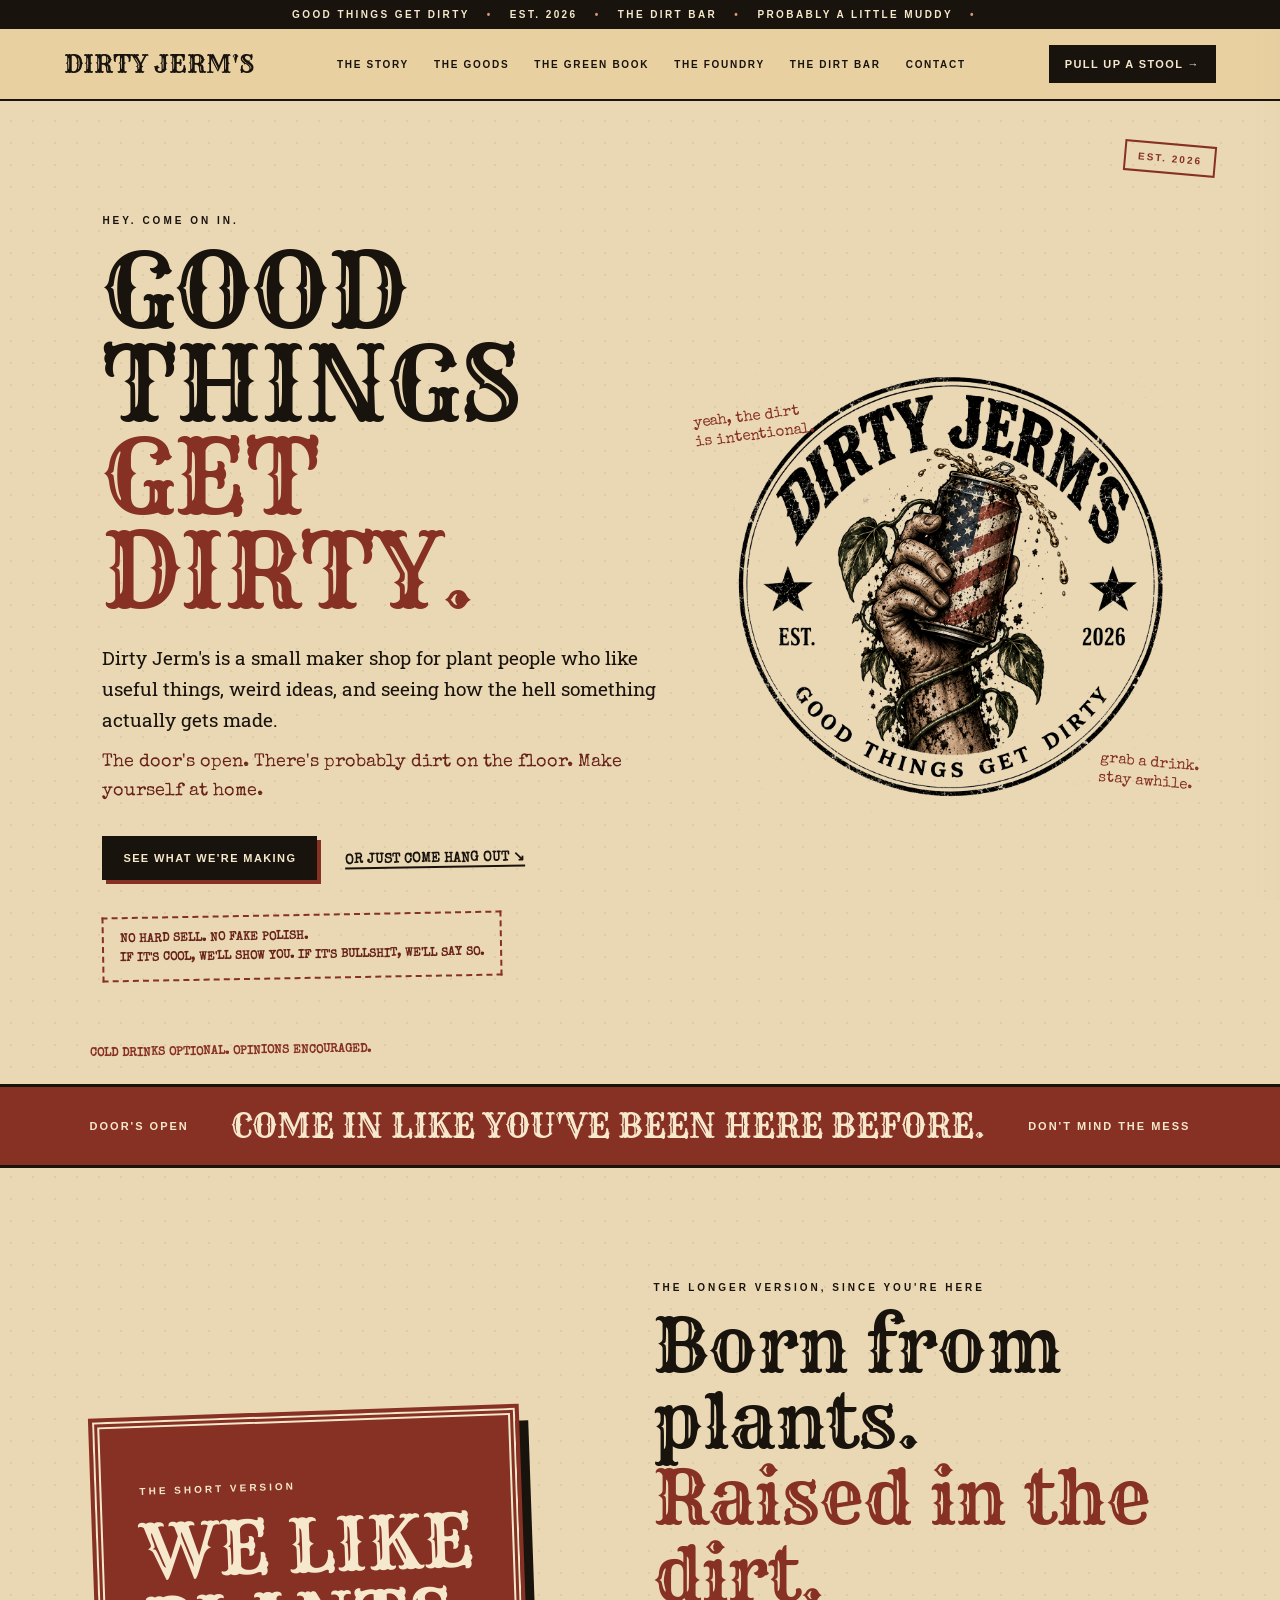
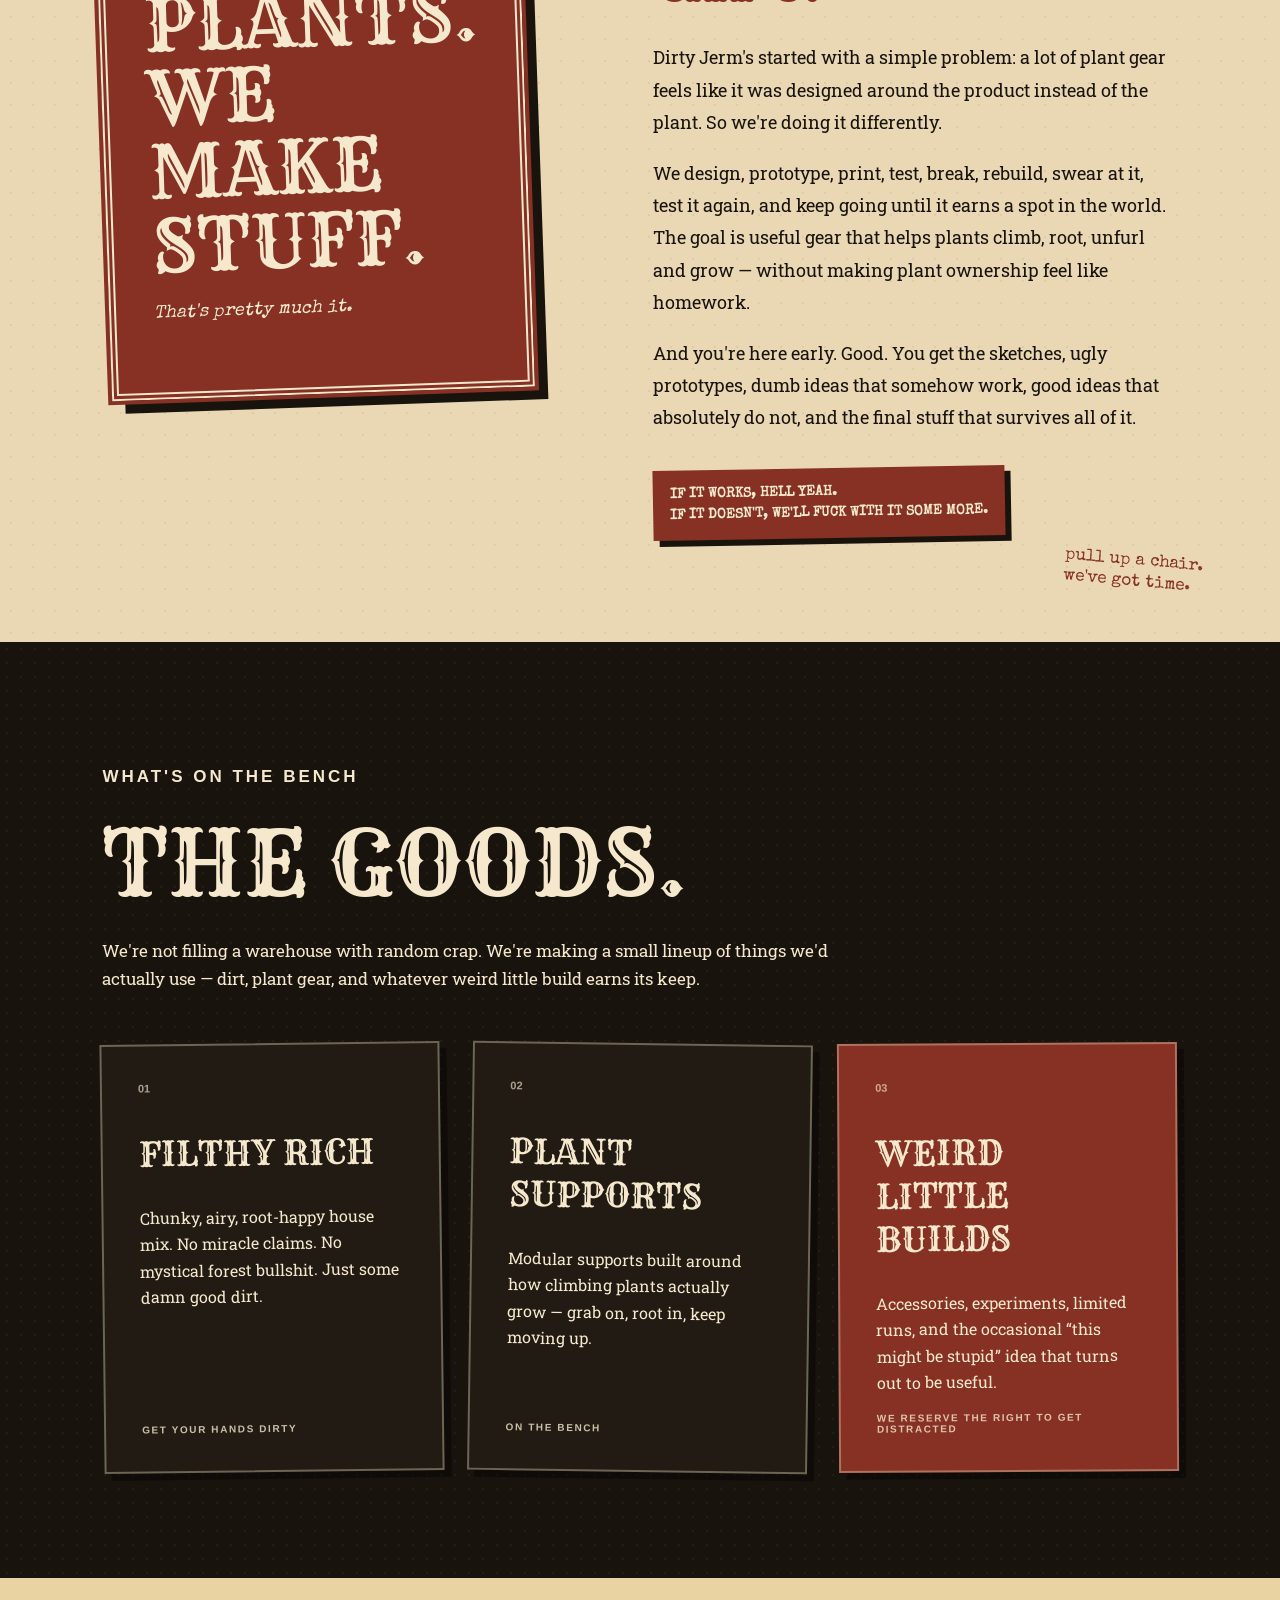
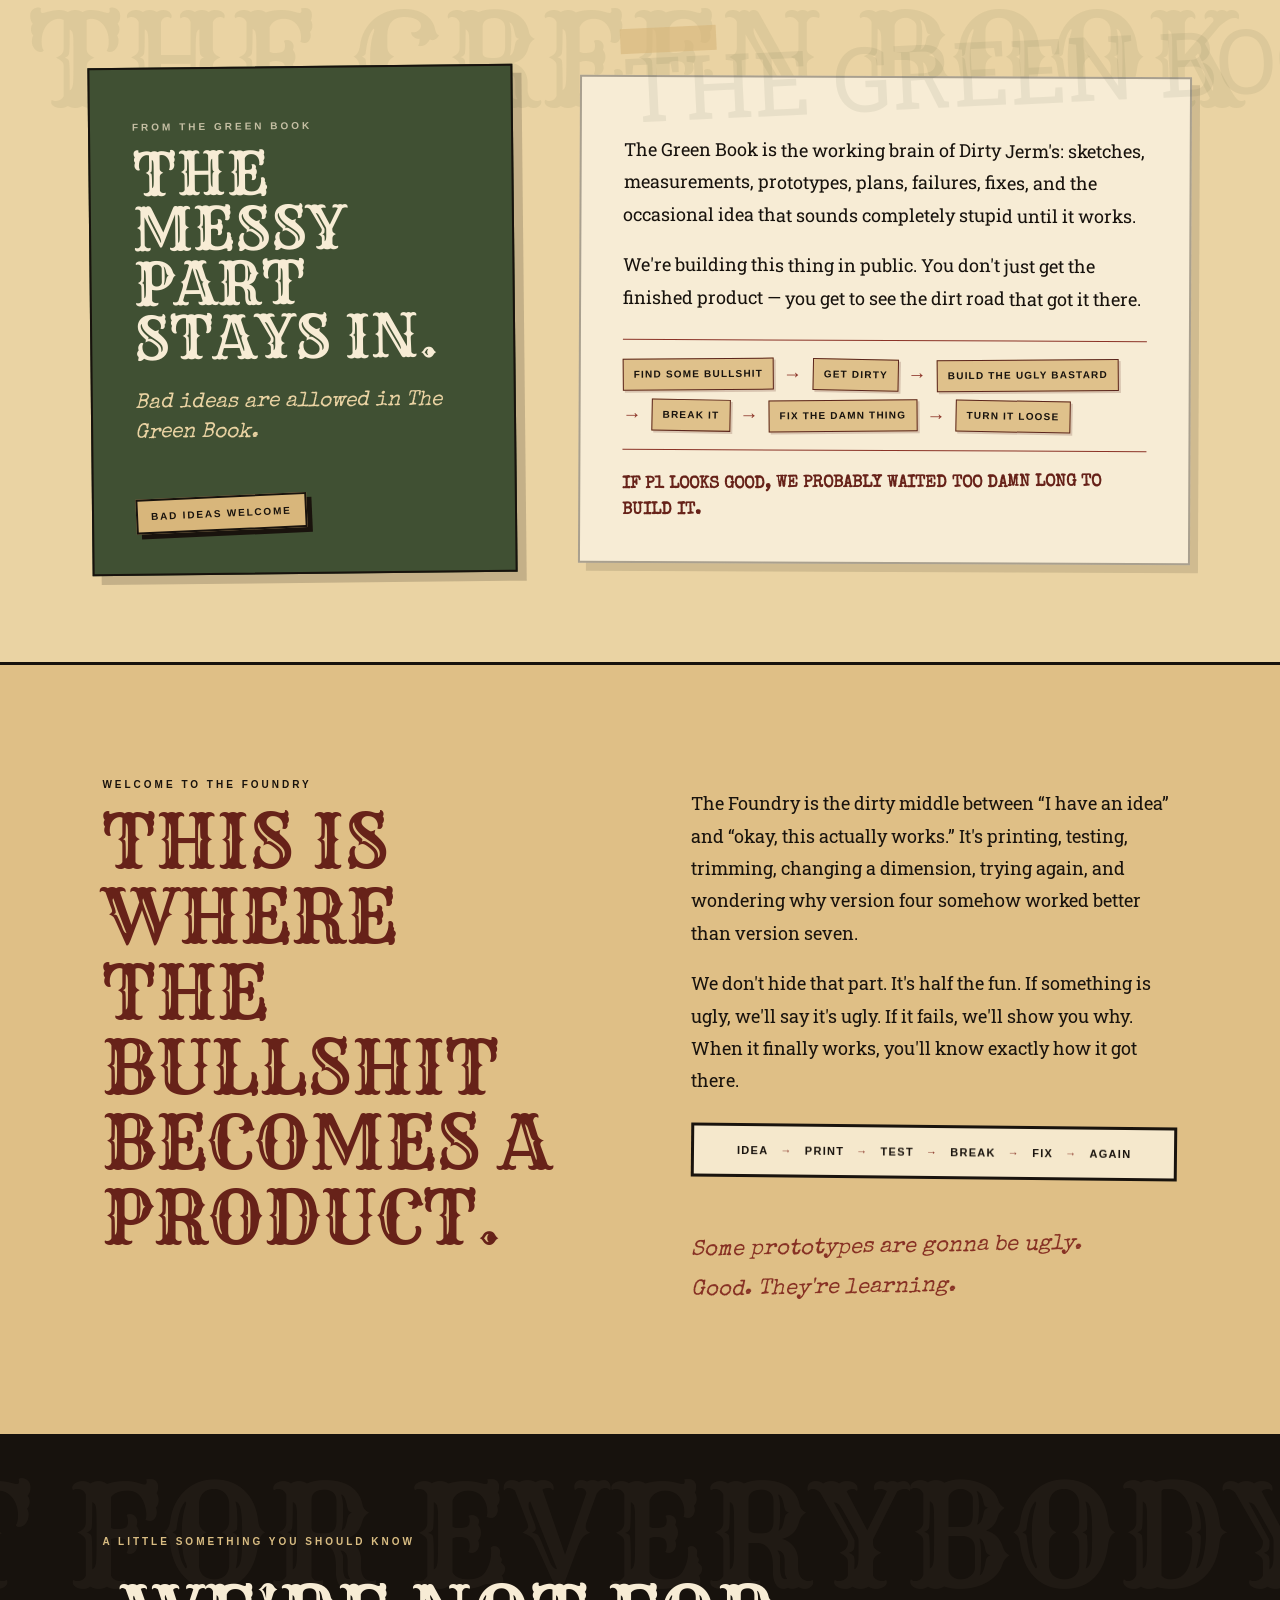
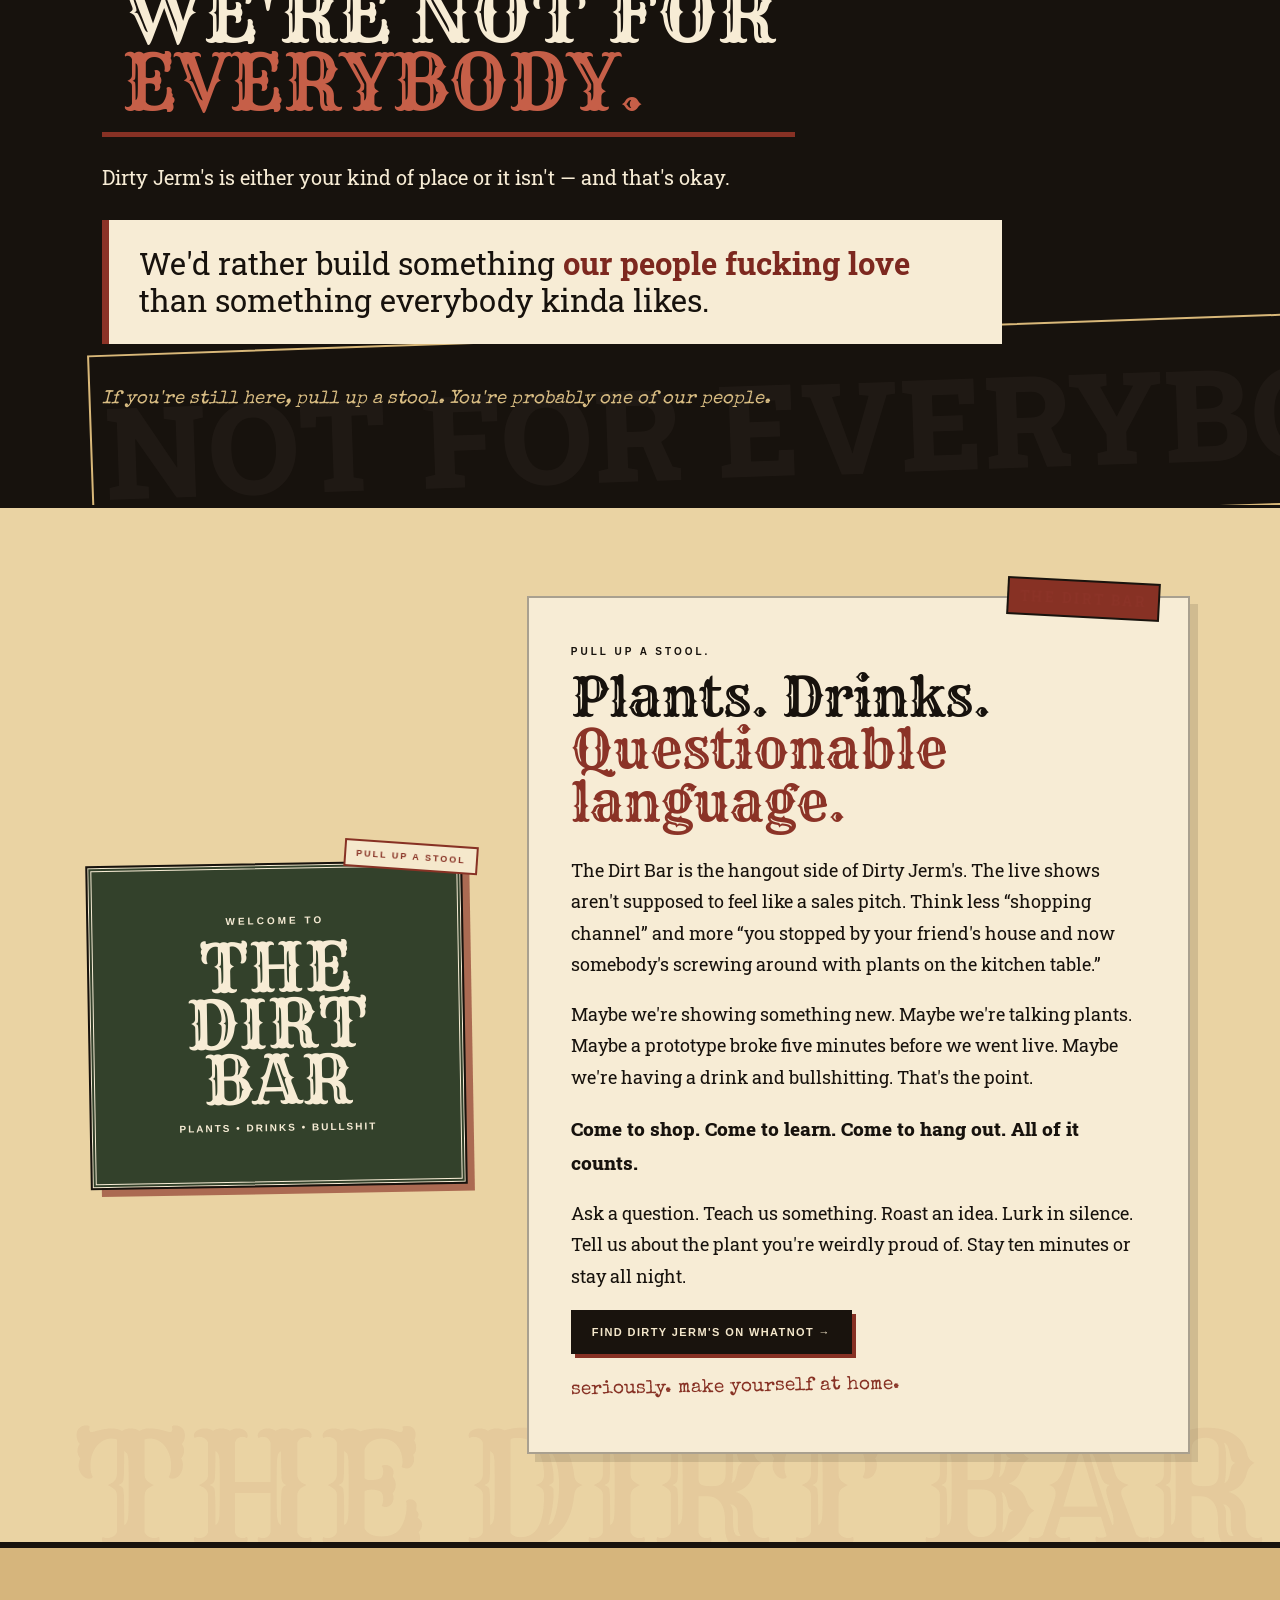
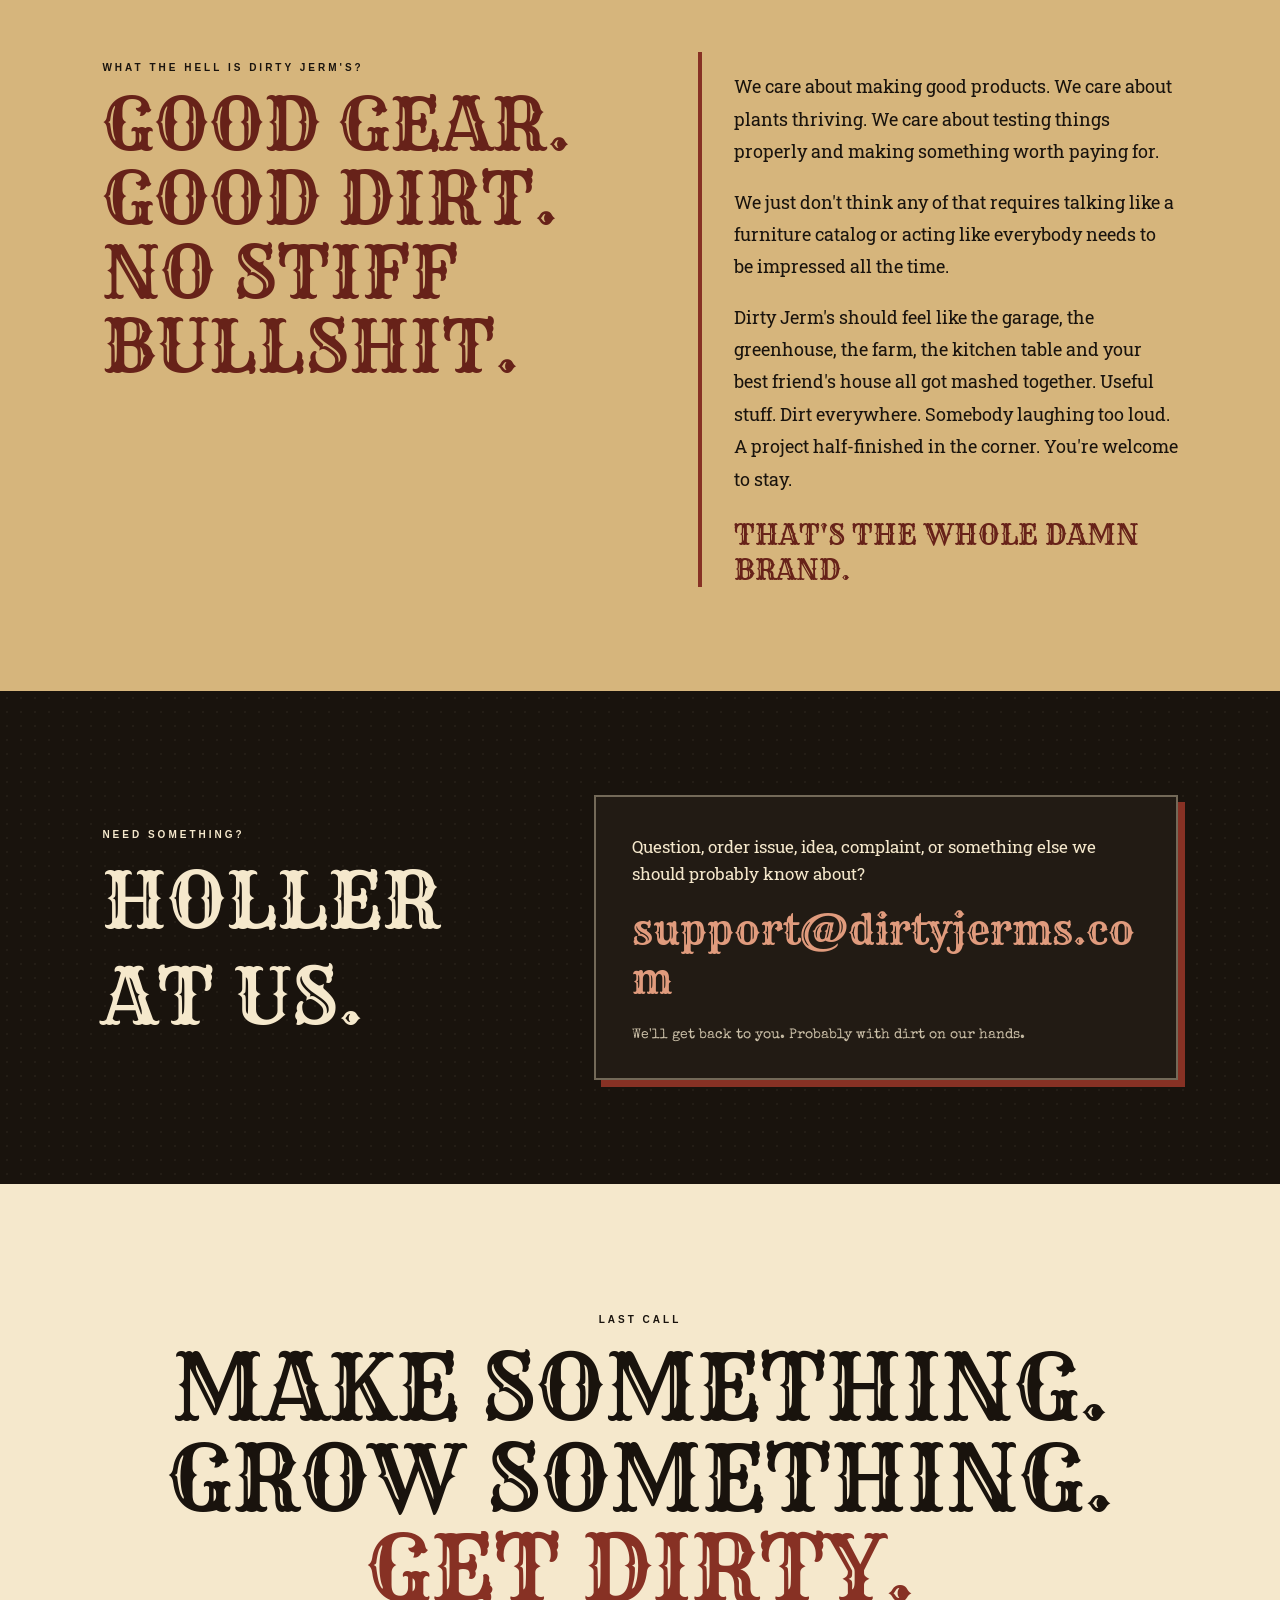
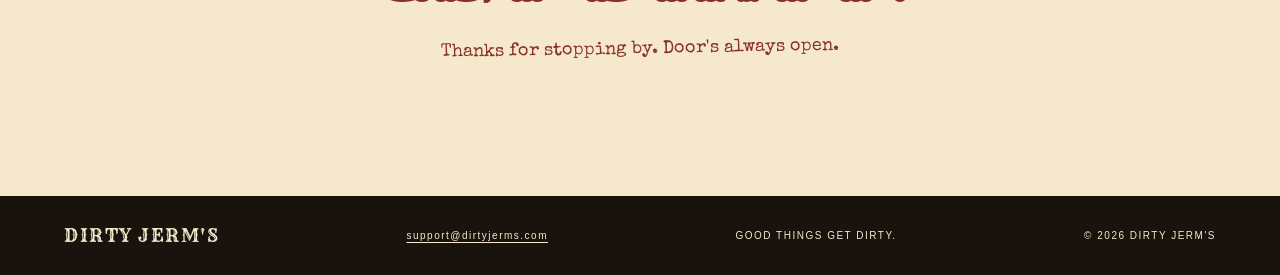
==== index.html @ aee5ca23 "Add files via upload" ====
<!doctype html>
<html lang="en">
<head>
  <meta charset="utf-8" />
  <meta name="viewport" content="width=device-width, initial-scale=1" />
  <title>Dirty Jerm's — Good Things Get Dirty</title>
  <meta name="description" content="Dirty Jerm's is a small maker brand building plant gear, testing prototypes, and hanging out along the way. Established 2026." />
  <link rel="stylesheet" href="styles.css?v=6.3" />

<style id="v63-balanced-sections">
/* V6.3: cohesive, restrained section identities */
#green-book.green-book{background:#ead3a3 !important;color:#17120d !important;border-top:3px solid #17120d !important;border-bottom:3px solid #17120d !important;padding:88px 7vw !important;gap:5vw !important;overflow:hidden !important;}
#green-book .green-book-title{background:#405033 !important;color:#f7ecd5 !important;padding:42px !important;border:2px solid #17120d !important;box-shadow:9px 9px 0 rgba(23,18,13,.18) !important;transform:rotate(-.6deg) !important;max-width:520px !important;align-self:center !important;}
#green-book .green-book-title h2,#green-book .green-book-title h2 em{color:#f7ecd5 !important;font-size:clamp(2.5rem,4.6vw,4.8rem) !important;line-height:.93 !important;}
#green-book .green-book-title .hand-note{color:#ead3a3 !important;}
#green-book .green-book-copy{background:#f7ecd5 !important;color:#17120d !important;padding:38px 42px !important;border:2px solid rgba(23,18,13,.35) !important;box-shadow:8px 8px 0 rgba(23,18,13,.12) !important;max-width:800px !important;align-self:center !important;position:relative !important;}
#green-book .green-book-copy:before{content:'THE GREEN BOOK';position:absolute;right:18px;top:-50px;font-family:var(--display);font-size:clamp(3rem,7vw,7rem);color:rgba(64,80,51,.08);white-space:nowrap;pointer-events:none;}
#green-book .roadmap-mini{background:transparent !important;border:0 !important;border-top:1px solid #8b3327 !important;border-bottom:1px solid #8b3327 !important;padding:18px 0 !important;margin:26px 0 20px !important;gap:9px !important;}
#green-book .roadmap-mini span{background:#dfc18b !important;border:1px solid #5b251d !important;padding:8px 10px !important;box-shadow:2px 2px 0 rgba(91,37,29,.2) !important;}
#green-book .roadmap-mini i{color:#8b3327 !important;}

.people-section{background:#17120d !important;color:#f7ecd5 !important;border-top:0 !important;border-bottom:0 !important;padding:92px 8vw !important;text-align:left !important;position:relative !important;overflow:hidden !important;}
.people-section:after{content:'NOT FOR EVERYBODY';position:absolute;right:-35px;bottom:-20px;font-family:var(--display);font-size:clamp(4rem,10vw,10rem);color:rgba(247,236,213,.035);white-space:nowrap;pointer-events:none;}
.people-section .eyebrow{color:#d9bd83 !important;}
.people-section h2{font-size:clamp(3.1rem,6vw,6.5rem) !important;line-height:.88 !important;max-width:760px !important;margin:12px 0 26px !important;}
.people-section h2 em{color:#c65f48 !important;}
.people-section .people-lead{max-width:760px !important;font-size:1.22rem !important;margin:0 0 28px !important;}
.people-section .people-punch{background:#f7ecd5 !important;color:#17120d !important;border:0 !important;border-left:7px solid #8b3327 !important;box-shadow:none !important;padding:25px 30px !important;max-width:900px !important;font-size:clamp(1.45rem,2.4vw,2.35rem) !important;line-height:1.2 !important;margin:0 0 24px !important;transform:none !important;}
.people-section .people-punch strong{color:#7d281f !important;}
.people-section .hand-note{color:#d9bd83 !important;font-size:1.15rem !important;}

#dirt-bar.dirt-bar{background:#ead3a3 !important;border-top:3px solid #17120d !important;border-bottom:3px solid #17120d !important;padding:88px 7vw !important;gap:5vw !important;align-items:center !important;}
#dirt-bar .dirt-bar-sign{background:#33412b !important;color:#f7ecd5 !important;border:4px double #f7ecd5 !important;outline:2px solid #17120d !important;box-shadow:9px 9px 0 rgba(139,51,39,.65) !important;padding:38px 30px !important;transform:rotate(-1deg) !important;max-width:390px !important;width:100% !important;margin:auto !important;}
#dirt-bar .dirt-bar-sign h2{font-size:clamp(3.2rem,5.2vw,5.7rem) !important;line-height:.84 !important;}
#dirt-bar .dirt-bar-copy{background:#f7ecd5 !important;color:#17120d !important;padding:38px 42px !important;border:2px solid rgba(23,18,13,.35) !important;box-shadow:8px 8px 0 rgba(23,18,13,.12) !important;max-width:820px !important;}
#dirt-bar .dirt-bar-copy h2{font-size:clamp(2.6rem,4.2vw,4.5rem) !important;line-height:.98 !important;}
#dirt-bar .dirt-bar-copy h2 em{color:#8b3327 !important;}
#dirt-bar .dirt-bar-copy:before{content:'THE DIRT BAR';display:block;color:#8b3327;font-family:var(--display);font-size:.85rem;letter-spacing:.18em;margin-bottom:10px;}
@media(max-width:980px){#green-book.green-book,#dirt-bar.dirt-bar{padding:70px 6vw !important;}#green-book .green-book-title,#dirt-bar .dirt-bar-sign{transform:none !important;max-width:none !important;}#green-book .green-book-copy,#dirt-bar .dirt-bar-copy{max-width:none !important;}.people-section{padding:75px 7vw !important;}}
</style>
</head>
<body>
  <div class="top-strip">GOOD THINGS GET DIRTY <span>•</span> EST. 2026 <span>•</span> THE DIRT BAR <span>•</span> PROBABLY A LITTLE MUDDY <span>•</span></div>

  <header class="site-header">
    <a class="brand" href="#top">DIRTY JERM'S</a>
    <nav aria-label="Main navigation">
      <a href="#story">THE STORY</a>
      <a href="#goods">THE GOODS</a>
      <a href="#green-book">THE GREEN BOOK</a>
      <a href="#foundry">THE FOUNDRY</a>
      <a href="#dirt-bar">THE DIRT BAR</a>
      <a href="#contact">CONTACT</a>
    </nav>
    <a class="small-button" href="#dirt-bar">PULL UP A STOOL →</a>
  </header>

  <main id="top">
    <section class="hero section-pad">
      <div class="hero-copy">
        <p class="eyebrow">HEY. COME ON IN.</p>
        <h1>GOOD THINGS<br><em>GET DIRTY.</em></h1>
        <p class="hero-lead">Dirty Jerm's is a small maker shop for plant people who like useful things, weird ideas, and seeing how the hell something actually gets made.</p>
        <p class="hero-note">The door's open. There's probably dirt on the floor. Make yourself at home.</p>
        <div class="hero-actions">
          <a class="button" href="#goods">SEE WHAT WE'RE MAKING</a>
          <a class="scribble-link" href="#dirt-bar">OR JUST COME HANG OUT ↘</a>
        </div>
        <div class="kitchen-note">NO HARD SELL. NO FAKE POLISH.<br>IF IT'S COOL, WE'LL SHOW YOU. IF IT'S BULLSHIT, WE'LL SAY SO.</div>
      </div>

      <div class="hero-logo-area" aria-label="Dirty Jerm's logo">
        <img src="assets/logo-transparent.png" alt="Dirty Jerm's — Good Things Get Dirty" />
        <span class="hero-scrawl scrawl-one">grab a drink.<br>stay awhile.</span>
        <span class="hero-scrawl scrawl-two">yeah, the dirt<br>is intentional.</span>
      </div>

      <span class="est-stamp">EST. 2026</span>
    </section>

    <section class="welcome-band">
      <span>DOOR'S OPEN</span>
      <b>COME IN LIKE YOU'VE BEEN HERE BEFORE.</b>
      <span>DON'T MIND THE MESS</span>
    </section>

    <section id="story" class="story section-pad">
      <div class="story-sign">
        <p class="eyebrow light">THE SHORT VERSION</p>
        <h2>WE LIKE<br>PLANTS.<br>WE MAKE<br>STUFF.</h2>
        <p class="hand-note">That's pretty much it.</p>
      </div>

      <div class="story-copy">
        <p class="eyebrow">THE LONGER VERSION, SINCE YOU'RE HERE</p>
        <h2>Born from plants.<br><em>Raised in the dirt.</em></h2>
        <p>Dirty Jerm's started with a simple problem: a lot of plant gear feels like it was designed around the product instead of the plant. So we're doing it differently.</p>
        <p>We design, prototype, print, test, break, rebuild, swear at it, test it again, and keep going until it earns a spot in the world. The goal is useful gear that helps plants climb, root, unfurl and grow — without making plant ownership feel like homework.</p>
        <p>And you're here early. Good. You get the sketches, ugly prototypes, dumb ideas that somehow work, good ideas that absolutely do not, and the final stuff that survives all of it.</p>
        <div class="red-note">IF IT WORKS, HELL YEAH.<br>IF IT DOESN'T, WE'LL FUCK WITH IT SOME MORE.</div>
        <span class="margin-note">pull up a chair.<br>we've got time.</span>
      </div>
    </section>

    <section id="goods" class="goods section-pad dark-section">
      <div class="section-head">
        <p class="eyebrow light">WHAT'S ON THE BENCH</p>
        <h2>THE GOODS.</h2>
        <p>We're not filling a warehouse with random crap. We're making a small lineup of things we'd actually use — dirt, plant gear, and whatever weird little build earns its keep.</p>
      </div>

      <div class="goods-grid">
        <article>
          <span class="number">01</span>
          <h3>FILTHY RICH</h3>
          <p>Chunky, airy, root-happy house mix. No miracle claims. No mystical forest bullshit. Just some damn good dirt.</p>
          <small>GET YOUR HANDS DIRTY</small>
        </article>
        <article class="tilt-right">
          <span class="number">02</span>
          <h3>PLANT SUPPORTS</h3>
          <p>Modular supports built around how climbing plants actually grow — grab on, root in, keep moving up.</p>
          <small>ON THE BENCH</small>
        </article>
        <article class="red-card">
          <span class="number">03</span>
          <h3>WEIRD LITTLE BUILDS</h3>
          <p>Accessories, experiments, limited runs, and the occasional “this might be stupid” idea that turns out to be useful.</p>
          <small>WE RESERVE THE RIGHT TO GET DISTRACTED</small>
        </article>
      </div>
    </section>

    <section id="green-book" class="green-book section-pad">
      <div class="green-book-title">
        <p class="eyebrow">FROM THE GREEN BOOK</p>
        <h2>THE MESSY PART<br><em>STAYS IN.</em></h2>
        <p class="hand-note">Bad ideas are allowed in The Green Book.</p>
      </div>
      <div class="green-book-copy">
        <p>The Green Book is the working brain of Dirty Jerm's: sketches, measurements, prototypes, plans, failures, fixes, and the occasional idea that sounds completely stupid until it works.</p>
        <p>We're building this thing in public. You don't just get the finished product — you get to see the dirt road that got it there.</p>
        <div class="roadmap-mini" aria-label="The Dirt Roadmap">
          <span>FIND SOME BULLSHIT</span><i>→</i><span>GET DIRTY</span><i>→</i><span>BUILD THE UGLY BASTARD</span><i>→</i><span>BREAK IT</span><i>→</i><span>FIX THE DAMN THING</span><i>→</i><span>TURN IT LOOSE</span>
        </div>
        <strong>IF P1 LOOKS GOOD, WE PROBABLY WAITED TOO DAMN LONG TO BUILD IT.</strong>
      </div>
    </section>

    <section id="foundry" class="foundry section-pad">
      <div class="foundry-title">
        <p class="eyebrow">WELCOME TO THE FOUNDRY</p>
        <h2>THIS IS WHERE<br>THE BULLSHIT<br>BECOMES A PRODUCT.</h2>
      </div>
      <div class="foundry-copy">
        <p>The Foundry is the dirty middle between “I have an idea” and “okay, this actually works.” It's printing, testing, trimming, changing a dimension, trying again, and wondering why version four somehow worked better than version seven.</p>
        <p>We don't hide that part. It's half the fun. If something is ugly, we'll say it's ugly. If it fails, we'll show you why. When it finally works, you'll know exactly how it got there.</p>
        <div class="bench-list" aria-label="Dirty Jerm's development process">
          <span>IDEA</span><i>→</i><span>PRINT</span><i>→</i><span>TEST</span><i>→</i><span>BREAK</span><i>→</i><span>FIX</span><i>→</i><span>AGAIN</span>
        </div>
        <p class="hand-note big">Some prototypes are gonna be ugly.<br>Good. They're learning.</p>
      </div>
    </section>

    <section class="people-section section-pad">
      <p class="eyebrow light">A LITTLE SOMETHING YOU SHOULD KNOW</p>
      <h2>WE'RE NOT FOR<br><em>EVERYBODY.</em></h2>
      <p class="people-lead">Dirty Jerm's is either your kind of place or it isn't — and that's okay.</p>
      <p class="people-punch">We'd rather build something <strong>our people fucking love</strong> than something everybody kinda likes.</p>
      <p class="hand-note">If you're still here, pull up a stool. You're probably one of our people.</p>
    </section>

    <section id="dirt-bar" class="dirt-bar section-pad">
      <div class="dirt-bar-sign">
        <small>WELCOME TO</small>
        <h2>THE DIRT<br>BAR</h2>
        <p>PLANTS • DRINKS • BULLSHIT</p>
      </div>

      <div class="dirt-bar-copy">
        <p class="eyebrow">PULL UP A STOOL.</p>
        <h2>Plants. Drinks.<br><em>Questionable language.</em></h2>
        <p>The Dirt Bar is the hangout side of Dirty Jerm's. The live shows aren't supposed to feel like a sales pitch. Think less “shopping channel” and more “you stopped by your friend's house and now somebody's screwing around with plants on the kitchen table.”</p>
        <p>Maybe we're showing something new. Maybe we're talking plants. Maybe a prototype broke five minutes before we went live. Maybe we're having a drink and bullshitting. That's the point.</p>
        <p class="bold-line">Come to shop. Come to learn. Come to hang out. All of it counts.</p>
        <p>Ask a question. Teach us something. Roast an idea. Lurk in silence. Tell us about the plant you're weirdly proud of. Stay ten minutes or stay all night.</p>
        <a class="button" href="https://www.whatnot.com/user/dirtyjerms" target="_blank" rel="noopener noreferrer">FIND DIRTY JERM'S ON WHATNOT →</a>
        <p class="after-button">seriously. make yourself at home.</p>
      </div>
    </section>

    <section class="why section-pad">
      <div>
        <p class="eyebrow">WHAT THE HELL IS DIRTY JERM'S?</p>
        <h2>GOOD GEAR.<br>GOOD DIRT.<br>NO STIFF BULLSHIT.</h2>
      </div>
      <div class="why-copy">
        <p>We care about making good products. We care about plants thriving. We care about testing things properly and making something worth paying for.</p>
        <p>We just don't think any of that requires talking like a furniture catalog or acting like everybody needs to be impressed all the time.</p>
        <p>Dirty Jerm's should feel like the garage, the greenhouse, the farm, the kitchen table and your best friend's house all got mashed together. Useful stuff. Dirt everywhere. Somebody laughing too loud. A project half-finished in the corner. You're welcome to stay.</p>
        <strong>THAT'S THE WHOLE DAMN BRAND.</strong>
      </div>
    </section>

    <section id="contact" class="contact section-pad dark-section">
      <div>
        <p class="eyebrow light">NEED SOMETHING?</p>
        <h2>HOLLER AT US.</h2>
      </div>
      <div class="contact-card">
        <p>Question, order issue, idea, complaint, or something else we should probably know about?</p>
        <a href="mailto:support@dirtyjerms.com">support@dirtyjerms.com</a>
        <small>We'll get back to you. Probably with dirt on our hands.</small>
      </div>
    </section>

    <section class="last-call">
      <p class="eyebrow">LAST CALL</p>
      <h2>MAKE SOMETHING.<br>GROW SOMETHING.<br><em>GET DIRTY.</em></h2>
      <p>Thanks for stopping by. Door's always open.</p>
    </section>
  </main>

  <footer>
    <strong>DIRTY JERM'S</strong>
    <a href="mailto:support@dirtyjerms.com">support@dirtyjerms.com</a>
    <span>GOOD THINGS GET DIRTY.</span>
    <span>© 2026 DIRTY JERM'S</span>
  </footer>

  <script src="script.js"></script>
</body>
</html>
---- styles.css ----
@import url('https://fonts.googleapis.com/css2?family=Rye&family=Roboto+Slab:wght@400;600;700;800&family=Special+Elite&display=swap');

:root{
  --paper:#e8cfa0;
  --paper-deep:#d9b879;
  --cream:#f2e3c3;
  --ink:#17120c;
  --red:#8d3023;
  --red-dark:#702319;
  --mud:#58361f;
  --western:'Rye', Rockwell, 'Roboto Slab', serif;
  --body:'Roboto Slab', Georgia, serif;
  --hand:'Special Elite','Courier New',monospace;
}

*{box-sizing:border-box}
html{scroll-behavior:smooth}
body{
  margin:0;
  color:var(--ink);
  background-color:var(--paper);
  background-image:
    radial-gradient(#51391d27 .8px, transparent .9px),
    linear-gradient(96deg,transparent 0 48%,#73401c08 49%,transparent 50%);
  background-size:12px 12px,100% 100%;
  font-family:var(--body);
}
body:before{
  content:'';
  position:fixed;
  inset:0;
  pointer-events:none;
  z-index:100;
  opacity:.22;
  background-image:linear-gradient(90deg,transparent 0 98%,#3c26100c 100%);
  mix-blend-mode:multiply;
}
a{color:inherit;text-decoration:none}

.top-strip{
  background:var(--ink);
  color:var(--cream);
  padding:9px 4vw;
  text-align:center;
  font:800 10px Arial,sans-serif;
  letter-spacing:2.4px;
  white-space:nowrap;
  overflow:hidden;
}
.top-strip span{color:#d59677;margin:0 12px}

.site-header{
  min-height:72px;
  display:flex;
  align-items:center;
  gap:28px;
  padding:0 4vw;
  border-bottom:2px solid var(--ink);
  background:#e8cfa0ef;
  backdrop-filter:blur(4px);
  position:sticky;
  top:0;
  z-index:50;
}
.brand{font:400 25px var(--western);white-space:nowrap}
nav{display:flex;gap:25px;margin:auto;font:800 10px Arial,sans-serif;letter-spacing:1.7px}
nav a:hover,.brand:hover{text-decoration:underline;text-underline-offset:5px}
.small-button,.button{
  display:inline-block;
  background:var(--ink);
  color:var(--cream);
  border:2px solid var(--ink);
  padding:14px 19px;
  font:800 11px Arial,sans-serif;
  letter-spacing:1.4px;
  box-shadow:4px 4px 0 var(--red);
  transition:.15s ease;
}
.small-button{padding:11px 14px;box-shadow:none;white-space:nowrap}
.button:hover,.small-button:hover{transform:translate(-1px,-1px);box-shadow:6px 6px 0 var(--red)}

.section-pad{padding:96px 7vw}
.eyebrow{font:800 10px Arial,sans-serif;letter-spacing:3px;text-transform:uppercase}
.eyebrow.light{color:var(--cream)}
.hand-note{font:18px/1.45 var(--hand);font-style:italic}
.hand-note.big{font-size:22px;color:var(--red);transform:rotate(-1deg);display:inline-block}

.hero{
  min-height:720px;
  display:grid;
  grid-template-columns:minmax(0,1.28fr) minmax(340px,.72fr);
  align-items:center;
  gap:5vw;
  position:relative;
  overflow:hidden;
}
.hero:before{
  content:'COLD DRINKS OPTIONAL. OPINIONS ENCOURAGED.';
  position:absolute;
  left:7vw;
  bottom:26px;
  color:var(--red);
  font:700 12px var(--hand);
  transform:rotate(-1deg);
}
.hero-copy{max-width:880px;position:relative;z-index:2}
.hero h1,.story h2,.section-head h2,.foundry h2,.dirt-bar h2,.why h2,.contact h2,.last-call h2,.story-sign h2,.rule-section h2{
  font-family:var(--western);
  font-weight:400;
}
.hero h1{
  font-size:clamp(66px,8vw,132px);
  line-height:.91;
  margin:18px 0 25px;
  text-transform:uppercase;
}
.hero h1 em,.story-copy h2 em,.dirt-bar-copy h2 em,.last-call h2 em{font-style:normal;color:var(--red)}
.hero-lead{font-size:19px;line-height:1.65;max-width:720px;margin:0 0 12px}
.hero-note{font:17px/1.6 var(--hand);max-width:650px;margin:0;color:#3b2a1d}
.hero-actions{display:flex;align-items:center;gap:28px;margin-top:31px;flex-wrap:wrap}
.scribble-link{font:700 14px var(--hand);border-bottom:2px solid var(--ink);transform:rotate(-1deg)}

.hero-logo-area{
  width:min(100%,430px);
  justify-self:center;
  position:relative;
  display:grid;
  place-items:center;
}
.hero-logo-area img{
  width:100%;
  height:auto;
  display:block;
  object-fit:contain;
  filter:saturate(.82) contrast(1.05);
}
.hero-scrawl{position:absolute;font:15px/1.25 var(--hand);color:var(--red);white-space:nowrap}
.scrawl-one{right:-28px;bottom:20px;transform:rotate(5deg)}
.scrawl-two{left:-38px;top:35px;transform:rotate(-7deg)}
.est-stamp{
  position:absolute;
  right:5vw;
  top:42px;
  border:2px solid var(--red);
  color:var(--red);
  padding:8px 12px;
  font:800 10px Arial,sans-serif;
  letter-spacing:2px;
  transform:rotate(5deg);
}

.welcome-band{
  background:var(--red);
  color:var(--cream);
  border-block:3px solid var(--ink);
  display:flex;
  justify-content:space-between;
  align-items:center;
  gap:18px;
  padding:18px 7vw;
  font:800 11px Arial,sans-serif;
  letter-spacing:2px;
}
.welcome-band b{font:400 clamp(21px,2.6vw,34px) var(--western);letter-spacing:0;text-align:center}

.story{display:grid;grid-template-columns:.8fr 1.2fr;gap:8vw;align-items:center;position:relative}
.story-sign{
  background:var(--red);
  color:var(--cream);
  border:7px double var(--cream);
  outline:4px solid var(--red);
  padding:48px 38px;
  transform:rotate(-2deg);
  box-shadow:13px 13px 0 var(--ink);
  text-align:left;
}
.story-sign h2{font-size:clamp(47px,5.7vw,82px);line-height:1.01;margin:18px 0}
.story-copy{position:relative}
.story-copy h2{font-size:clamp(50px,5.8vw,84px);line-height:1.03;margin:15px 0 28px}
.story-copy>p:not(.eyebrow){font-size:17px;line-height:1.75;max-width:760px}
.red-note{
  display:inline-block;
  margin-top:16px;
  padding:14px 17px;
  background:var(--red);
  color:var(--cream);
  font:700 14px/1.5 var(--hand);
  transform:rotate(-1deg);
  box-shadow:6px 6px 0 var(--ink);
}
.margin-note{position:absolute;right:-2vw;bottom:-55px;color:var(--red);font:17px/1.25 var(--hand);transform:rotate(5deg)}

.dark-section{background:var(--ink);color:var(--cream);background-image:radial-gradient(#f5ead20c 1px,transparent 1px);background-size:14px 14px}
.section-head{max-width:900px;margin-bottom:50px}
.section-head h2{font-size:clamp(56px,7vw,104px);margin:10px 0 16px}
.section-head p{font-size:17px;line-height:1.65;max-width:790px}
.goods-grid{display:grid;grid-template-columns:repeat(3,1fr);gap:20px}
.goods-grid article{
  min-height:340px;
  border:2px solid #f2e3c35d;
  padding:31px;
  display:flex;
  flex-direction:column;
  background:#211b14;
  transform:rotate(-.7deg);
  box-shadow:7px 7px 0 #0006;
}
.goods-grid article.tilt-right{transform:rotate(.8deg)}
.goods-grid article.red-card{background:var(--red);transform:rotate(-.3deg)}
.number{font:700 11px Arial;opacity:.65}
.goods-grid h3{font:400 34px var(--western);margin:38px 0 14px}
.goods-grid p{font-size:16px;line-height:1.65}
.goods-grid small{margin-top:auto;font:800 10px Arial;letter-spacing:1.6px;opacity:.8}

.foundry{display:grid;grid-template-columns:1fr 1fr;gap:8vw;align-items:start;background:#dfbf86}
.foundry-title h2{font-size:clamp(50px,5.7vw,84px);line-height:1.03;margin:14px 0;color:var(--red-dark)}
.foundry-copy>p{font-size:17px;line-height:1.75}
.bench-list{
  margin:28px 0;
  padding:18px 20px;
  border:3px solid var(--ink);
  background:var(--cream);
  display:flex;
  gap:12px;
  align-items:center;
  justify-content:center;
  flex-wrap:wrap;
  font:800 11px Arial;
  letter-spacing:1.3px;
  transform:rotate(.6deg);
}
.bench-list i{font-style:normal;color:var(--red)}

.rule-section{
  min-height:215px;
  background:var(--red);
  color:var(--cream);
  display:grid;
  grid-template-columns:1fr auto 1fr;
  align-items:center;
  gap:28px;
  padding:46px 7vw;
  border-block:3px solid var(--ink);
}
.rule-section>span{height:3px;background:var(--cream)}
.rule-section div{text-align:center}
.rule-section small{font:800 9px Arial;letter-spacing:3px}
.rule-section h2{font-size:clamp(36px,4.8vw,68px);margin:8px 0 3px}
.rule-section p{font:15px var(--hand);margin:0}

.dirt-bar{display:grid;grid-template-columns:.78fr 1.22fr;gap:8vw;align-items:center}
.dirt-bar-sign{
  background:var(--red);
  color:var(--cream);
  border:8px double var(--cream);
  outline:4px solid var(--red);
  padding:58px 35px;
  text-align:center;
  transform:rotate(-2deg);
  box-shadow:14px 14px 0 var(--ink);
  position:relative;
}
.dirt-bar-sign:before{content:'YEAH, REALLY';position:absolute;top:-24px;right:-22px;background:var(--cream);color:var(--red);border:2px solid var(--red);padding:7px 10px;font:800 9px Arial;letter-spacing:2px;transform:rotate(7deg)}
.dirt-bar-sign small{font:800 10px Arial;letter-spacing:3px}
.dirt-bar-sign h2{font-size:clamp(65px,7vw,108px);margin:7px 0}
.dirt-bar-sign p{font:800 10px Arial;letter-spacing:2px}
.dirt-bar-copy h2{font-size:clamp(48px,5.3vw,78px);line-height:1.04;margin:14px 0 26px}
.dirt-bar-copy>p:not(.eyebrow,.after-button){font-size:17px;line-height:1.7}
.bold-line{font-weight:800!important;font-size:19px!important}
.after-button{margin-top:22px;color:var(--red);font:19px var(--hand);transform:rotate(-1deg)}

.why{display:grid;grid-template-columns:1fr 1fr;gap:8vw;background:#d7b276;border-top:3px solid var(--ink)}
.why h2{font-size:clamp(48px,5.6vw,82px);line-height:1.03;margin:15px 0;color:var(--red-dark)}
.why-copy{border-left:4px solid var(--red);padding-left:32px}
.why-copy p{font-size:17px;line-height:1.75}
.why-copy strong{display:block;margin-top:22px;font:400 28px var(--western);color:var(--red-dark)}

.contact{display:grid;grid-template-columns:.8fr 1.2fr;gap:8vw;align-items:center}
.contact h2{font-size:clamp(54px,6vw,92px);margin:12px 0}
.contact-card{border:2px solid #f2e3c363;padding:36px;background:#221b14;box-shadow:7px 7px 0 var(--red)}
.contact-card p{font-size:17px;line-height:1.6;margin-top:0}
.contact-card a{display:block;font:400 clamp(25px,3vw,45px) var(--western);color:#e09b7d;overflow-wrap:anywhere;margin:18px 0}
.contact-card small{font:14px var(--hand);opacity:.8}

.last-call{text-align:center;padding:105px 6vw;background:var(--cream)}
.last-call h2{font-size:clamp(52px,7vw,106px);line-height:1.01;margin:18px 0 25px}
.last-call p:last-child{font:18px var(--hand);color:var(--red);transform:rotate(-1deg)}

footer{background:var(--ink);color:var(--cream);padding:28px 5vw;display:flex;justify-content:space-between;align-items:center;gap:20px;flex-wrap:wrap;font:10px Arial;letter-spacing:1.5px}
footer strong{font:400 18px var(--western)}
footer a{text-decoration:underline;text-underline-offset:3px}

@media(max-width:980px){
  nav{display:none}
  .hero{grid-template-columns:1fr;padding-top:65px;min-height:auto}
  .hero-logo-area{width:min(78vw,390px);margin-top:25px}
  .hero:before,.est-stamp,.hero-scrawl,.margin-note{display:none}
  .story,.foundry,.dirt-bar,.why,.contact{grid-template-columns:1fr}
  .goods-grid{grid-template-columns:1fr}
  .story-sign,.dirt-bar-sign{max-width:560px;margin-inline:auto}
  .welcome-band{justify-content:center}.welcome-band>span{display:none}
  .rule-section{grid-template-columns:1fr}.rule-section>span{display:none}
}

@media(max-width:620px){
  .section-pad{padding:72px 7vw}
  .site-header{padding-inline:5vw}.small-button{display:none}
  .brand{font-size:21px}
  .hero h1{font-size:clamp(56px,17vw,84px)}
  .hero-logo-area{width:min(84vw,340px)}
  .hero-actions{align-items:flex-start;flex-direction:column}
  .story-sign{padding:38px 28px}
  .goods-grid article{min-height:300px}
  .welcome-band b{font-size:20px}
  footer{flex-direction:column;align-items:flex-start}
}

/* V7: warmer, less corporate, better logo integration */
.hero{
  grid-template-columns:minmax(0,1.12fr) minmax(420px,.88fr);
  gap:3vw;
}
.hero-logo-area{
  width:min(100%,520px);
  margin-right:1vw;
}
.hero-logo-area img{
  width:100%;
  background:transparent;
  filter:saturate(.78) contrast(1.08);
  mix-blend-mode:darken;
}
.kitchen-note{
  margin-top:34px;
  display:inline-block;
  max-width:520px;
  padding:12px 16px;
  border:2px dashed var(--red);
  color:var(--red-dark);
  background:#f2e3c36e;
  font:700 12px/1.55 var(--hand);
  transform:rotate(-1deg);
}
.hero-lead{max-width:760px}
.hero-note{font-size:18px;color:var(--red-dark)}
.story-copy>p:not(.eyebrow),.foundry-copy>p,.dirt-bar-copy>p:not(.eyebrow,.after-button),.why-copy p{font-size:18px}
.dirt-bar{background-image:linear-gradient(178deg,transparent 0 92%,#8d302312 92% 100%)}
.dirt-bar-sign{box-shadow:15px 15px 0 #17120c}
.contact-card a{font-size:clamp(28px,3.1vw,48px)}
@media(max-width:980px){
  .hero{grid-template-columns:1fr}
  .hero-logo-area{width:min(82vw,470px);margin:32px auto 0}
}


/* V6 FULL SEND — cleaner Dirty Jerm's, more breathing room */
:root{--paper:#ead8b4;--paper-deep:#d8b67b;--cream:#f5e8cc;--ink:#19130d;--red:#873124;--red-dark:#672219;--mud:#5b3b25;--green:#4f5b38}
body{background-color:var(--paper);background-image:radial-gradient(#4b321414 1px,transparent 1px);background-size:22px 22px}
.section-pad{padding:104px 8vw}
.site-header{padding-inline:5vw}
.hero{min-height:760px;gap:6vw}
.hero-copy{max-width:800px}.hero h1{letter-spacing:-1px}.hero-lead{max-width:660px}.hero-logo-area{max-width:470px}
.kitchen-note{max-width:470px;background:transparent}
.story{gap:10vw}.story-copy>p:not(.eyebrow),.foundry-copy>p,.dirt-bar-copy>p:not(.eyebrow,.after-button),.why-copy p,.green-book-copy p{max-width:700px;line-height:1.8}
.goods-grid{gap:28px}.goods-grid article{padding:36px;min-height:320px}

.green-book{display:grid;grid-template-columns:.82fr 1.18fr;gap:9vw;align-items:center;background:#d9bd87;border-block:3px solid var(--ink)}
.green-book-title h2{font:400 clamp(48px,5.8vw,84px)/1.02 var(--western);margin:15px 0 22px;color:var(--red-dark)}
.green-book-title h2 em{font-style:normal;color:var(--green)}
.green-book-copy p{font-size:18px}
.roadmap-mini{margin:32px 0;padding:23px;border:2px dashed var(--mud);background:#f5e8cc7a;display:flex;gap:11px;flex-wrap:wrap;align-items:center;font:800 10px Arial;letter-spacing:1.2px;line-height:1.4}
.roadmap-mini i{font-style:normal;color:var(--red);font-size:17px}
.green-book-copy>strong{display:block;max-width:680px;color:var(--red-dark);font:700 17px/1.55 var(--hand);transform:rotate(-.5deg)}

.people-section{background:var(--ink);color:var(--cream);text-align:center;border-block:4px solid var(--red);position:relative;overflow:hidden}
.people-section:before{content:'GOOD THINGS GET DIRTY.';position:absolute;left:-40px;top:38px;color:#f5e8cc0b;font:400 clamp(70px,12vw,180px) var(--western);white-space:nowrap}
.people-section>*{position:relative;z-index:1}.people-section h2{font:400 clamp(58px,7.6vw,118px)/.94 var(--western);margin:16px auto 32px;max-width:1000px}.people-section h2 em{font-style:normal;color:#c96b4f}
.people-lead{font-size:clamp(20px,2vw,28px);line-height:1.5;max-width:850px;margin:0 auto 18px}
.people-punch{font-size:clamp(24px,2.7vw,40px);line-height:1.35;max-width:980px;margin:0 auto 34px}.people-punch strong{color:#e09b7d}
.people-section .hand-note{color:#d9b879;margin:0 auto;font-size:19px}

.dirt-bar{display:grid;grid-template-columns:.72fr 1.28fr;gap:9vw;align-items:center;background:#e5c997}
.dirt-bar-sign{background:var(--green);color:var(--cream);border:8px double var(--cream);outline:4px solid var(--green);padding:58px 35px;text-align:center;transform:rotate(-1.5deg);box-shadow:14px 14px 0 var(--ink);position:relative}
.dirt-bar-sign:before{content:'PULL UP A STOOL';position:absolute;top:-24px;right:-22px;background:var(--cream);color:var(--red);border:2px solid var(--red);padding:7px 10px;font:800 9px Arial;letter-spacing:2px;transform:rotate(5deg)}
.dirt-bar-sign small{font:800 10px Arial;letter-spacing:3px}.dirt-bar-sign h2{font:400 clamp(58px,6.6vw,100px)/.9 var(--western);margin:13px 0}.dirt-bar-sign p{font:800 10px Arial;letter-spacing:2px}
.dirt-bar-copy h2{font:400 clamp(48px,5.3vw,78px)/1.04 var(--western);margin:14px 0 26px}.dirt-bar-copy h2 em{font-style:normal;color:var(--red)}
.dirt-bar-copy>p:not(.eyebrow,.after-button){font-size:18px;line-height:1.75}.after-button{margin-top:22px;color:var(--red);font:19px var(--hand);transform:rotate(-1deg)}

.why{background:#d6b57c;gap:9vw}.why-copy{max-width:760px}
.last-call{padding-block:120px}

@media(max-width:980px){.green-book,.dirt-bar{grid-template-columns:1fr}.dirt-bar-sign{max-width:560px;margin-inline:auto}.section-pad{padding:82px 7vw}}
@media(max-width:620px){.roadmap-mini{display:block}.roadmap-mini span,.roadmap-mini i{display:block;margin:8px 0}.people-section{padding-inline:8vw}.dirt-bar-sign{padding:45px 24px}}

/* V6.1 — stronger section breaks + more visual rhythm */
.green-book{
  position:relative;
  overflow:hidden;
  background:
    linear-gradient(90deg,var(--green) 0 34%,var(--cream) 34% 100%);
  border-block:5px solid var(--ink);
  isolation:isolate;
}
.green-book:before{
  content:'THE GREEN BOOK';
  position:absolute;
  right:3vw;
  top:18px;
  color:#4f5b3814;
  font:400 clamp(70px,10vw,160px)/1 var(--western);
  white-space:nowrap;
  z-index:-1;
}
.green-book-title{
  color:var(--cream);
  padding:44px 36px 44px 0;
  position:relative;
}
.green-book-title:after{
  content:'BAD IDEAS WELCOME';
  display:inline-block;
  margin-top:26px;
  padding:10px 13px;
  color:var(--ink);
  background:var(--paper-deep);
  border:2px solid var(--ink);
  box-shadow:5px 5px 0 var(--ink);
  font:800 10px Arial,sans-serif;
  letter-spacing:1.8px;
  transform:rotate(-2deg);
}
.green-book-title .eyebrow{color:#f5e8ccbb}
.green-book-title h2{color:var(--cream)!important}
.green-book-title h2 em{color:#e0bf80!important}
.green-book-title .hand-note{color:#f3d49d;font-size:21px;max-width:330px}
.green-book-copy{
  background:#f7ecd6;
  border:2px solid #19130d2c;
  box-shadow:11px 11px 0 #5b3b2520;
  padding:38px 42px;
  transform:rotate(.25deg);
  position:relative;
}
.green-book-copy:before{
  content:'';
  position:absolute;
  width:96px;height:25px;
  background:#d8b67b99;
  top:-12px;left:38px;
  transform:rotate(-3deg);
}
.roadmap-mini{
  border:0;
  background:transparent;
  padding:0;
  margin:34px 0 28px;
  gap:9px;
}
.roadmap-mini span{
  display:inline-block;
  padding:9px 11px;
  background:var(--paper);
  border:2px solid var(--mud);
  box-shadow:3px 3px 0 #5b3b2524;
  transform:rotate(-.7deg);
}
.roadmap-mini span:nth-of-type(even){transform:rotate(.8deg);background:#e2c592}
.roadmap-mini i{font-size:19px}

.people-section{
  background:
    linear-gradient(135deg,#17120d 0 62%,#4f5b38 62% 100%);
  border-block:6px solid var(--red);
  padding-top:118px;
  padding-bottom:118px;
}
.people-section:before{
  content:'NOT FOR EVERYBODY';
  left:auto;
  right:-40px;
  top:14px;
  color:#f5e8cc0a;
  font-size:clamp(72px,11vw,168px);
}
.people-section:after{
  content:'OUR PEOPLE > EVERYBODY';
  position:absolute;
  left:7vw;
  bottom:24px;
  color:#d9b879;
  border:2px solid #d9b879;
  padding:9px 13px;
  font:800 9px Arial,sans-serif;
  letter-spacing:2px;
  transform:rotate(-2deg);
}
.people-section h2{
  display:inline-block;
  padding:12px 20px 16px;
  border-bottom:5px solid var(--red);
}
.people-lead{max-width:760px}
.people-punch{
  background:#f5e8cc;
  color:var(--ink);
  padding:28px 34px;
  border:3px solid var(--cream);
  box-shadow:12px 12px 0 var(--red);
  transform:rotate(-.45deg);
  max-width:920px;
}
.people-punch strong{color:var(--red-dark)}
.people-section .hand-note{margin-top:42px;color:#f0d7a5}

.dirt-bar{
  position:relative;
  overflow:hidden;
  background:
    linear-gradient(90deg,#873124 0 34%,#f1dfbb 34% 100%);
  border-bottom:5px solid var(--ink);
  border-top:5px solid var(--ink);
}
.dirt-bar:after{
  content:'THE DIRT BAR';
  position:absolute;
  right:1.5vw;
  bottom:-24px;
  color:#8731240d;
  font:400 clamp(80px,12vw,190px)/1 var(--western);
  white-space:nowrap;
  pointer-events:none;
}
.dirt-bar-sign{
  background:#27301f;
  border-color:#f5e8cc;
  outline-color:#27301f;
  box-shadow:15px 15px 0 #19130d;
  z-index:2;
}
.dirt-bar-copy{
  position:relative;
  z-index:2;
  background:#f8edd6;
  padding:42px 46px;
  border:2px solid #19130d33;
  box-shadow:10px 10px 0 #87312424;
}
.dirt-bar-copy:before{
  content:'OPEN LATE(ISH)';
  position:absolute;
  top:-18px;right:28px;
  background:var(--red);
  color:var(--cream);
  padding:8px 11px;
  border:2px solid var(--ink);
  font:800 9px Arial,sans-serif;
  letter-spacing:1.8px;
  transform:rotate(3deg);
}

/* hard reset between feature sections so they never read as one long tan block */
.green-book + .foundry{border-top:0}
.foundry + .people-section{margin-top:0}
.people-section + .dirt-bar{margin-top:0}

@media(max-width:980px){
  .green-book{background:var(--cream)}
  .green-book-title{background:var(--green);margin:-82px -7vw 0;padding:70px 7vw 54px}
  .green-book-copy{margin-top:40px}
  .dirt-bar{background:linear-gradient(180deg,var(--red) 0 34%,#f1dfbb 34% 100%)}
  .dirt-bar-sign{margin-bottom:24px}
  .people-section{background:linear-gradient(145deg,#17120d 0 78%,#4f5b38 78% 100%)}
}
@media(max-width:620px){
  .green-book-copy,.dirt-bar-copy{padding:30px 24px}
  .people-punch{padding:22px 20px}
  .people-section:after{display:none}
}
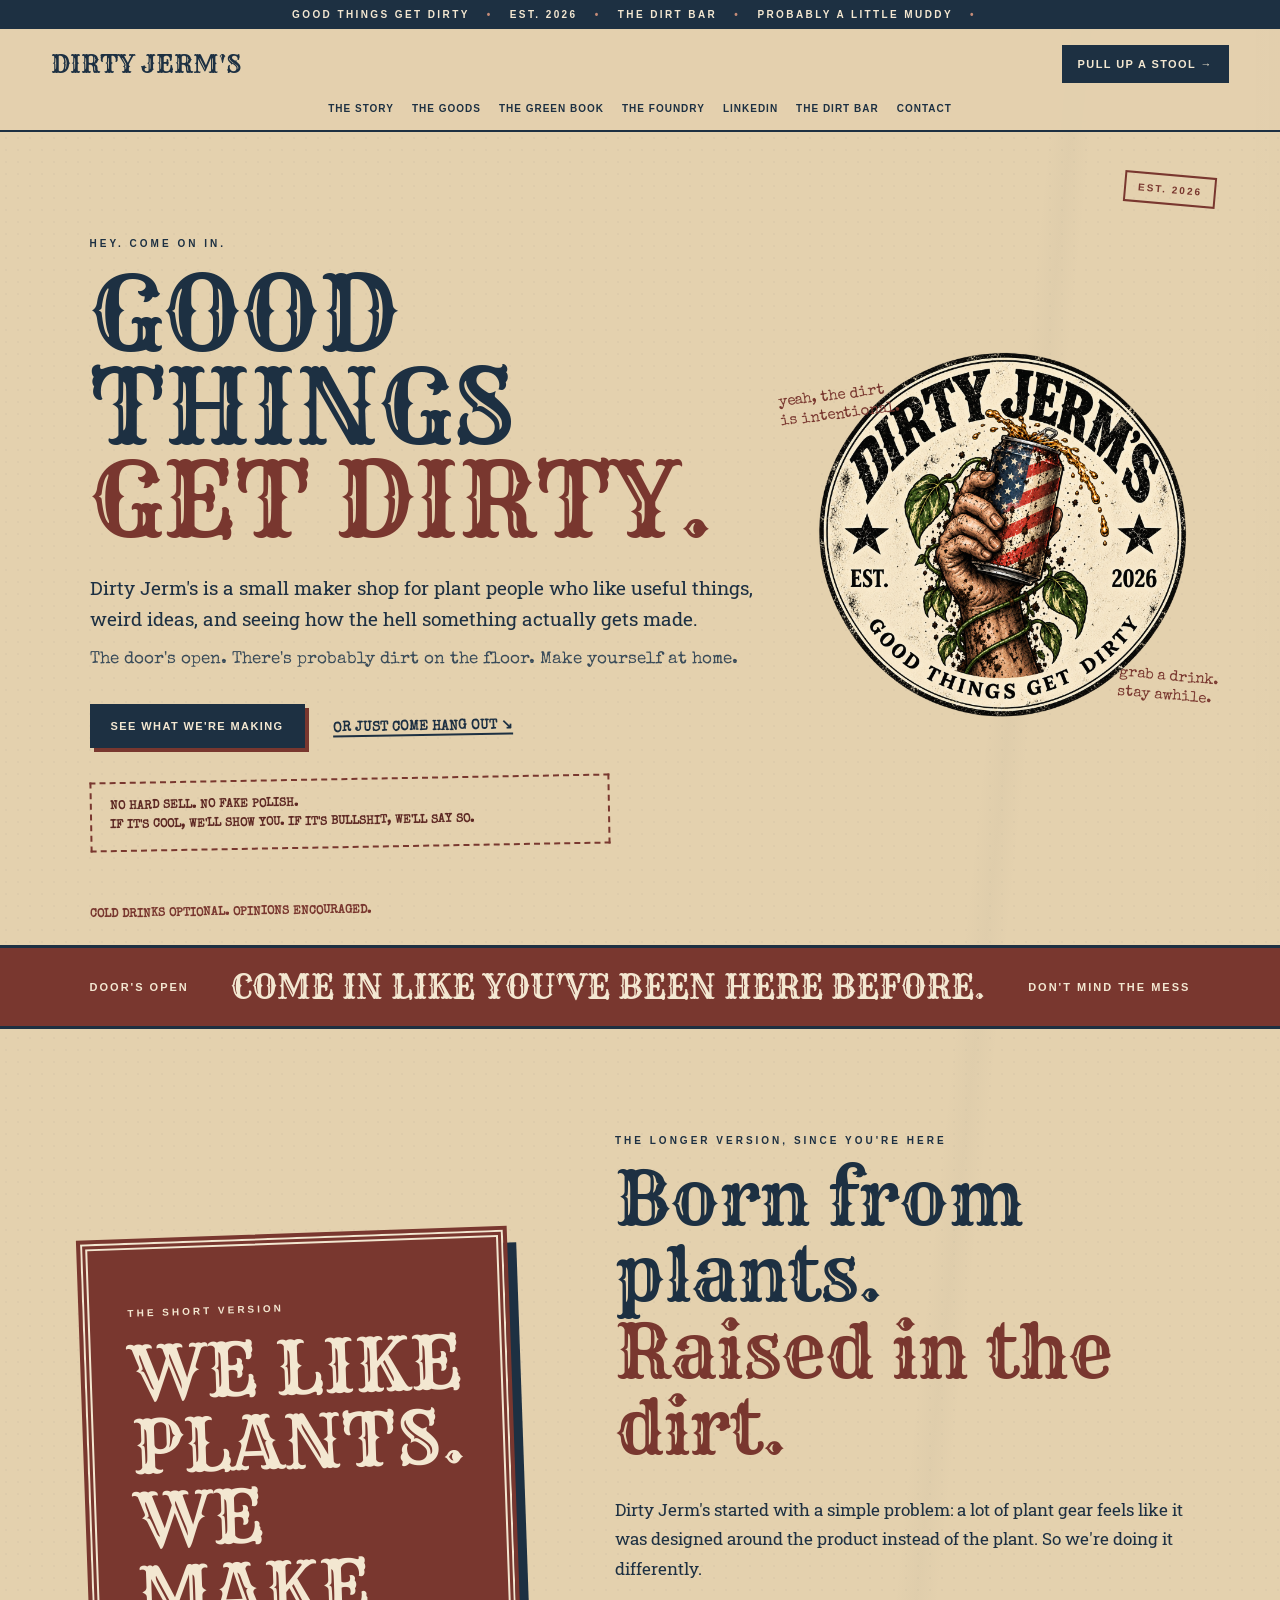
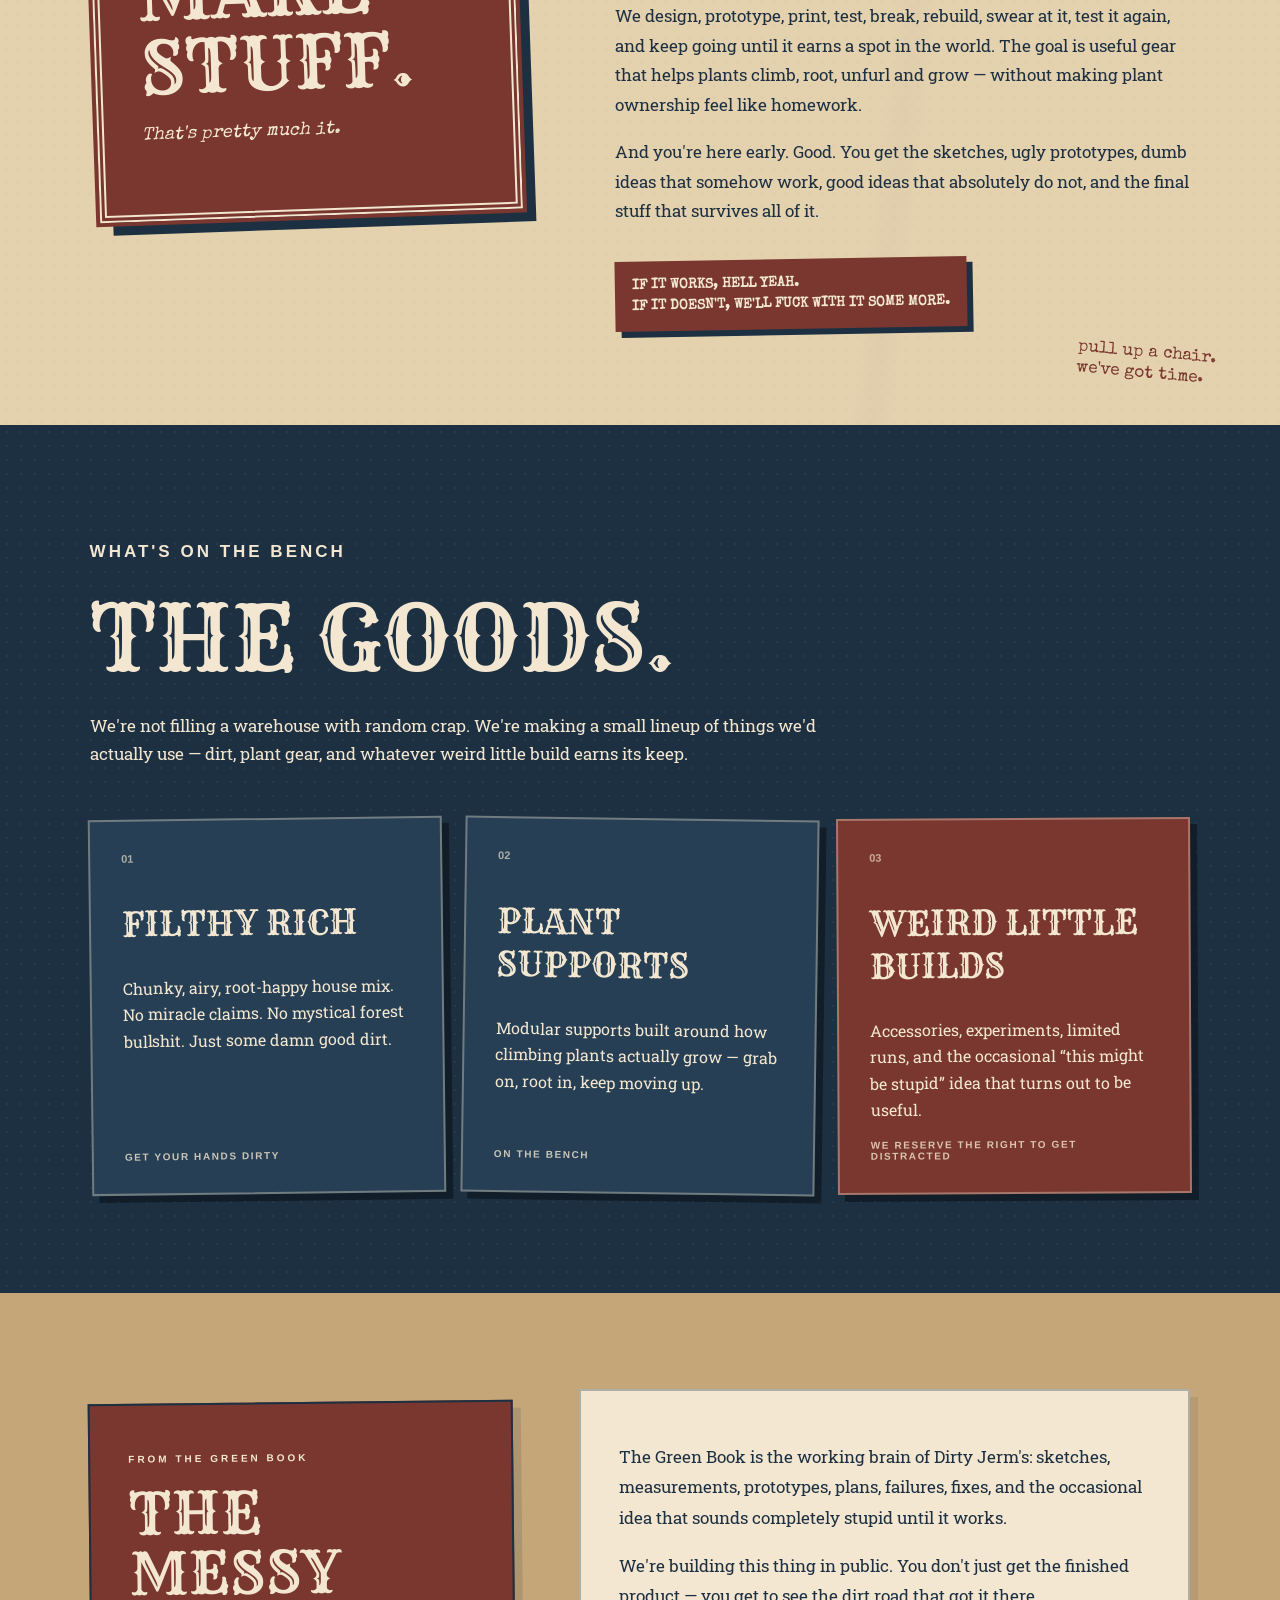
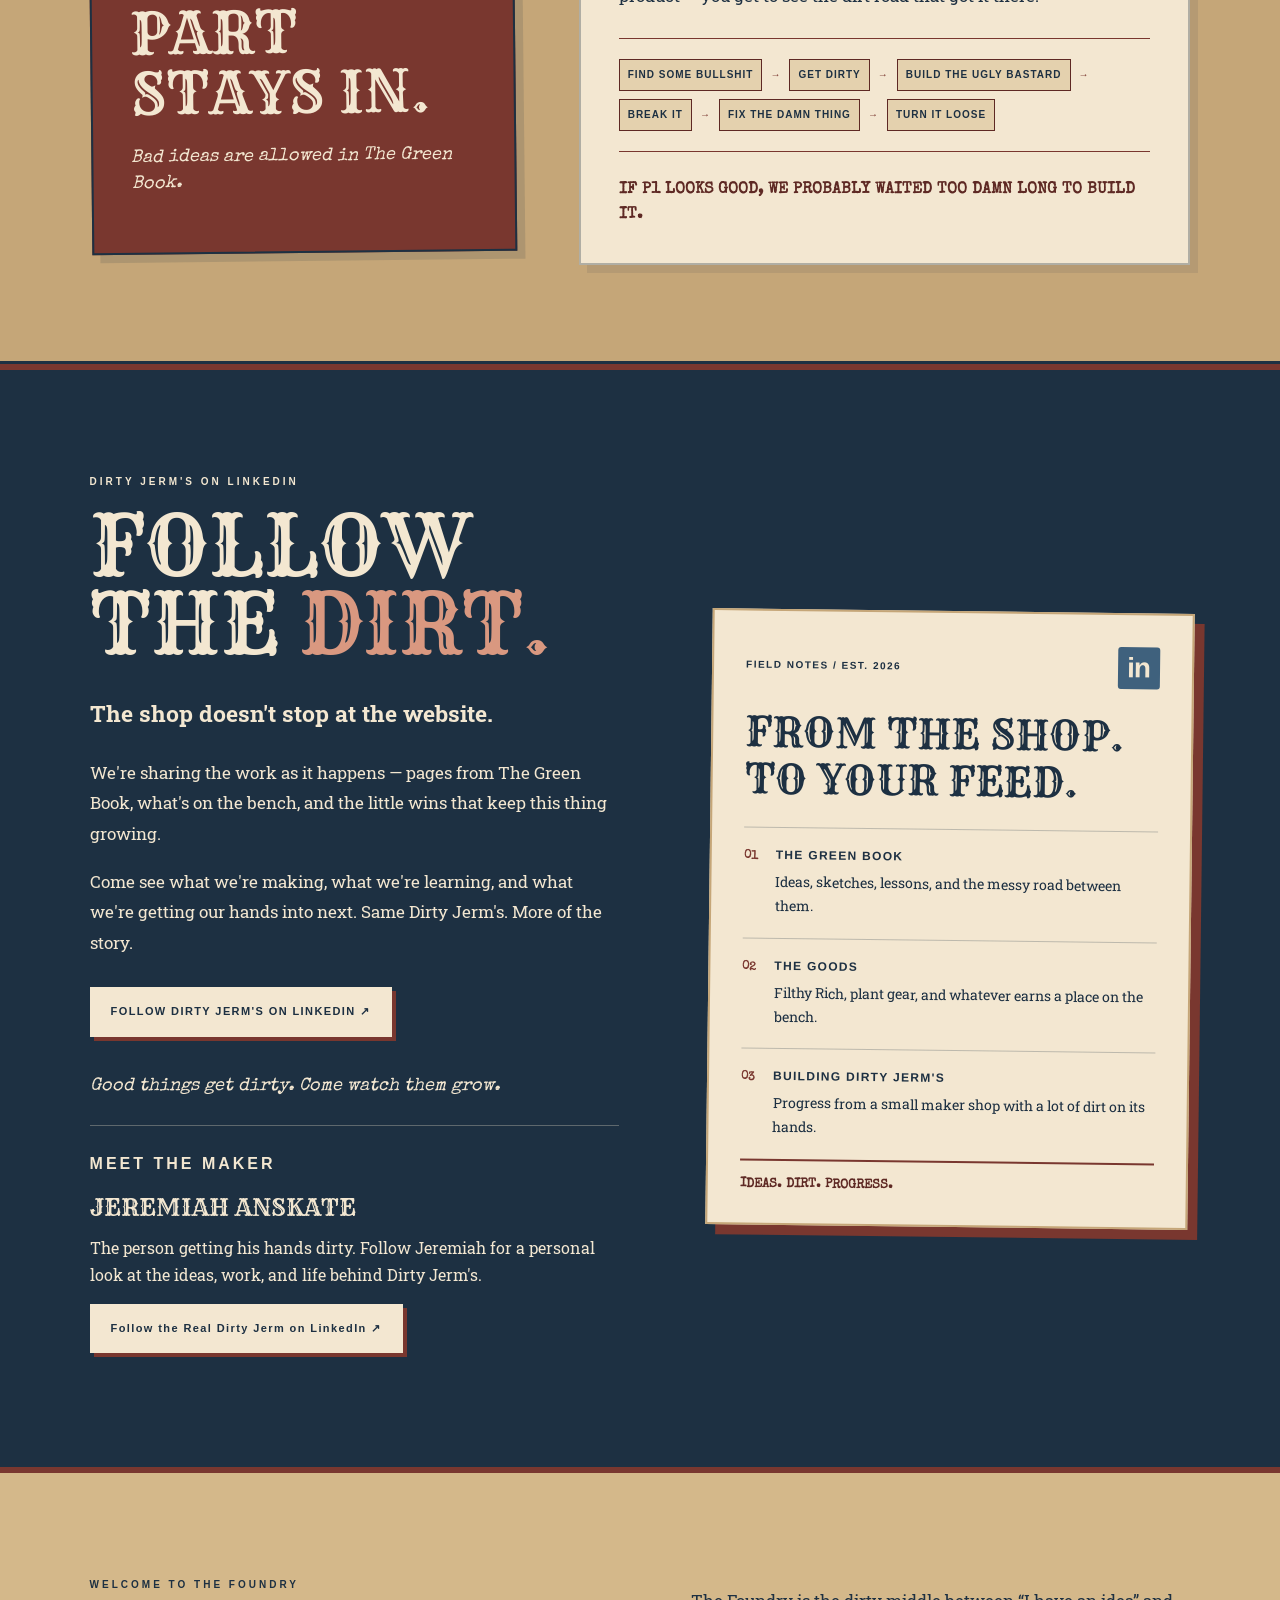
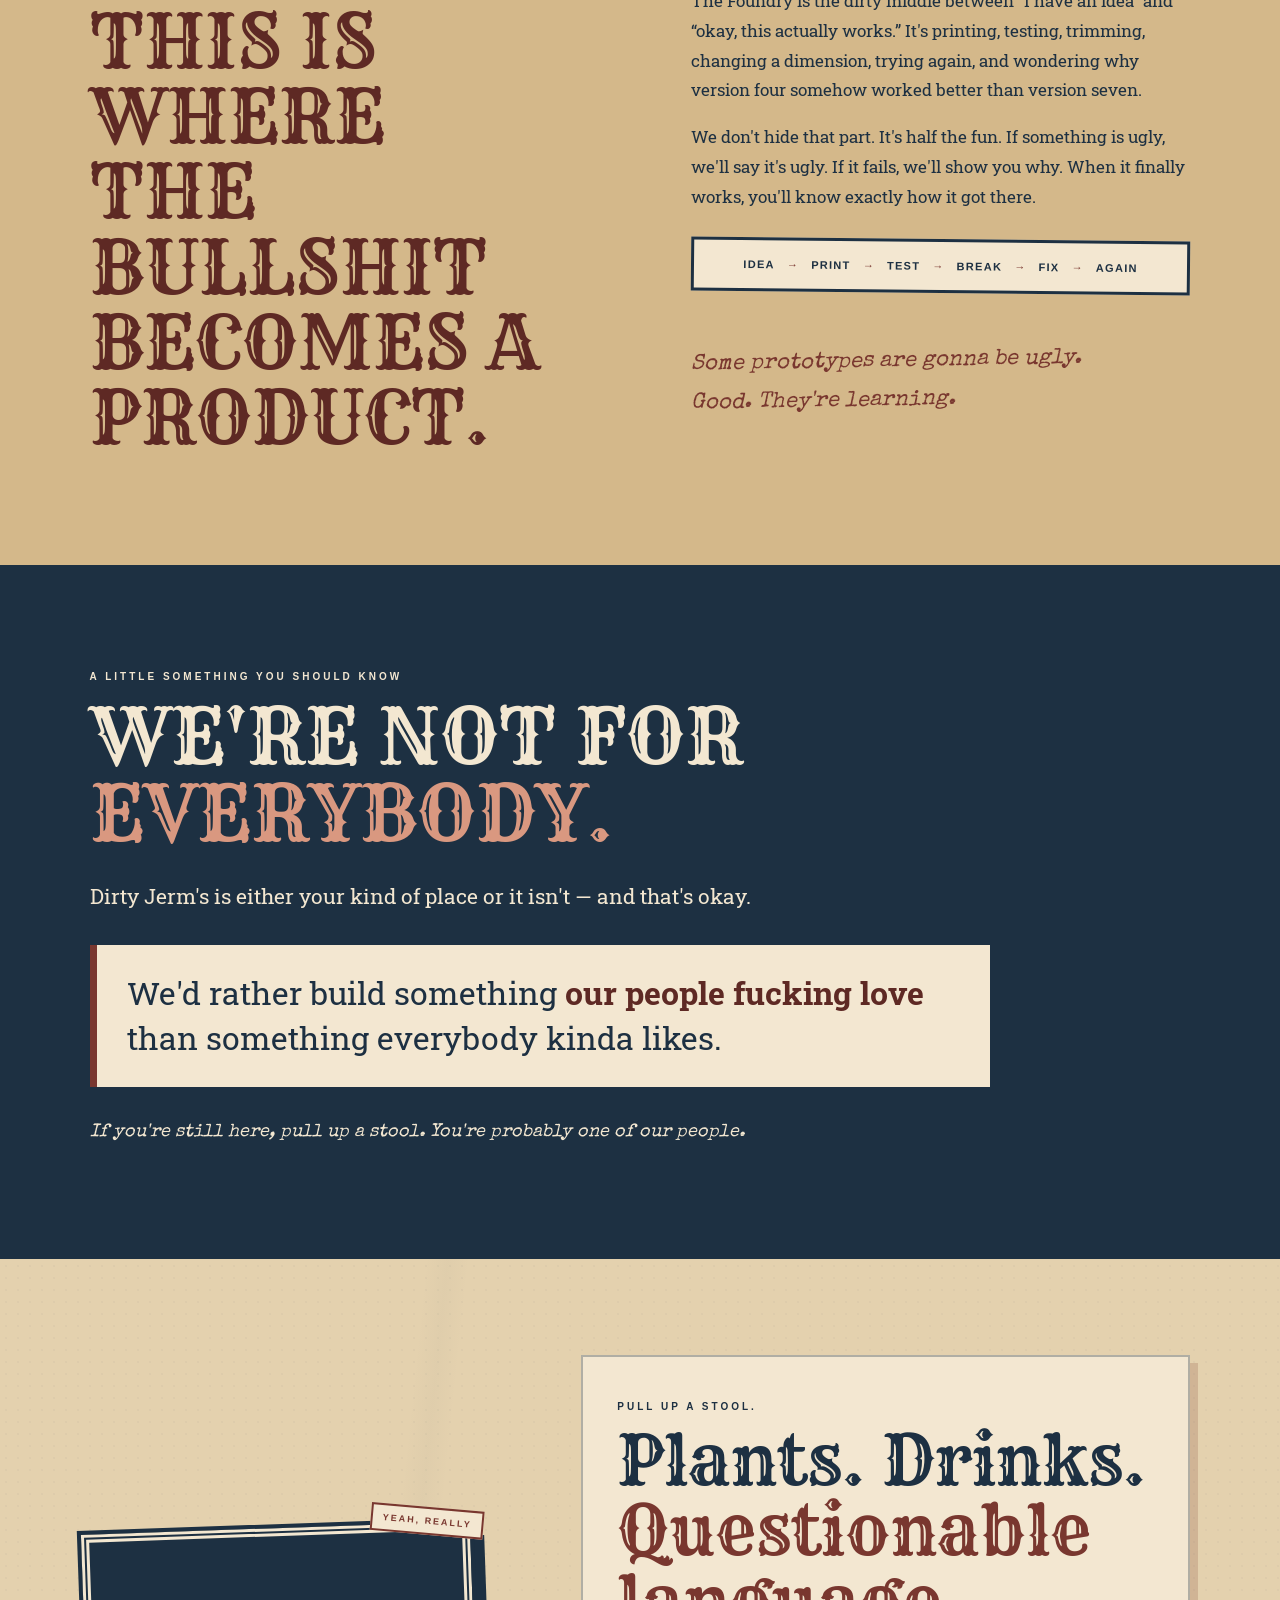
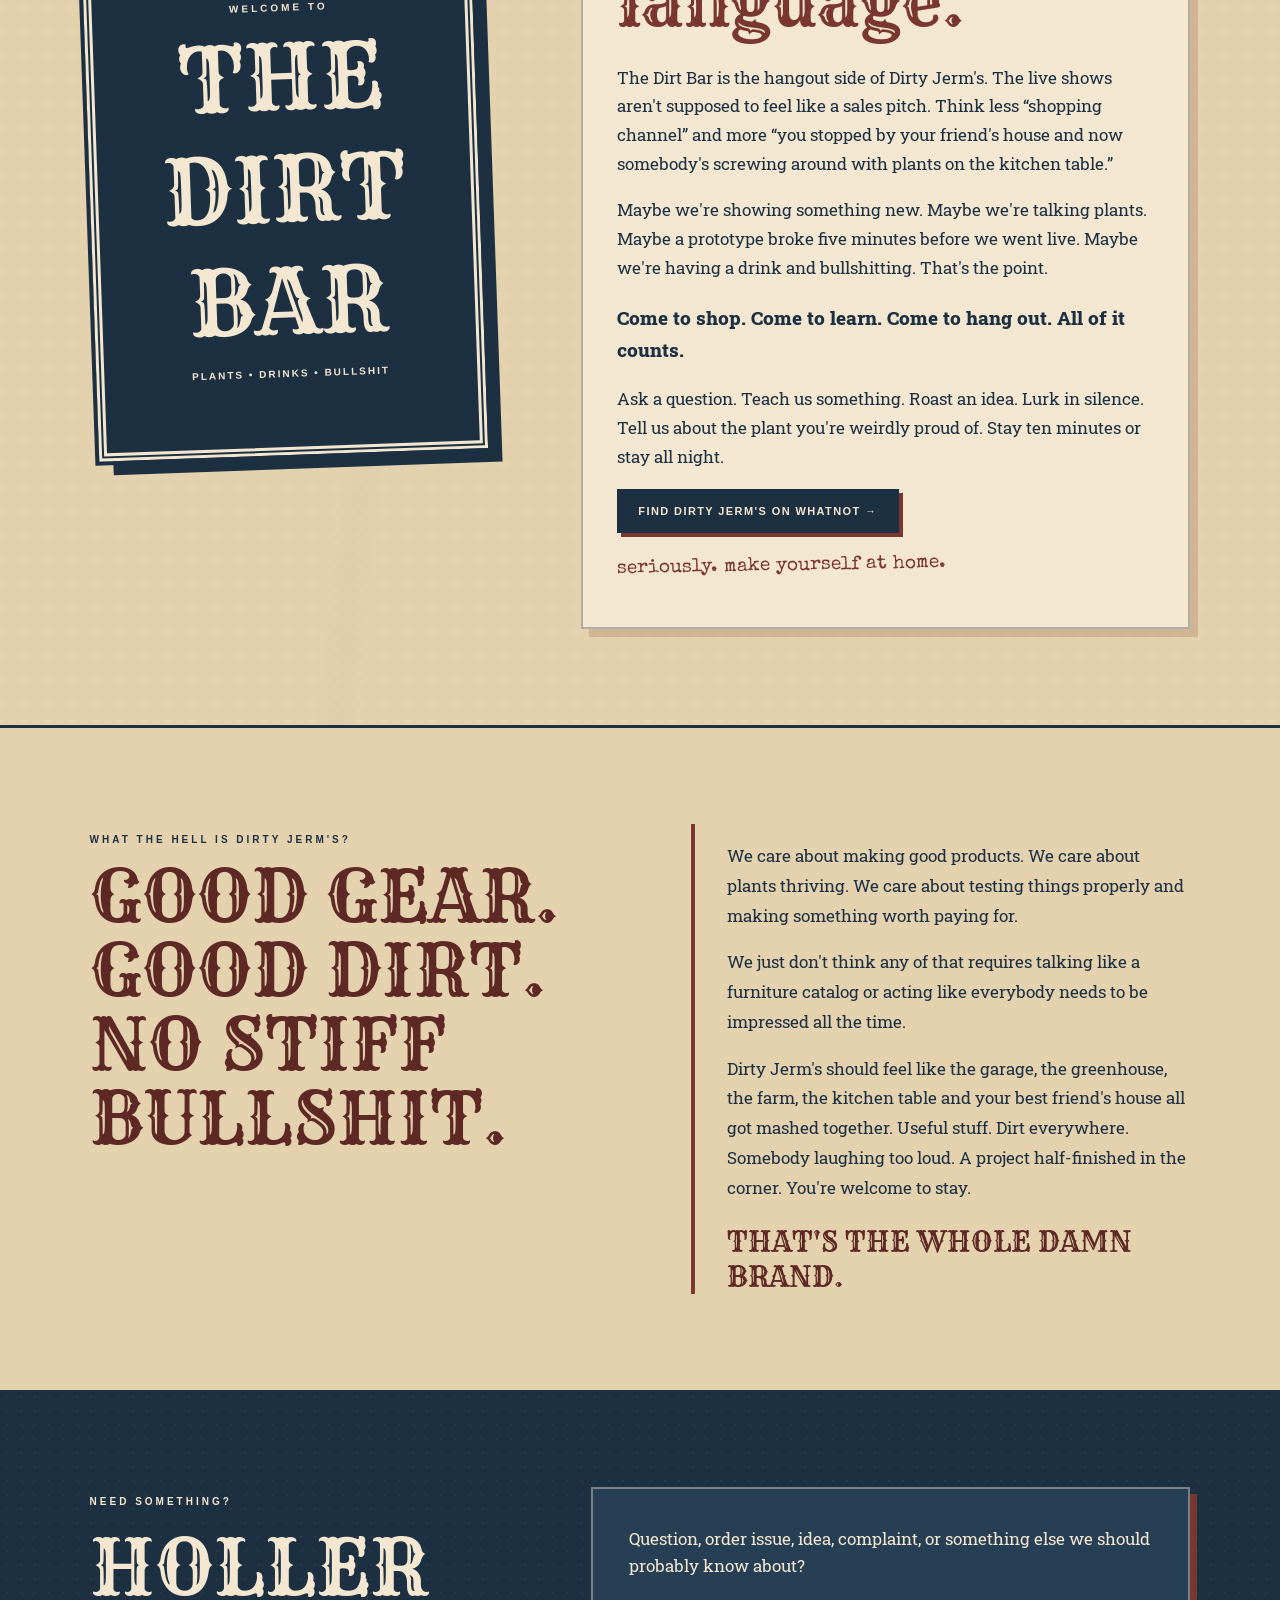
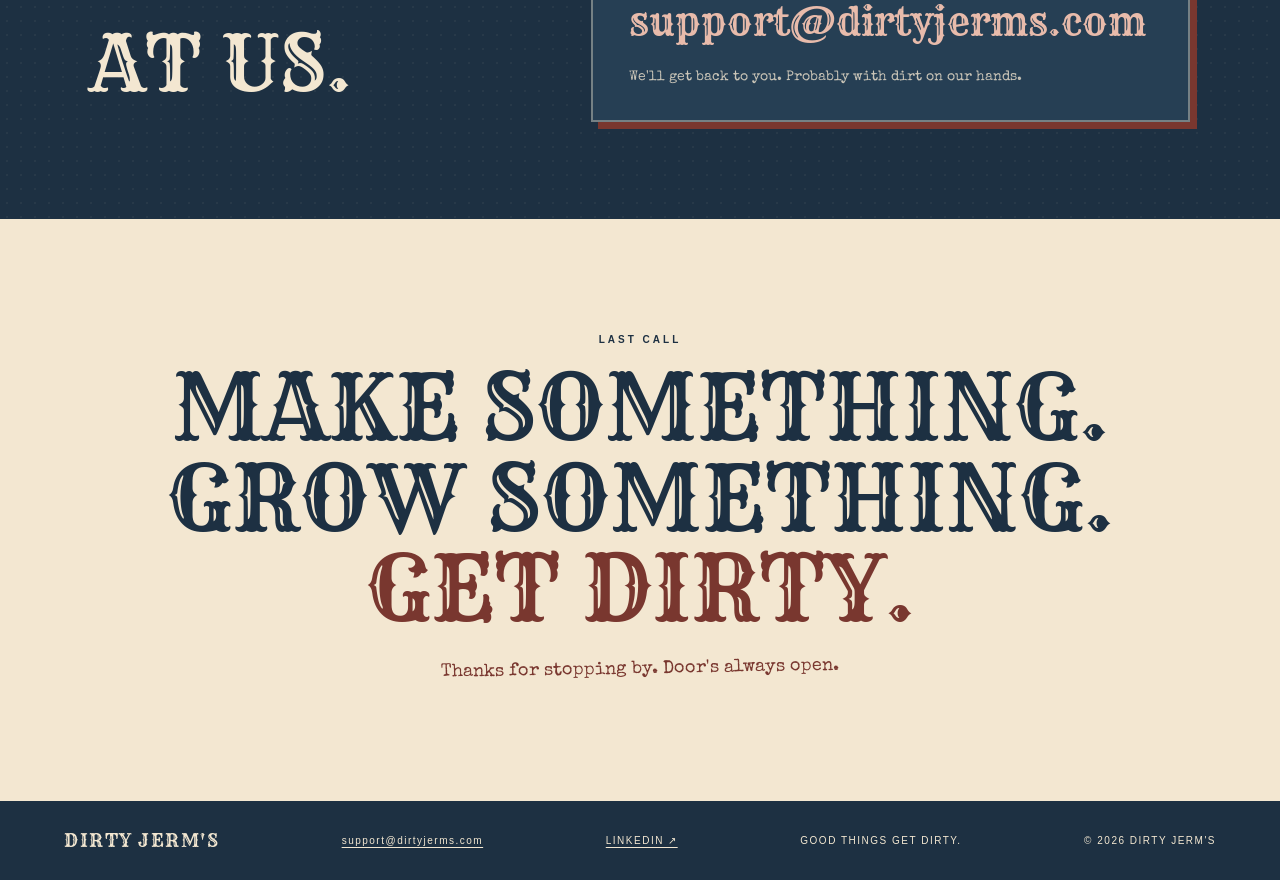
==== commit ab310da1: "Add files via upload" ====
--- a/index.html
+++ b/index.html
@@ -5,39 +5,9 @@
   <meta name="viewport" content="width=device-width, initial-scale=1" />
   <title>Dirty Jerm's — Good Things Get Dirty</title>
   <meta name="description" content="Dirty Jerm's is a small maker brand building plant gear, testing prototypes, and hanging out along the way. Established 2026." />
-  <link rel="stylesheet" href="styles.css?v=6.3" />
-
-<style id="v63-balanced-sections">
-/* V6.3: cohesive, restrained section identities */
-#green-book.green-book{background:#ead3a3 !important;color:#17120d !important;border-top:3px solid #17120d !important;border-bottom:3px solid #17120d !important;padding:88px 7vw !important;gap:5vw !important;overflow:hidden !important;}
-#green-book .green-book-title{background:#405033 !important;color:#f7ecd5 !important;padding:42px !important;border:2px solid #17120d !important;box-shadow:9px 9px 0 rgba(23,18,13,.18) !important;transform:rotate(-.6deg) !important;max-width:520px !important;align-self:center !important;}
-#green-book .green-book-title h2,#green-book .green-book-title h2 em{color:#f7ecd5 !important;font-size:clamp(2.5rem,4.6vw,4.8rem) !important;line-height:.93 !important;}
-#green-book .green-book-title .hand-note{color:#ead3a3 !important;}
-#green-book .green-book-copy{background:#f7ecd5 !important;color:#17120d !important;padding:38px 42px !important;border:2px solid rgba(23,18,13,.35) !important;box-shadow:8px 8px 0 rgba(23,18,13,.12) !important;max-width:800px !important;align-self:center !important;position:relative !important;}
-#green-book .green-book-copy:before{content:'THE GREEN BOOK';position:absolute;right:18px;top:-50px;font-family:var(--display);font-size:clamp(3rem,7vw,7rem);color:rgba(64,80,51,.08);white-space:nowrap;pointer-events:none;}
-#green-book .roadmap-mini{background:transparent !important;border:0 !important;border-top:1px solid #8b3327 !important;border-bottom:1px solid #8b3327 !important;padding:18px 0 !important;margin:26px 0 20px !important;gap:9px !important;}
-#green-book .roadmap-mini span{background:#dfc18b !important;border:1px solid #5b251d !important;padding:8px 10px !important;box-shadow:2px 2px 0 rgba(91,37,29,.2) !important;}
-#green-book .roadmap-mini i{color:#8b3327 !important;}
-
-.people-section{background:#17120d !important;color:#f7ecd5 !important;border-top:0 !important;border-bottom:0 !important;padding:92px 8vw !important;text-align:left !important;position:relative !important;overflow:hidden !important;}
-.people-section:after{content:'NOT FOR EVERYBODY';position:absolute;right:-35px;bottom:-20px;font-family:var(--display);font-size:clamp(4rem,10vw,10rem);color:rgba(247,236,213,.035);white-space:nowrap;pointer-events:none;}
-.people-section .eyebrow{color:#d9bd83 !important;}
-.people-section h2{font-size:clamp(3.1rem,6vw,6.5rem) !important;line-height:.88 !important;max-width:760px !important;margin:12px 0 26px !important;}
-.people-section h2 em{color:#c65f48 !important;}
-.people-section .people-lead{max-width:760px !important;font-size:1.22rem !important;margin:0 0 28px !important;}
-.people-section .people-punch{background:#f7ecd5 !important;color:#17120d !important;border:0 !important;border-left:7px solid #8b3327 !important;box-shadow:none !important;padding:25px 30px !important;max-width:900px !important;font-size:clamp(1.45rem,2.4vw,2.35rem) !important;line-height:1.2 !important;margin:0 0 24px !important;transform:none !important;}
-.people-section .people-punch strong{color:#7d281f !important;}
-.people-section .hand-note{color:#d9bd83 !important;font-size:1.15rem !important;}
-
-#dirt-bar.dirt-bar{background:#ead3a3 !important;border-top:3px solid #17120d !important;border-bottom:3px solid #17120d !important;padding:88px 7vw !important;gap:5vw !important;align-items:center !important;}
-#dirt-bar .dirt-bar-sign{background:#33412b !important;color:#f7ecd5 !important;border:4px double #f7ecd5 !important;outline:2px solid #17120d !important;box-shadow:9px 9px 0 rgba(139,51,39,.65) !important;padding:38px 30px !important;transform:rotate(-1deg) !important;max-width:390px !important;width:100% !important;margin:auto !important;}
-#dirt-bar .dirt-bar-sign h2{font-size:clamp(3.2rem,5.2vw,5.7rem) !important;line-height:.84 !important;}
-#dirt-bar .dirt-bar-copy{background:#f7ecd5 !important;color:#17120d !important;padding:38px 42px !important;border:2px solid rgba(23,18,13,.35) !important;box-shadow:8px 8px 0 rgba(23,18,13,.12) !important;max-width:820px !important;}
-#dirt-bar .dirt-bar-copy h2{font-size:clamp(2.6rem,4.2vw,4.5rem) !important;line-height:.98 !important;}
-#dirt-bar .dirt-bar-copy h2 em{color:#8b3327 !important;}
-#dirt-bar .dirt-bar-copy:before{content:'THE DIRT BAR';display:block;color:#8b3327;font-family:var(--display);font-size:.85rem;letter-spacing:.18em;margin-bottom:10px;}
-@media(max-width:980px){#green-book.green-book,#dirt-bar.dirt-bar{padding:70px 6vw !important;}#green-book .green-book-title,#dirt-bar .dirt-bar-sign{transform:none !important;max-width:none !important;}#green-book .green-book-copy,#dirt-bar .dirt-bar-copy{max-width:none !important;}.people-section{padding:75px 7vw !important;}}
-</style>
+  <link rel="stylesheet" href="styles.css?v=6.9" />
+
+
 </head>
 <body>
   <div class="top-strip">GOOD THINGS GET DIRTY <span>•</span> EST. 2026 <span>•</span> THE DIRT BAR <span>•</span> PROBABLY A LITTLE MUDDY <span>•</span></div>
@@ -49,6 +19,7 @@
       <a href="#goods">THE GOODS</a>
       <a href="#green-book">THE GREEN BOOK</a>
       <a href="#foundry">THE FOUNDRY</a>
+      <a href="#linkedin">LINKEDIN</a>
       <a href="#dirt-bar">THE DIRT BAR</a>
       <a href="#contact">CONTACT</a>
     </nav>
@@ -70,7 +41,7 @@
       </div>
 
       <div class="hero-logo-area" aria-label="Dirty Jerm's logo">
-        <img src="assets/logo-transparent.png" alt="Dirty Jerm's — Good Things Get Dirty" />
+        <img src="assets/logo-transparent.png?v=6.9" alt="Dirty Jerm's — Good Things Get Dirty" />
         <span class="hero-scrawl scrawl-one">grab a drink.<br>stay awhile.</span>
         <span class="hero-scrawl scrawl-two">yeah, the dirt<br>is intentional.</span>
       </div>
@@ -147,6 +118,32 @@
       </div>
     </section>
 
+    <section id="linkedin" class="linkedin-section section-pad" aria-labelledby="linkedin-heading">
+      <div class="linkedin-copy">
+        <p class="eyebrow light">DIRTY JERM'S ON LINKEDIN</p>
+        <h2 id="linkedin-heading">FOLLOW<br>THE <em>DIRT.</em></h2>
+        <p class="linkedin-lead">The shop doesn't stop at the website.</p>
+        <p>We're sharing the work as it happens — pages from The Green Book, what's on the bench, and the little wins that keep this thing growing.</p>
+        <p>Come see what we're making, what we're learning, and what we're getting our hands into next. Same Dirty Jerm's. More of the story.</p>
+        <a class="button linkedin-button" href="https://www.linkedin.com/company/dirty-jerm-s/" target="_blank" rel="noopener noreferrer">FOLLOW DIRTY JERM'S ON LINKEDIN ↗</a>
+        <p class="hand-note">Good things get dirty. Come watch them grow.</p>
+        <div class="founder-follow">
+          <p class="eyebrow light">MEET THE MAKER</p>
+          <h3>JEREMIAH ANSKATE</h3>
+          <p>The person getting his hands dirty. Follow Jeremiah for a personal look at the ideas, work, and life behind Dirty Jerm's.</p>
+          <a class="button linkedin-button" href="https://www.linkedin.com/in/anskatej/" target="_blank" rel="noopener noreferrer">Follow the Real Dirty Jerm on LinkedIn ↗</a>
+        </div>
+      </div>
+      <div class="linkedin-board" aria-label="What we share on LinkedIn">
+        <div class="board-top"><span>FIELD NOTES / EST. 2026</span><span class="linkedin-mark" aria-hidden="true">in</span></div>
+        <h3>FROM THE SHOP.<br>TO YOUR FEED.</h3>
+        <article><span>01</span><div><h4>THE GREEN BOOK</h4><p>Ideas, sketches, lessons, and the messy road between them.</p></div></article>
+        <article><span>02</span><div><h4>THE GOODS</h4><p>Filthy Rich, plant gear, and whatever earns a place on the bench.</p></div></article>
+        <article><span>03</span><div><h4>BUILDING DIRTY JERM'S</h4><p>Progress from a small maker shop with a lot of dirt on its hands.</p></div></article>
+        <div class="board-bottom">IDEAS. DIRT. PROGRESS.</div>
+      </div>
+    </section>
+
     <section id="foundry" class="foundry section-pad">
       <div class="foundry-title">
         <p class="eyebrow">WELCOME TO THE FOUNDRY</p>
@@ -224,6 +221,7 @@
   <footer>
     <strong>DIRTY JERM'S</strong>
     <a href="mailto:support@dirtyjerms.com">support@dirtyjerms.com</a>
+    <a href="https://www.linkedin.com/company/dirty-jerm-s/" target="_blank" rel="noopener noreferrer">LINKEDIN ↗</a>
     <span>GOOD THINGS GET DIRTY.</span>
     <span>© 2026 DIRTY JERM'S</span>
   </footer>
--- a/styles.css
+++ b/styles.css
@@ -1,13 +1,13 @@
 @import url('https://fonts.googleapis.com/css2?family=Rye&family=Roboto+Slab:wght@400;600;700;800&family=Special+Elite&display=swap');
 
 :root{
-  --paper:#e8cfa0;
-  --paper-deep:#d9b879;
-  --cream:#f2e3c3;
-  --ink:#17120c;
-  --red:#8d3023;
-  --red-dark:#702319;
-  --mud:#58361f;
+  --paper:#e4d1ae;
+  --paper-deep:#c5a678;
+  --cream:#f3e7d1;
+  --ink:#1d3042;
+  --red:#79372f;
+  --red-dark:#5e2924;
+  --mud:#69513c;
   --western:'Rye', Rockwell, 'Roboto Slab', serif;
   --body:'Roboto Slab', Georgia, serif;
   --hand:'Special Elite','Courier New',monospace;
@@ -20,8 +20,8 @@
   color:var(--ink);
   background-color:var(--paper);
   background-image:
-    radial-gradient(#51391d27 .8px, transparent .9px),
-    linear-gradient(96deg,transparent 0 48%,#73401c08 49%,transparent 50%);
+    radial-gradient(#1d304208 .8px, transparent .9px),
+    linear-gradient(96deg,transparent 0 48%,#1d304206 49%,transparent 50%);
   background-size:12px 12px,100% 100%;
   font-family:var(--body);
 }
@@ -32,7 +32,7 @@
   pointer-events:none;
   z-index:100;
   opacity:.22;
-  background-image:linear-gradient(90deg,transparent 0 98%,#3c26100c 100%);
+  background-image:linear-gradient(90deg,transparent 0 98%,#1d304208 100%);
   mix-blend-mode:multiply;
 }
 a{color:inherit;text-decoration:none}
@@ -47,7 +47,7 @@
   white-space:nowrap;
   overflow:hidden;
 }
-.top-strip span{color:#d59677;margin:0 12px}
+.top-strip span{color:#c48b78;margin:0 12px}
 
 .site-header{
   min-height:72px;
@@ -56,7 +56,7 @@
   gap:28px;
   padding:0 4vw;
   border-bottom:2px solid var(--ink);
-  background:#e8cfa0ef;
+  background:#e4d1aeef;
   backdrop-filter:blur(4px);
   position:sticky;
   top:0;
@@ -116,7 +116,7 @@
 }
 .hero h1 em,.story-copy h2 em,.dirt-bar-copy h2 em,.last-call h2 em{font-style:normal;color:var(--red)}
 .hero-lead{font-size:19px;line-height:1.65;max-width:720px;margin:0 0 12px}
-.hero-note{font:17px/1.6 var(--hand);max-width:650px;margin:0;color:#3b2a1d}
+.hero-note{font:17px/1.6 var(--hand);max-width:650px;margin:0;color:#394b59}
 .hero-actions{display:flex;align-items:center;gap:28px;margin-top:31px;flex-wrap:wrap}
 .scribble-link{font:700 14px var(--hand);border-bottom:2px solid var(--ink);transform:rotate(-1deg)}
 
@@ -132,7 +132,7 @@
   height:auto;
   display:block;
   object-fit:contain;
-  filter:saturate(.82) contrast(1.05);
+  filter:none;
 }
 .hero-scrawl{position:absolute;font:15px/1.25 var(--hand);color:var(--red);white-space:nowrap}
 .scrawl-one{right:-28px;bottom:20px;transform:rotate(5deg)}
@@ -197,11 +197,11 @@
 .goods-grid{display:grid;grid-template-columns:repeat(3,1fr);gap:20px}
 .goods-grid article{
   min-height:340px;
-  border:2px solid #f2e3c35d;
+  border:2px solid #f3e7d15d;
   padding:31px;
   display:flex;
   flex-direction:column;
-  background:#211b14;
+  background:#263f54;
   transform:rotate(-.7deg);
   box-shadow:7px 7px 0 #0006;
 }
@@ -212,7 +212,7 @@
 .goods-grid p{font-size:16px;line-height:1.65}
 .goods-grid small{margin-top:auto;font:800 10px Arial;letter-spacing:1.6px;opacity:.8}
 
-.foundry{display:grid;grid-template-columns:1fr 1fr;gap:8vw;align-items:start;background:#dfbf86}
+.foundry{display:grid;grid-template-columns:1fr 1fr;gap:8vw;align-items:start;background:#d4b88a}
 .foundry-title h2{font-size:clamp(50px,5.7vw,84px);line-height:1.03;margin:14px 0;color:var(--red-dark)}
 .foundry-copy>p{font-size:17px;line-height:1.75}
 .bench-list{
@@ -269,7 +269,7 @@
 .bold-line{font-weight:800!important;font-size:19px!important}
 .after-button{margin-top:22px;color:var(--red);font:19px var(--hand);transform:rotate(-1deg)}
 
-.why{display:grid;grid-template-columns:1fr 1fr;gap:8vw;background:#d7b276;border-top:3px solid var(--ink)}
+.why{display:grid;grid-template-columns:1fr 1fr;gap:8vw;background:#e4d1ae;border-top:3px solid var(--ink)}
 .why h2{font-size:clamp(48px,5.6vw,82px);line-height:1.03;margin:15px 0;color:var(--red-dark)}
 .why-copy{border-left:4px solid var(--red);padding-left:32px}
 .why-copy p{font-size:17px;line-height:1.75}
@@ -277,9 +277,9 @@
 
 .contact{display:grid;grid-template-columns:.8fr 1.2fr;gap:8vw;align-items:center}
 .contact h2{font-size:clamp(54px,6vw,92px);margin:12px 0}
-.contact-card{border:2px solid #f2e3c363;padding:36px;background:#221b14;box-shadow:7px 7px 0 var(--red)}
+.contact-card{border:2px solid #f3e7d163;padding:36px;background:#263f54;box-shadow:7px 7px 0 var(--red)}
 .contact-card p{font-size:17px;line-height:1.6;margin-top:0}
-.contact-card a{display:block;font:400 clamp(25px,3vw,45px) var(--western);color:#e09b7d;overflow-wrap:anywhere;margin:18px 0}
+.contact-card a{display:block;font:400 clamp(25px,3vw,45px) var(--western);color:#e8bbab;overflow-wrap:anywhere;margin:18px 0}
 .contact-card small{font:14px var(--hand);opacity:.8}
 
 .last-call{text-align:center;padding:105px 6vw;background:var(--cream)}
@@ -315,264 +315,44 @@
   footer{flex-direction:column;align-items:flex-start}
 }
 
-/* V7: warmer, less corporate, better logo integration */
-.hero{
-  grid-template-columns:minmax(0,1.12fr) minmax(420px,.88fr);
-  gap:3vw;
-}
-.hero-logo-area{
-  width:min(100%,520px);
-  margin-right:1vw;
-}
-.hero-logo-area img{
-  width:100%;
-  background:transparent;
-  filter:saturate(.78) contrast(1.08);
-  mix-blend-mode:darken;
-}
-.kitchen-note{
-  margin-top:34px;
-  display:inline-block;
-  max-width:520px;
-  padding:12px 16px;
-  border:2px dashed var(--red);
-  color:var(--red-dark);
-  background:#f2e3c36e;
-  font:700 12px/1.55 var(--hand);
-  transform:rotate(-1deg);
-}
-.hero-lead{max-width:760px}
-.hero-note{font-size:18px;color:var(--red-dark)}
-.story-copy>p:not(.eyebrow),.foundry-copy>p,.dirt-bar-copy>p:not(.eyebrow,.after-button),.why-copy p{font-size:18px}
-.dirt-bar{background-image:linear-gradient(178deg,transparent 0 92%,#8d302312 92% 100%)}
-.dirt-bar-sign{box-shadow:15px 15px 0 #17120c}
-.contact-card a{font-size:clamp(28px,3.1vw,48px)}
-@media(max-width:980px){
-  .hero{grid-template-columns:1fr}
-  .hero-logo-area{width:min(82vw,470px);margin:32px auto 0}
-}
-
-
-/* V6 FULL SEND — cleaner Dirty Jerm's, more breathing room */
-:root{--paper:#ead8b4;--paper-deep:#d8b67b;--cream:#f5e8cc;--ink:#19130d;--red:#873124;--red-dark:#672219;--mud:#5b3b25;--green:#4f5b38}
-body{background-color:var(--paper);background-image:radial-gradient(#4b321414 1px,transparent 1px);background-size:22px 22px}
-.section-pad{padding:104px 8vw}
-.site-header{padding-inline:5vw}
-.hero{min-height:760px;gap:6vw}
-.hero-copy{max-width:800px}.hero h1{letter-spacing:-1px}.hero-lead{max-width:660px}.hero-logo-area{max-width:470px}
-.kitchen-note{max-width:470px;background:transparent}
-.story{gap:10vw}.story-copy>p:not(.eyebrow),.foundry-copy>p,.dirt-bar-copy>p:not(.eyebrow,.after-button),.why-copy p,.green-book-copy p{max-width:700px;line-height:1.8}
-.goods-grid{gap:28px}.goods-grid article{padding:36px;min-height:320px}
-
-.green-book{display:grid;grid-template-columns:.82fr 1.18fr;gap:9vw;align-items:center;background:#d9bd87;border-block:3px solid var(--ink)}
-.green-book-title h2{font:400 clamp(48px,5.8vw,84px)/1.02 var(--western);margin:15px 0 22px;color:var(--red-dark)}
-.green-book-title h2 em{font-style:normal;color:var(--green)}
-.green-book-copy p{font-size:18px}
-.roadmap-mini{margin:32px 0;padding:23px;border:2px dashed var(--mud);background:#f5e8cc7a;display:flex;gap:11px;flex-wrap:wrap;align-items:center;font:800 10px Arial;letter-spacing:1.2px;line-height:1.4}
-.roadmap-mini i{font-style:normal;color:var(--red);font-size:17px}
-.green-book-copy>strong{display:block;max-width:680px;color:var(--red-dark);font:700 17px/1.55 var(--hand);transform:rotate(-.5deg)}
-
-.people-section{background:var(--ink);color:var(--cream);text-align:center;border-block:4px solid var(--red);position:relative;overflow:hidden}
-.people-section:before{content:'GOOD THINGS GET DIRTY.';position:absolute;left:-40px;top:38px;color:#f5e8cc0b;font:400 clamp(70px,12vw,180px) var(--western);white-space:nowrap}
-.people-section>*{position:relative;z-index:1}.people-section h2{font:400 clamp(58px,7.6vw,118px)/.94 var(--western);margin:16px auto 32px;max-width:1000px}.people-section h2 em{font-style:normal;color:#c96b4f}
-.people-lead{font-size:clamp(20px,2vw,28px);line-height:1.5;max-width:850px;margin:0 auto 18px}
-.people-punch{font-size:clamp(24px,2.7vw,40px);line-height:1.35;max-width:980px;margin:0 auto 34px}.people-punch strong{color:#e09b7d}
-.people-section .hand-note{color:#d9b879;margin:0 auto;font-size:19px}
-
-.dirt-bar{display:grid;grid-template-columns:.72fr 1.28fr;gap:9vw;align-items:center;background:#e5c997}
-.dirt-bar-sign{background:var(--green);color:var(--cream);border:8px double var(--cream);outline:4px solid var(--green);padding:58px 35px;text-align:center;transform:rotate(-1.5deg);box-shadow:14px 14px 0 var(--ink);position:relative}
-.dirt-bar-sign:before{content:'PULL UP A STOOL';position:absolute;top:-24px;right:-22px;background:var(--cream);color:var(--red);border:2px solid var(--red);padding:7px 10px;font:800 9px Arial;letter-spacing:2px;transform:rotate(5deg)}
-.dirt-bar-sign small{font:800 10px Arial;letter-spacing:3px}.dirt-bar-sign h2{font:400 clamp(58px,6.6vw,100px)/.9 var(--western);margin:13px 0}.dirt-bar-sign p{font:800 10px Arial;letter-spacing:2px}
-.dirt-bar-copy h2{font:400 clamp(48px,5.3vw,78px)/1.04 var(--western);margin:14px 0 26px}.dirt-bar-copy h2 em{font-style:normal;color:var(--red)}
-.dirt-bar-copy>p:not(.eyebrow,.after-button){font-size:18px;line-height:1.75}.after-button{margin-top:22px;color:var(--red);font:19px var(--hand);transform:rotate(-1deg)}
-
-.why{background:#d6b57c;gap:9vw}.why-copy{max-width:760px}
-.last-call{padding-block:120px}
-
-@media(max-width:980px){.green-book,.dirt-bar{grid-template-columns:1fr}.dirt-bar-sign{max-width:560px;margin-inline:auto}.section-pad{padding:82px 7vw}}
-@media(max-width:620px){.roadmap-mini{display:block}.roadmap-mini span,.roadmap-mini i{display:block;margin:8px 0}.people-section{padding-inline:8vw}.dirt-bar-sign{padding:45px 24px}}
-
-/* V6.1 — stronger section breaks + more visual rhythm */
-.green-book{
-  position:relative;
-  overflow:hidden;
-  background:
-    linear-gradient(90deg,var(--green) 0 34%,var(--cream) 34% 100%);
-  border-block:5px solid var(--ink);
-  isolation:isolate;
-}
-.green-book:before{
-  content:'THE GREEN BOOK';
-  position:absolute;
-  right:3vw;
-  top:18px;
-  color:#4f5b3814;
-  font:400 clamp(70px,10vw,160px)/1 var(--western);
-  white-space:nowrap;
-  z-index:-1;
-}
-.green-book-title{
-  color:var(--cream);
-  padding:44px 36px 44px 0;
-  position:relative;
-}
-.green-book-title:after{
-  content:'BAD IDEAS WELCOME';
-  display:inline-block;
-  margin-top:26px;
-  padding:10px 13px;
-  color:var(--ink);
-  background:var(--paper-deep);
-  border:2px solid var(--ink);
-  box-shadow:5px 5px 0 var(--ink);
-  font:800 10px Arial,sans-serif;
-  letter-spacing:1.8px;
-  transform:rotate(-2deg);
-}
-.green-book-title .eyebrow{color:#f5e8ccbb}
-.green-book-title h2{color:var(--cream)!important}
-.green-book-title h2 em{color:#e0bf80!important}
-.green-book-title .hand-note{color:#f3d49d;font-size:21px;max-width:330px}
-.green-book-copy{
-  background:#f7ecd6;
-  border:2px solid #19130d2c;
-  box-shadow:11px 11px 0 #5b3b2520;
-  padding:38px 42px;
-  transform:rotate(.25deg);
-  position:relative;
-}
-.green-book-copy:before{
-  content:'';
-  position:absolute;
-  width:96px;height:25px;
-  background:#d8b67b99;
-  top:-12px;left:38px;
-  transform:rotate(-3deg);
-}
-.roadmap-mini{
-  border:0;
-  background:transparent;
-  padding:0;
-  margin:34px 0 28px;
-  gap:9px;
-}
-.roadmap-mini span{
-  display:inline-block;
-  padding:9px 11px;
-  background:var(--paper);
-  border:2px solid var(--mud);
-  box-shadow:3px 3px 0 #5b3b2524;
-  transform:rotate(-.7deg);
-}
-.roadmap-mini span:nth-of-type(even){transform:rotate(.8deg);background:#e2c592}
-.roadmap-mini i{font-size:19px}
-
-.people-section{
-  background:
-    linear-gradient(135deg,#17120d 0 62%,#4f5b38 62% 100%);
-  border-block:6px solid var(--red);
-  padding-top:118px;
-  padding-bottom:118px;
-}
-.people-section:before{
-  content:'NOT FOR EVERYBODY';
-  left:auto;
-  right:-40px;
-  top:14px;
-  color:#f5e8cc0a;
-  font-size:clamp(72px,11vw,168px);
-}
-.people-section:after{
-  content:'OUR PEOPLE > EVERYBODY';
-  position:absolute;
-  left:7vw;
-  bottom:24px;
-  color:#d9b879;
-  border:2px solid #d9b879;
-  padding:9px 13px;
-  font:800 9px Arial,sans-serif;
-  letter-spacing:2px;
-  transform:rotate(-2deg);
-}
-.people-section h2{
-  display:inline-block;
-  padding:12px 20px 16px;
-  border-bottom:5px solid var(--red);
-}
-.people-lead{max-width:760px}
-.people-punch{
-  background:#f5e8cc;
-  color:var(--ink);
-  padding:28px 34px;
-  border:3px solid var(--cream);
-  box-shadow:12px 12px 0 var(--red);
-  transform:rotate(-.45deg);
-  max-width:920px;
-}
-.people-punch strong{color:var(--red-dark)}
-.people-section .hand-note{margin-top:42px;color:#f0d7a5}
-
-.dirt-bar{
-  position:relative;
-  overflow:hidden;
-  background:
-    linear-gradient(90deg,#873124 0 34%,#f1dfbb 34% 100%);
-  border-bottom:5px solid var(--ink);
-  border-top:5px solid var(--ink);
-}
-.dirt-bar:after{
-  content:'THE DIRT BAR';
-  position:absolute;
-  right:1.5vw;
-  bottom:-24px;
-  color:#8731240d;
-  font:400 clamp(80px,12vw,190px)/1 var(--western);
-  white-space:nowrap;
-  pointer-events:none;
-}
-.dirt-bar-sign{
-  background:#27301f;
-  border-color:#f5e8cc;
-  outline-color:#27301f;
-  box-shadow:15px 15px 0 #19130d;
-  z-index:2;
-}
-.dirt-bar-copy{
-  position:relative;
-  z-index:2;
-  background:#f8edd6;
-  padding:42px 46px;
-  border:2px solid #19130d33;
-  box-shadow:10px 10px 0 #87312424;
-}
-.dirt-bar-copy:before{
-  content:'OPEN LATE(ISH)';
-  position:absolute;
-  top:-18px;right:28px;
-  background:var(--red);
-  color:var(--cream);
-  padding:8px 11px;
-  border:2px solid var(--ink);
-  font:800 9px Arial,sans-serif;
-  letter-spacing:1.8px;
-  transform:rotate(3deg);
-}
-
-/* hard reset between feature sections so they never read as one long tan block */
-.green-book + .foundry{border-top:0}
-.foundry + .people-section{margin-top:0}
-.people-section + .dirt-bar{margin-top:0}
-
-@media(max-width:980px){
-  .green-book{background:var(--cream)}
-  .green-book-title{background:var(--green);margin:-82px -7vw 0;padding:70px 7vw 54px}
-  .green-book-copy{margin-top:40px}
-  .dirt-bar{background:linear-gradient(180deg,var(--red) 0 34%,#f1dfbb 34% 100%)}
-  .dirt-bar-sign{margin-bottom:24px}
-  .people-section{background:linear-gradient(145deg,#17120d 0 78%,#4f5b38 78% 100%)}
-}
-@media(max-width:620px){
-  .green-book-copy,.dirt-bar-copy{padding:30px 24px}
-  .people-punch{padding:22px 20px}
-  .people-section:after{display:none}
-}
+
+/* American Dirt Ranch: muted red, white, blue and beige. */
+:root{--navy:#1d3042;--dusty-blue:#3f617d;--display:var(--western)}
+section[id]{scroll-margin-top:100px}
+:focus-visible{outline:3px solid var(--red);outline-offset:5px}
+.site-header{gap:20px}nav{gap:18px;letter-spacing:1px}
+.hero-logo-area{width:min(100%,470px)}
+.kitchen-note{margin-top:30px;max-width:520px;padding:14px 18px;border:2px dashed var(--red);color:var(--red-dark);font:700 12px/1.6 var(--hand);transform:rotate(-1deg)}
+.green-book{display:grid;grid-template-columns:.82fr 1.18fr;gap:5vw;align-items:center;background:var(--paper-deep);border-block:3px solid var(--ink)}
+.green-book-title{background:var(--red);color:var(--cream);padding:38px;border:2px solid var(--ink);box-shadow:8px 8px 0 #1d304225;transform:rotate(-.6deg)}
+.green-book-title h2{font:400 clamp(40px,4.5vw,70px)/1.04 var(--western);margin:20px 0}.green-book-title h2 em{font-style:normal}
+.green-book-title .eyebrow{color:var(--cream)}
+.green-book-copy{background:var(--cream);padding:34px 38px;border:2px solid #1d304250;box-shadow:8px 8px 0 #1d304218}
+.green-book-copy p{font-size:17px;line-height:1.8}.green-book-copy>strong{display:block;color:var(--red-dark);font:700 16px/1.6 var(--hand)}
+.roadmap-mini{display:flex;flex-wrap:wrap;align-items:center;gap:8px;margin:26px 0;padding-block:20px;border-block:1px solid var(--red);font:800 10px/1.4 Arial;letter-spacing:1px}
+.roadmap-mini span{padding:8px;background:var(--paper);border:1px solid var(--red-dark)}.roadmap-mini i{font-style:normal;color:var(--red)}
+.people-section{background:var(--navy);color:var(--cream);position:relative;overflow:hidden}
+.people-section h2{font:400 clamp(46px,6vw,86px)/1 var(--western);margin:16px 0 28px}.people-section h2 em{color:#d99880;font-style:normal}
+.people-lead{font-size:21px;line-height:1.6;max-width:760px}
+.people-punch{background:var(--cream);color:var(--ink);border-left:7px solid var(--red);padding:26px 30px;max-width:900px;font-size:clamp(24px,2.5vw,36px);line-height:1.4}.people-punch strong{color:var(--red-dark)}
+.people-section .hand-note{max-width:760px}
+.dirt-bar-sign{background:var(--navy);outline-color:var(--navy)}
+.dirt-bar-copy{padding:34px;background:var(--cream);border:2px solid #1d304250;box-shadow:8px 8px 0 #79372f30}
+.linkedin-section{display:grid;grid-template-columns:1.1fr 1fr;gap:7vw;background:var(--navy);color:var(--cream);border-block:6px solid var(--red);position:relative}
+.linkedin-copy h2{font:400 clamp(56px,6.5vw,100px)/.94 var(--western);margin:20px 0 30px}.linkedin-copy h2 em{color:#d99880;font-style:normal}
+.linkedin-copy>p:not(.eyebrow,.hand-note){font-size:17px;line-height:1.8;max-width:650px}.linkedin-copy .linkedin-lead{font-size:23px!important;font-weight:700}
+.linkedin-button{background:var(--cream);color:var(--navy);border-color:var(--cream);margin:12px 0 18px;line-height:1.6}
+.linkedin-board{align-self:center;background:var(--cream);color:var(--navy);border:2px solid var(--paper-deep);box-shadow:10px 10px 0 var(--red);padding:32px;transform:rotate(.7deg)}
+.board-top{display:flex;align-items:center;justify-content:space-between;gap:12px;font:800 10px Arial;letter-spacing:1.5px}
+.linkedin-mark{display:grid;place-items:center;background:var(--dusty-blue);color:var(--cream);font:bold 28px Arial;letter-spacing:-1px;width:42px;height:42px;border-radius:3px}
+.linkedin-board h3{font:400 clamp(28px,3.2vw,45px)/1.15 var(--western);margin:24px 0}
+.linkedin-board article{display:flex;gap:18px;border-top:1px solid #1d304240;padding:20px 0}.linkedin-board article>span{font:700 12px var(--hand);color:var(--red);padding-top:3px}
+.linkedin-board h4{font:800 12px Arial;letter-spacing:1.3px;margin:0 0 8px}.linkedin-board article p{font-size:14px;line-height:1.7;margin:0}
+.board-bottom{border-top:2px solid var(--red);padding-top:17px;font:700 13px var(--hand);color:var(--red-dark)}
+.founder-follow{border-top:1px solid #f3e7d14d;margin-top:26px;padding-top:24px}
+.founder-follow h3{font:400 24px var(--western);margin:0 0 12px}.founder-follow p{font-size:16px;line-height:1.7;max-width:600px;margin:0 0 15px}
+.founder-follow .linkedin-button{margin:0 0 18px;line-height:1.6}
+@media(max-width:1380px){.site-header{flex-wrap:wrap;padding-block:16px}nav{order:3;width:100%;justify-content:center;flex-wrap:wrap}.small-button{margin-left:auto}}
+@media(max-width:980px){.green-book,.linkedin-section{grid-template-columns:1fr}.green-book-title,.linkedin-board{transform:none}.green-book-copy,.dirt-bar-copy{padding:30px}.linkedin-board{margin-top:20px}.site-header nav{display:flex;gap:12px 18px}section[id]{scroll-margin-top:150px}}
+@media(max-width:620px){.section-pad{padding:64px 6vw}.green-book-title,.green-book-copy,.dirt-bar-copy,.linkedin-board{padding:26px 22px}.green-book-title h2{font-size:38px}.linkedin-copy h2{font-size:clamp(52px,15vw,78px)}.linkedin-board h3{font-size:30px}.site-header nav{font-size:9px}.people-punch{padding:22px;font-size:24px}.roadmap-mini{gap:8px}.button{max-width:100%;line-height:1.6}.dirt-bar-sign{max-width:100%}.contact-card{padding:26px}.contact-card a{font-size:26px}section[id]{scroll-margin-top:160px}}
+@media(prefers-reduced-motion:reduce){html{scroll-behavior:auto}*{transition:none!important;transform:none!important}}
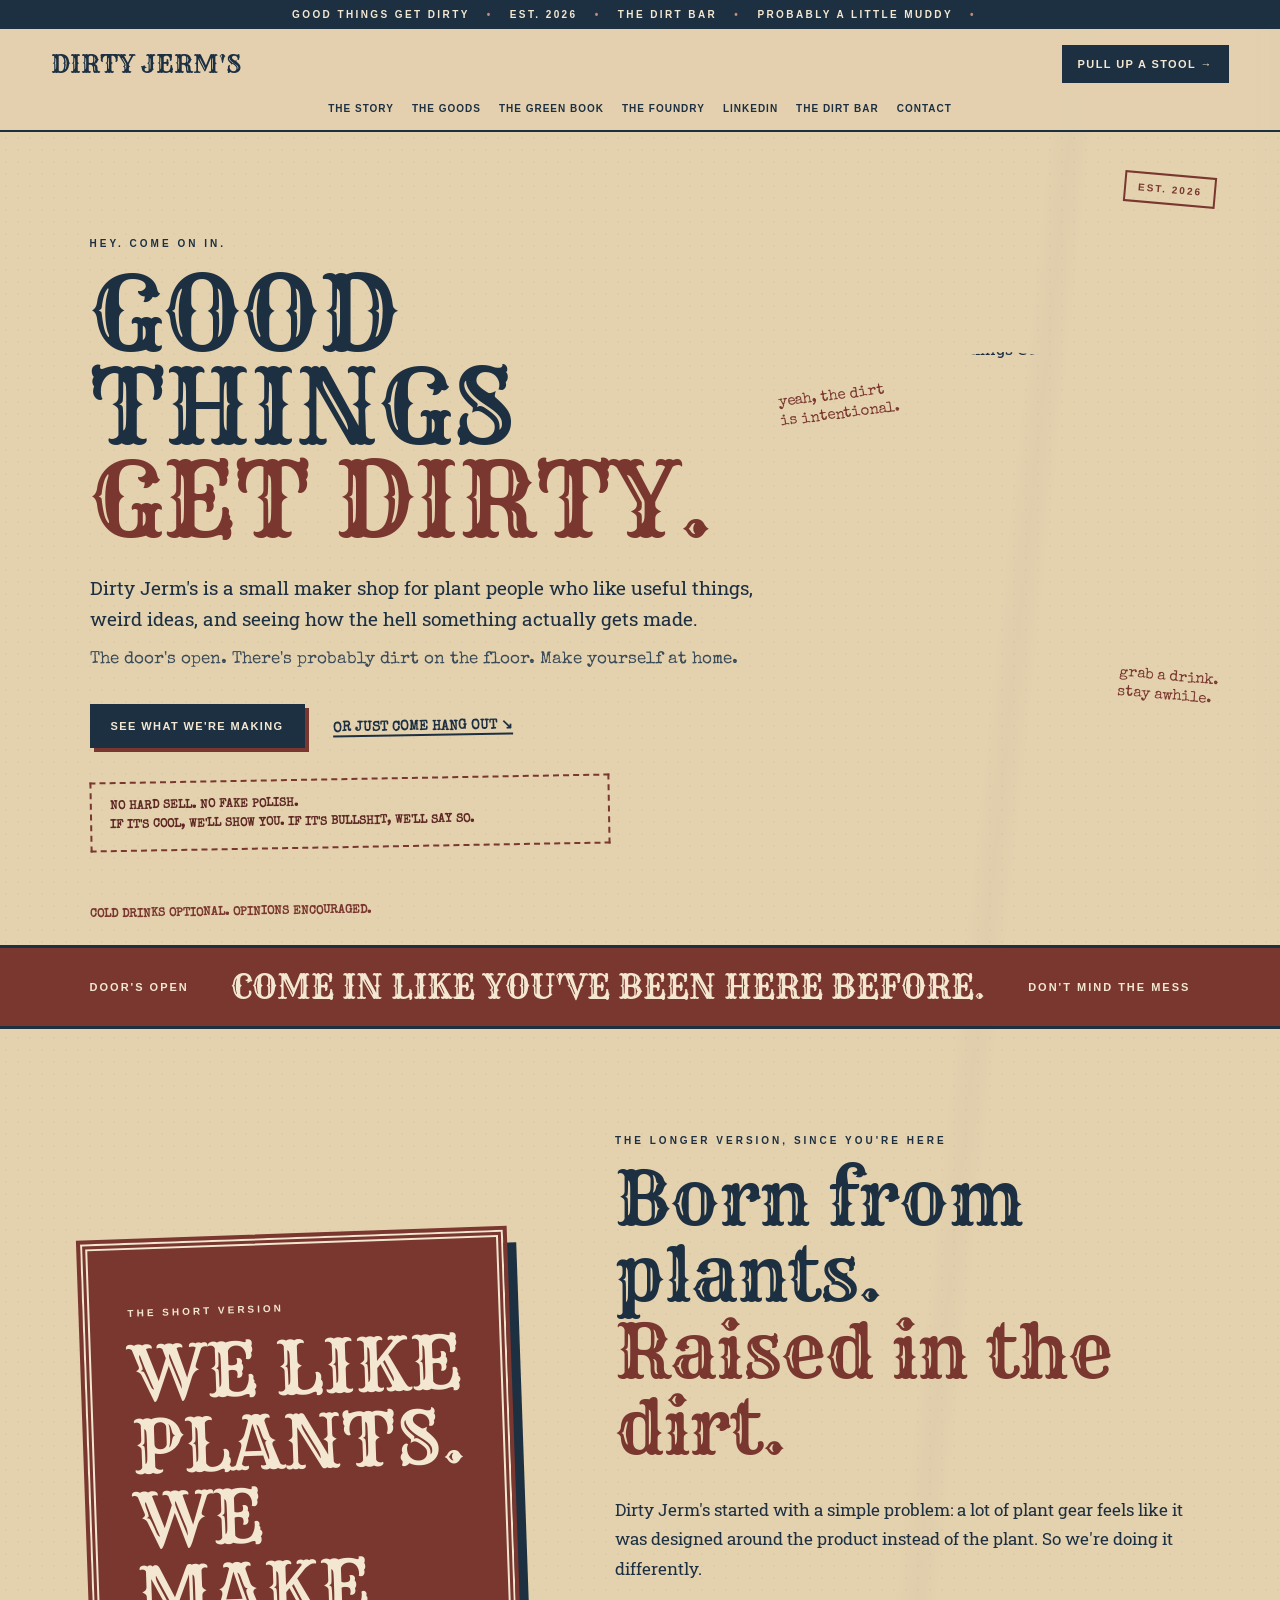
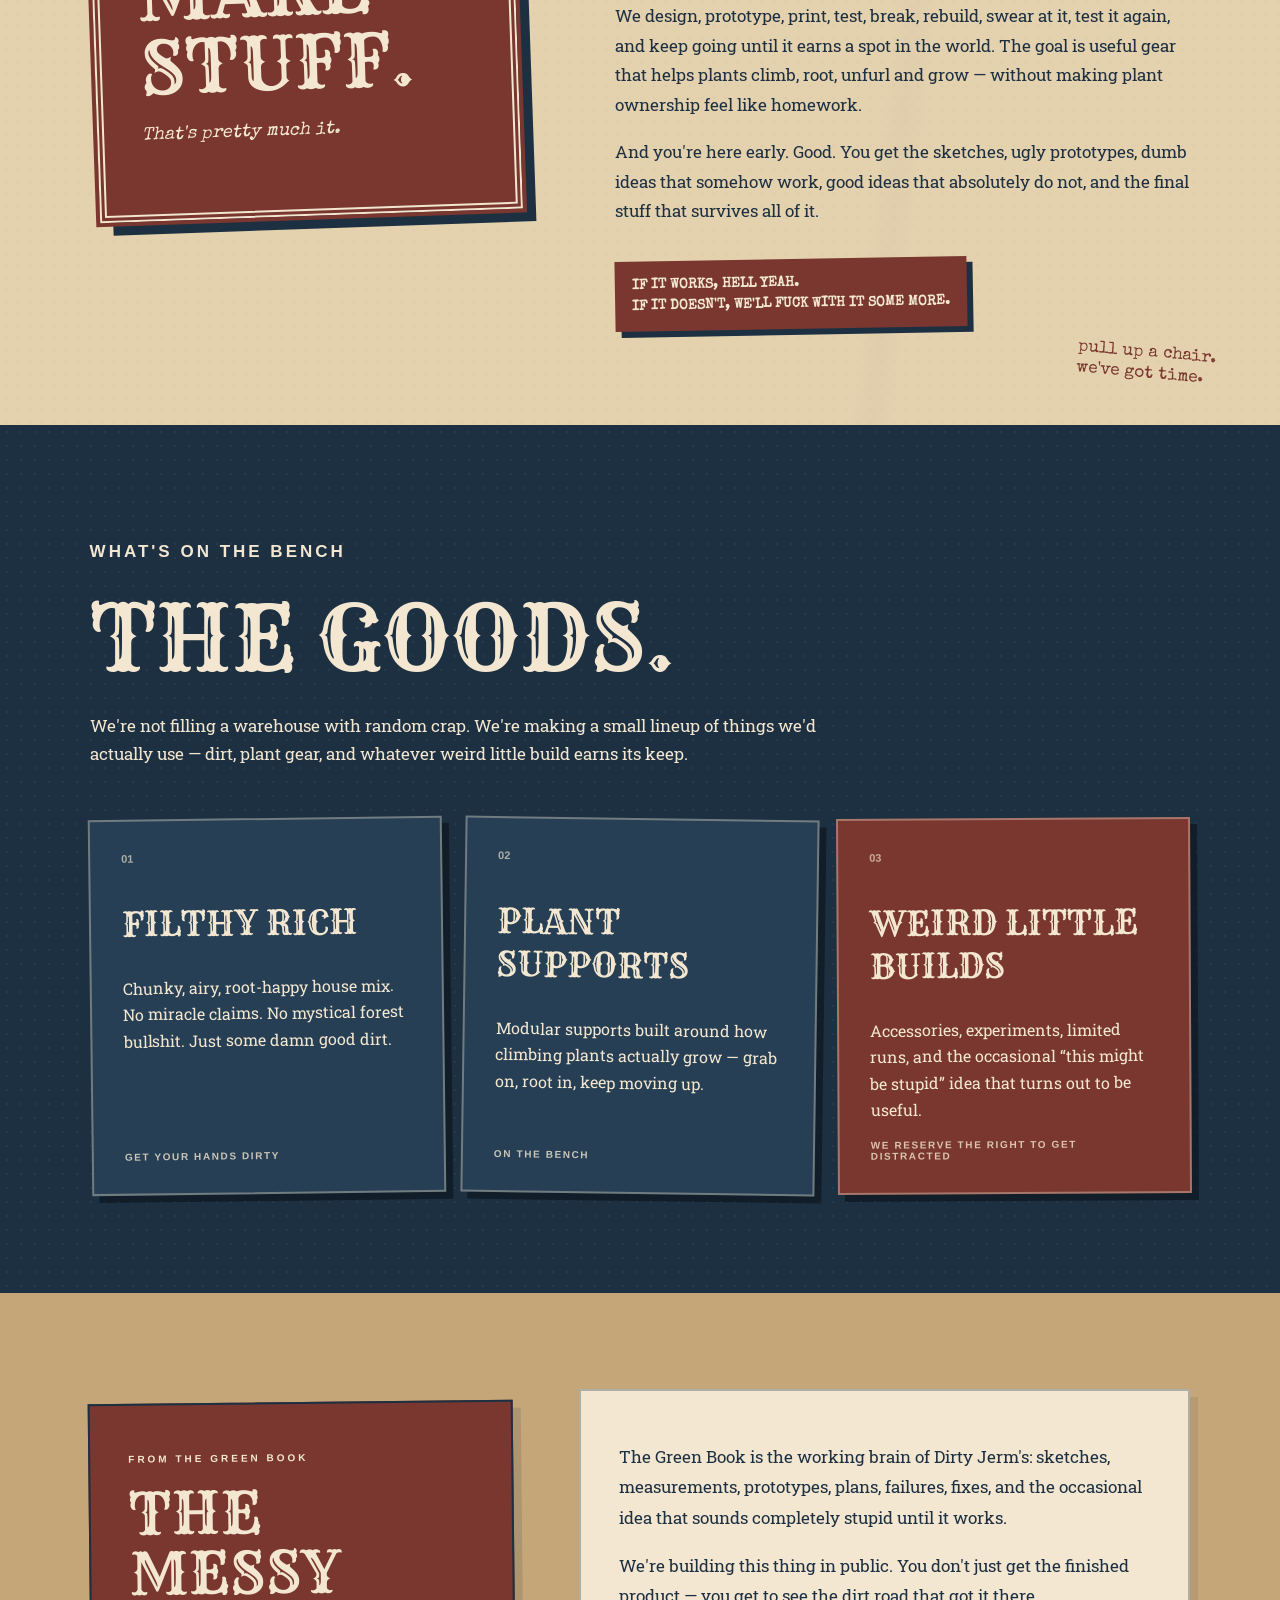
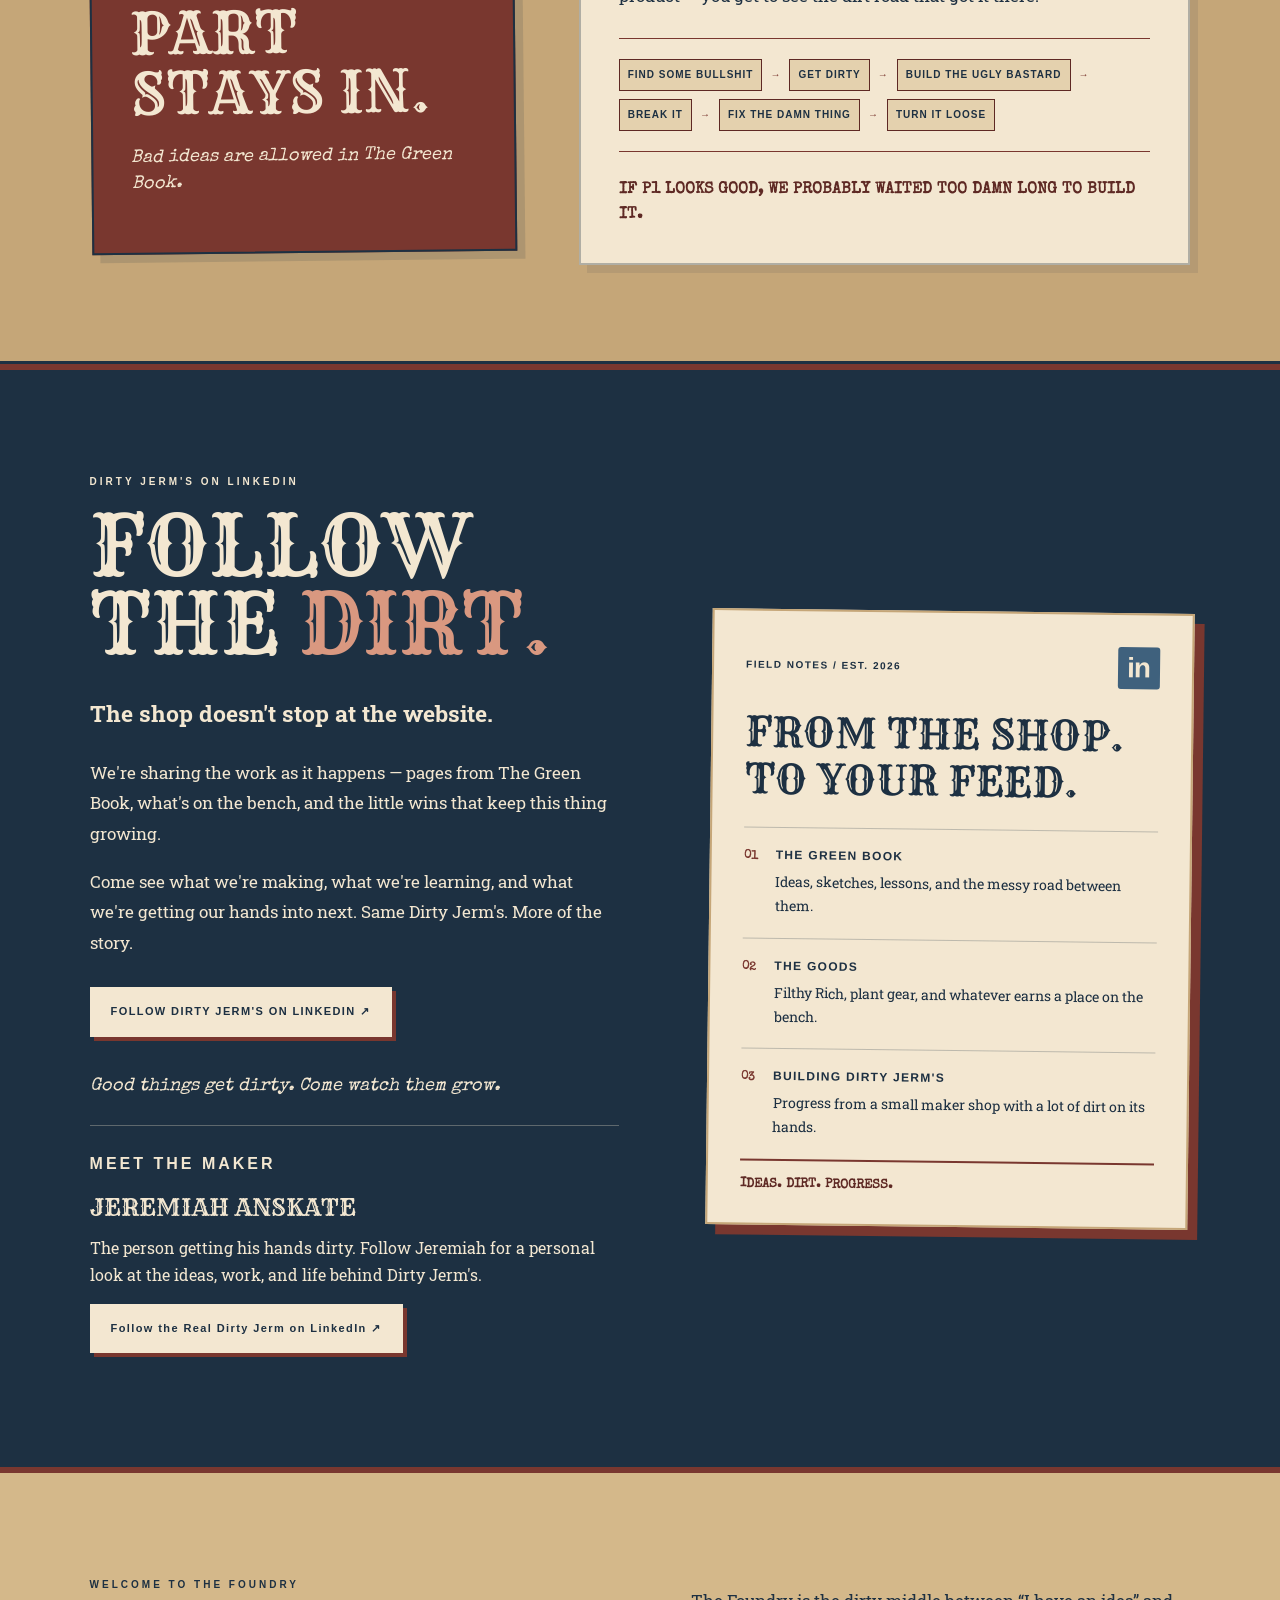
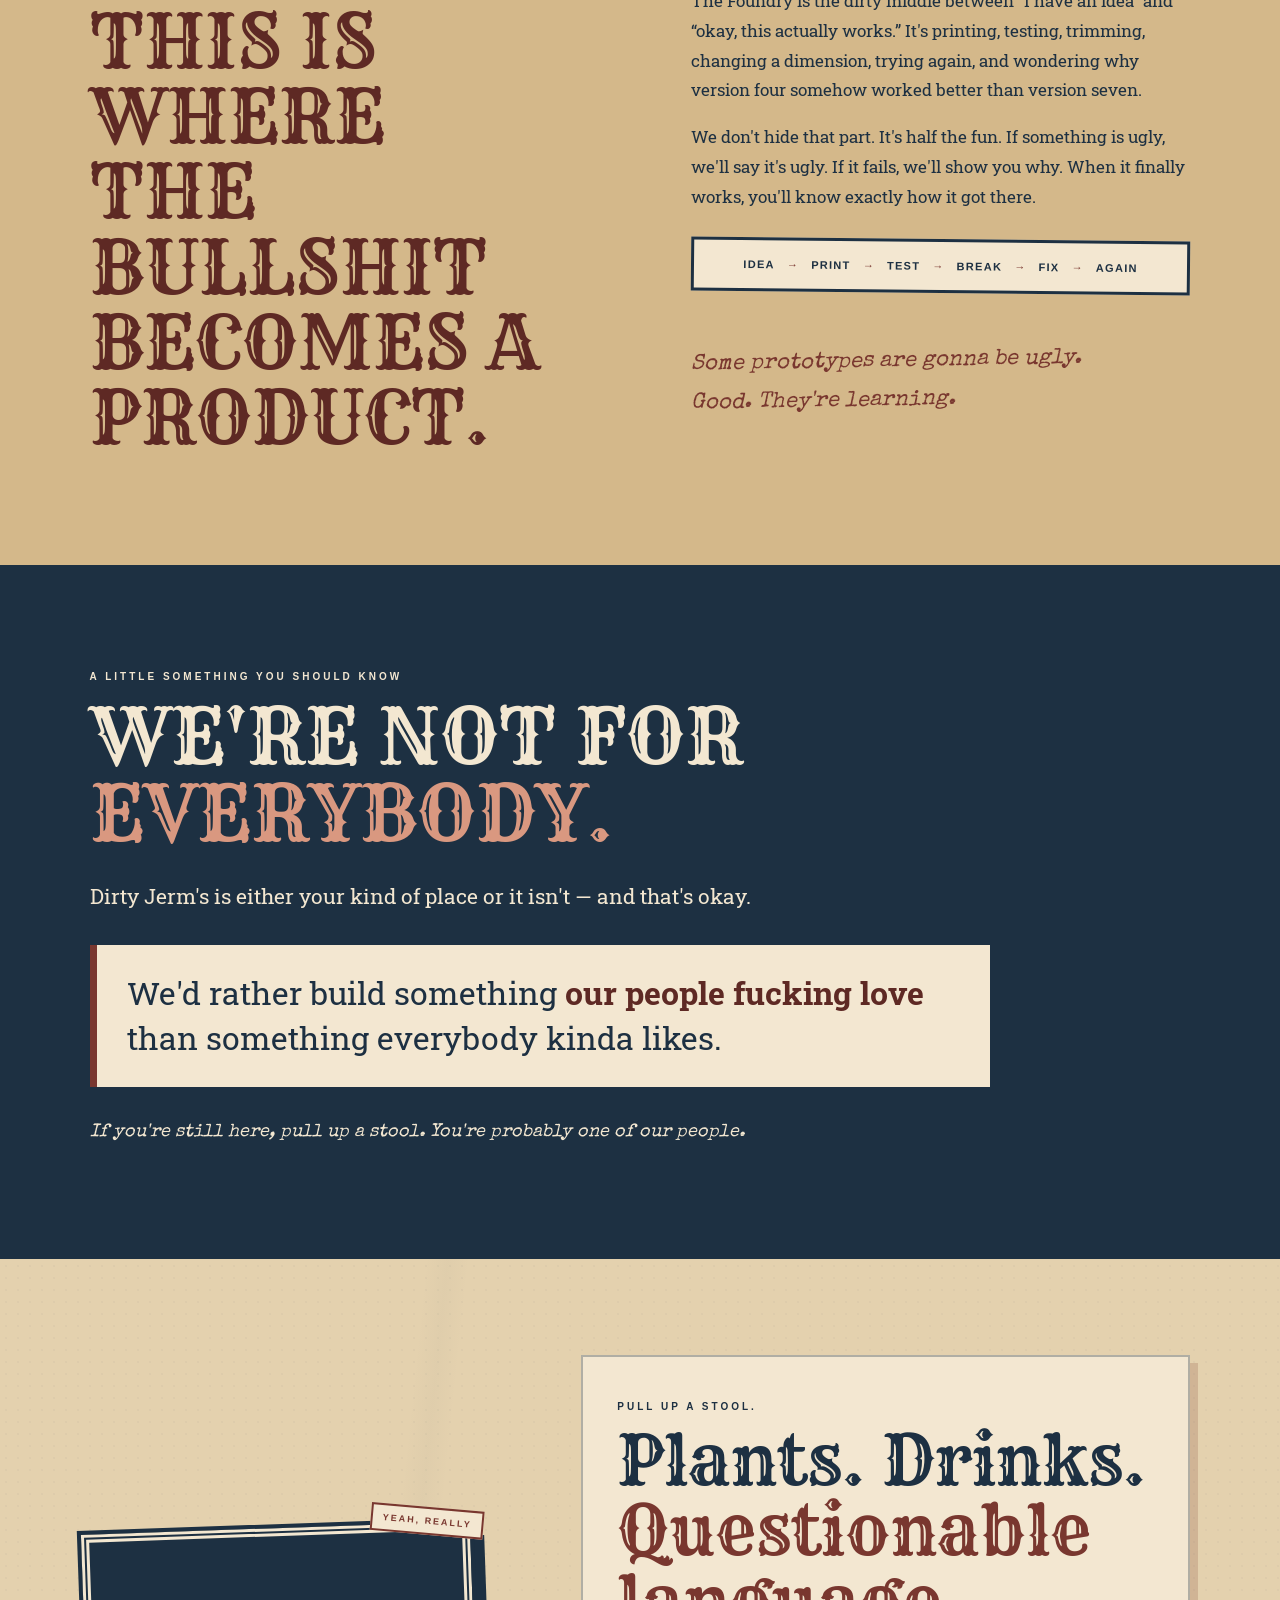
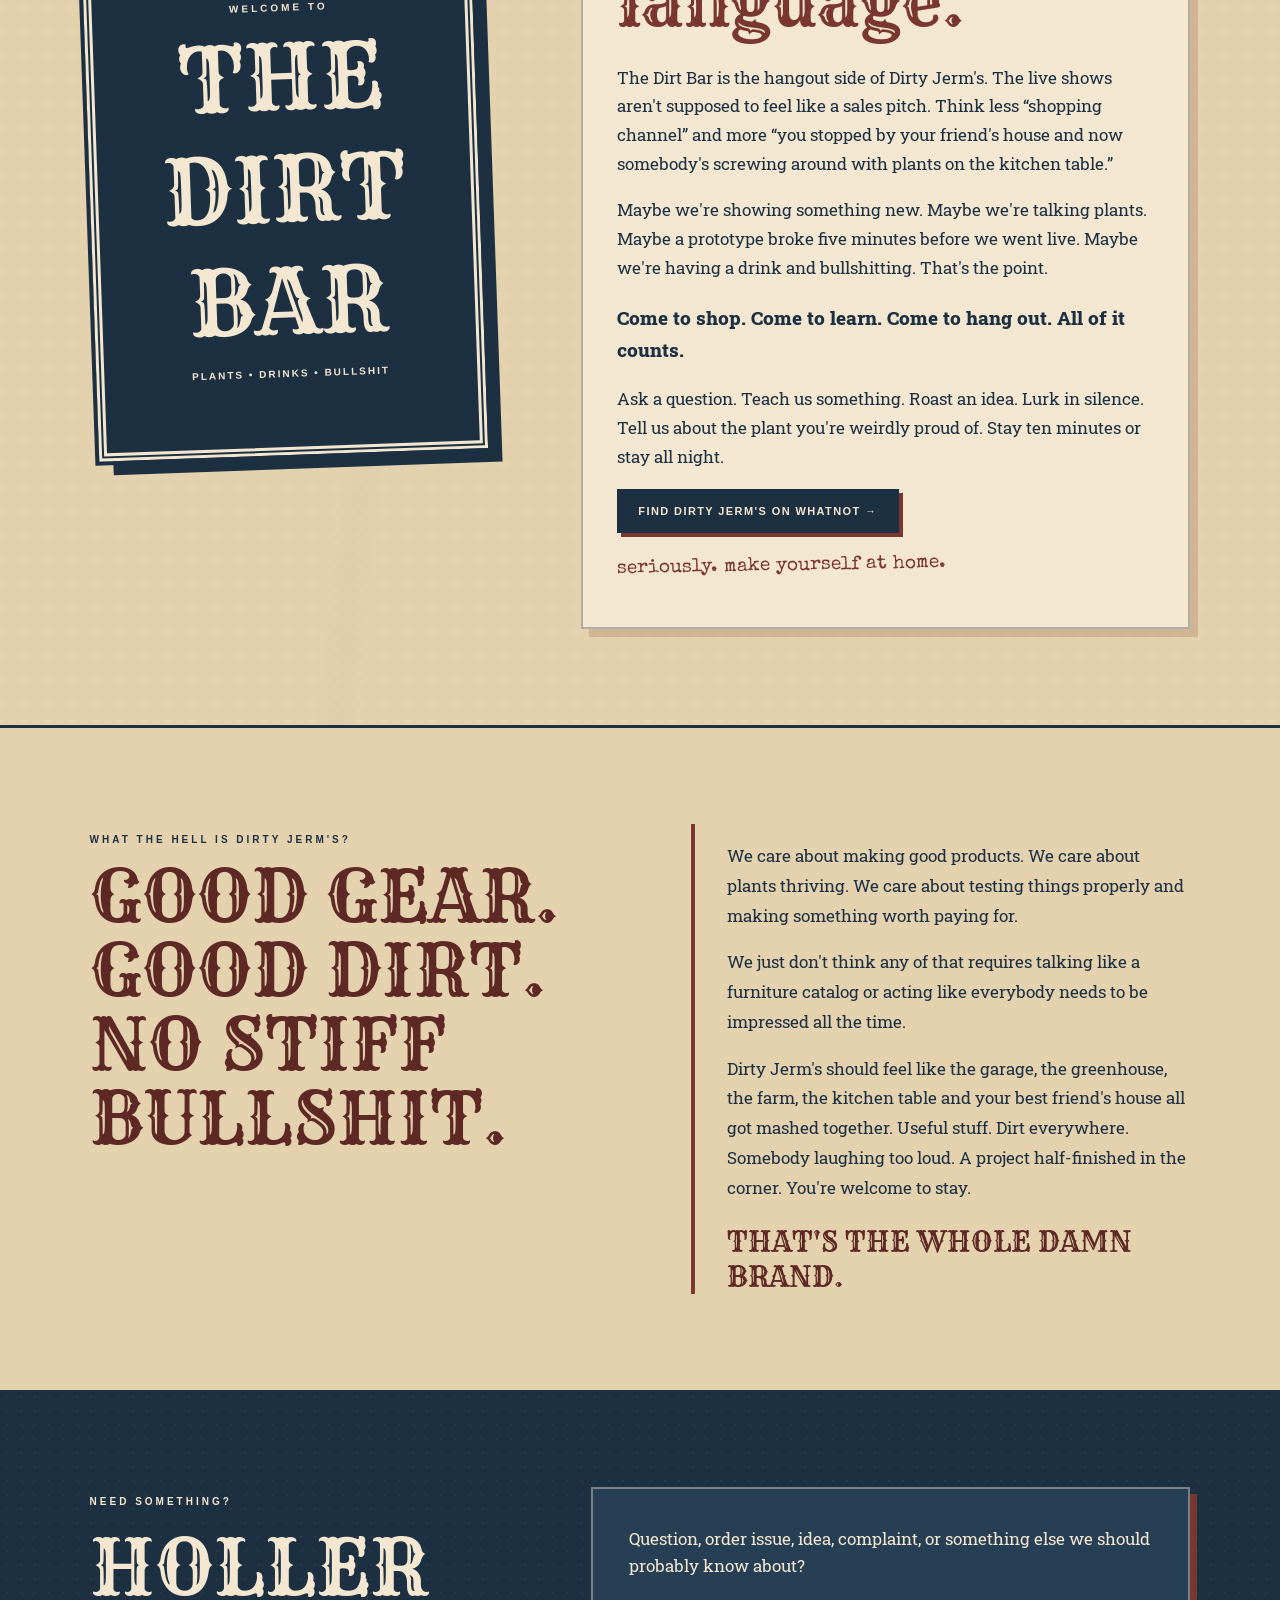
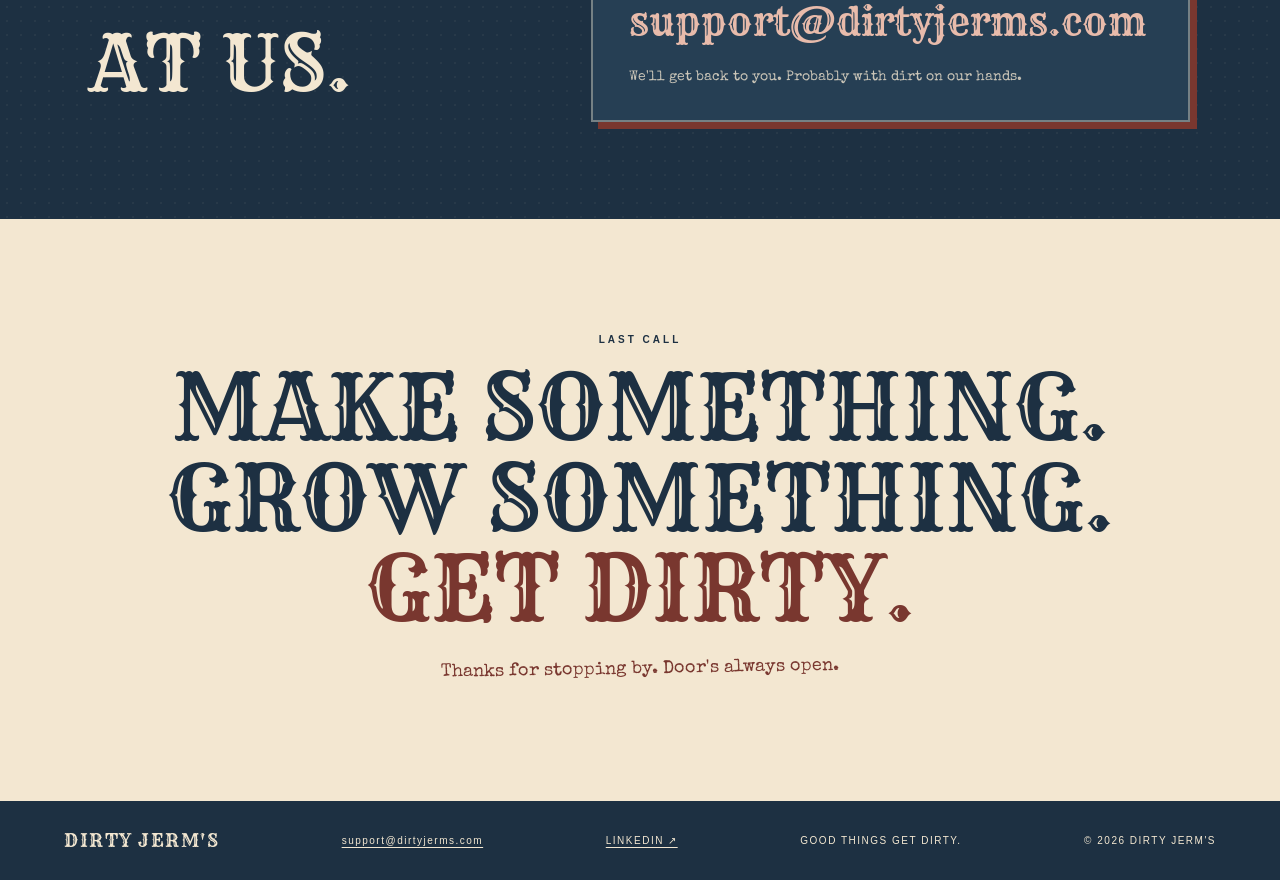
==== commit ec47b510: "Add files via upload" ====
--- a/index.html
+++ b/index.html
@@ -5,7 +5,7 @@
   <meta name="viewport" content="width=device-width, initial-scale=1" />
   <title>Dirty Jerm's — Good Things Get Dirty</title>
   <meta name="description" content="Dirty Jerm's is a small maker brand building plant gear, testing prototypes, and hanging out along the way. Established 2026." />
-  <link rel="stylesheet" href="styles.css?v=6.9" />
+  <link rel="stylesheet" href="styles.css?v=7.0" />
 
 
 </head>
@@ -41,7 +41,7 @@
       </div>
 
       <div class="hero-logo-area" aria-label="Dirty Jerm's logo">
-        <img src="assets/logo-transparent.png?v=6.9" alt="Dirty Jerm's — Good Things Get Dirty" />
+        <div class="circle-logo"><img src="assets/logo-circle.png?v=7.0" alt="Dirty Jerm's — Good Things Get Dirty. Established 2026." /></div>
         <span class="hero-scrawl scrawl-one">grab a drink.<br>stay awhile.</span>
         <span class="hero-scrawl scrawl-two">yeah, the dirt<br>is intentional.</span>
       </div>
--- a/styles.css
+++ b/styles.css
@@ -356,3 +356,7 @@
 @media(max-width:980px){.green-book,.linkedin-section{grid-template-columns:1fr}.green-book-title,.linkedin-board{transform:none}.green-book-copy,.dirt-bar-copy{padding:30px}.linkedin-board{margin-top:20px}.site-header nav{display:flex;gap:12px 18px}section[id]{scroll-margin-top:150px}}
 @media(max-width:620px){.section-pad{padding:64px 6vw}.green-book-title,.green-book-copy,.dirt-bar-copy,.linkedin-board{padding:26px 22px}.green-book-title h2{font-size:38px}.linkedin-copy h2{font-size:clamp(52px,15vw,78px)}.linkedin-board h3{font-size:30px}.site-header nav{font-size:9px}.people-punch{padding:22px;font-size:24px}.roadmap-mini{gap:8px}.button{max-width:100%;line-height:1.6}.dirt-bar-sign{max-width:100%}.contact-card{padding:26px}.contact-card a{font-size:26px}section[id]{scroll-margin-top:160px}}
 @media(prefers-reduced-motion:reduce){html{scroll-behavior:auto}*{transition:none!important;transform:none!important}}
+
+/* Circle badge: retain the supplied beige center and hide the reference-sheet surround. */
+.circle-logo{position:relative;width:100%;aspect-ratio:1;border-radius:50%;overflow:hidden;clip-path:circle(50%);}
+.hero-logo-area .circle-logo img{position:absolute;width:114.634146%;max-width:none;height:auto;left:-7.926829%;top:-3.658537%;}
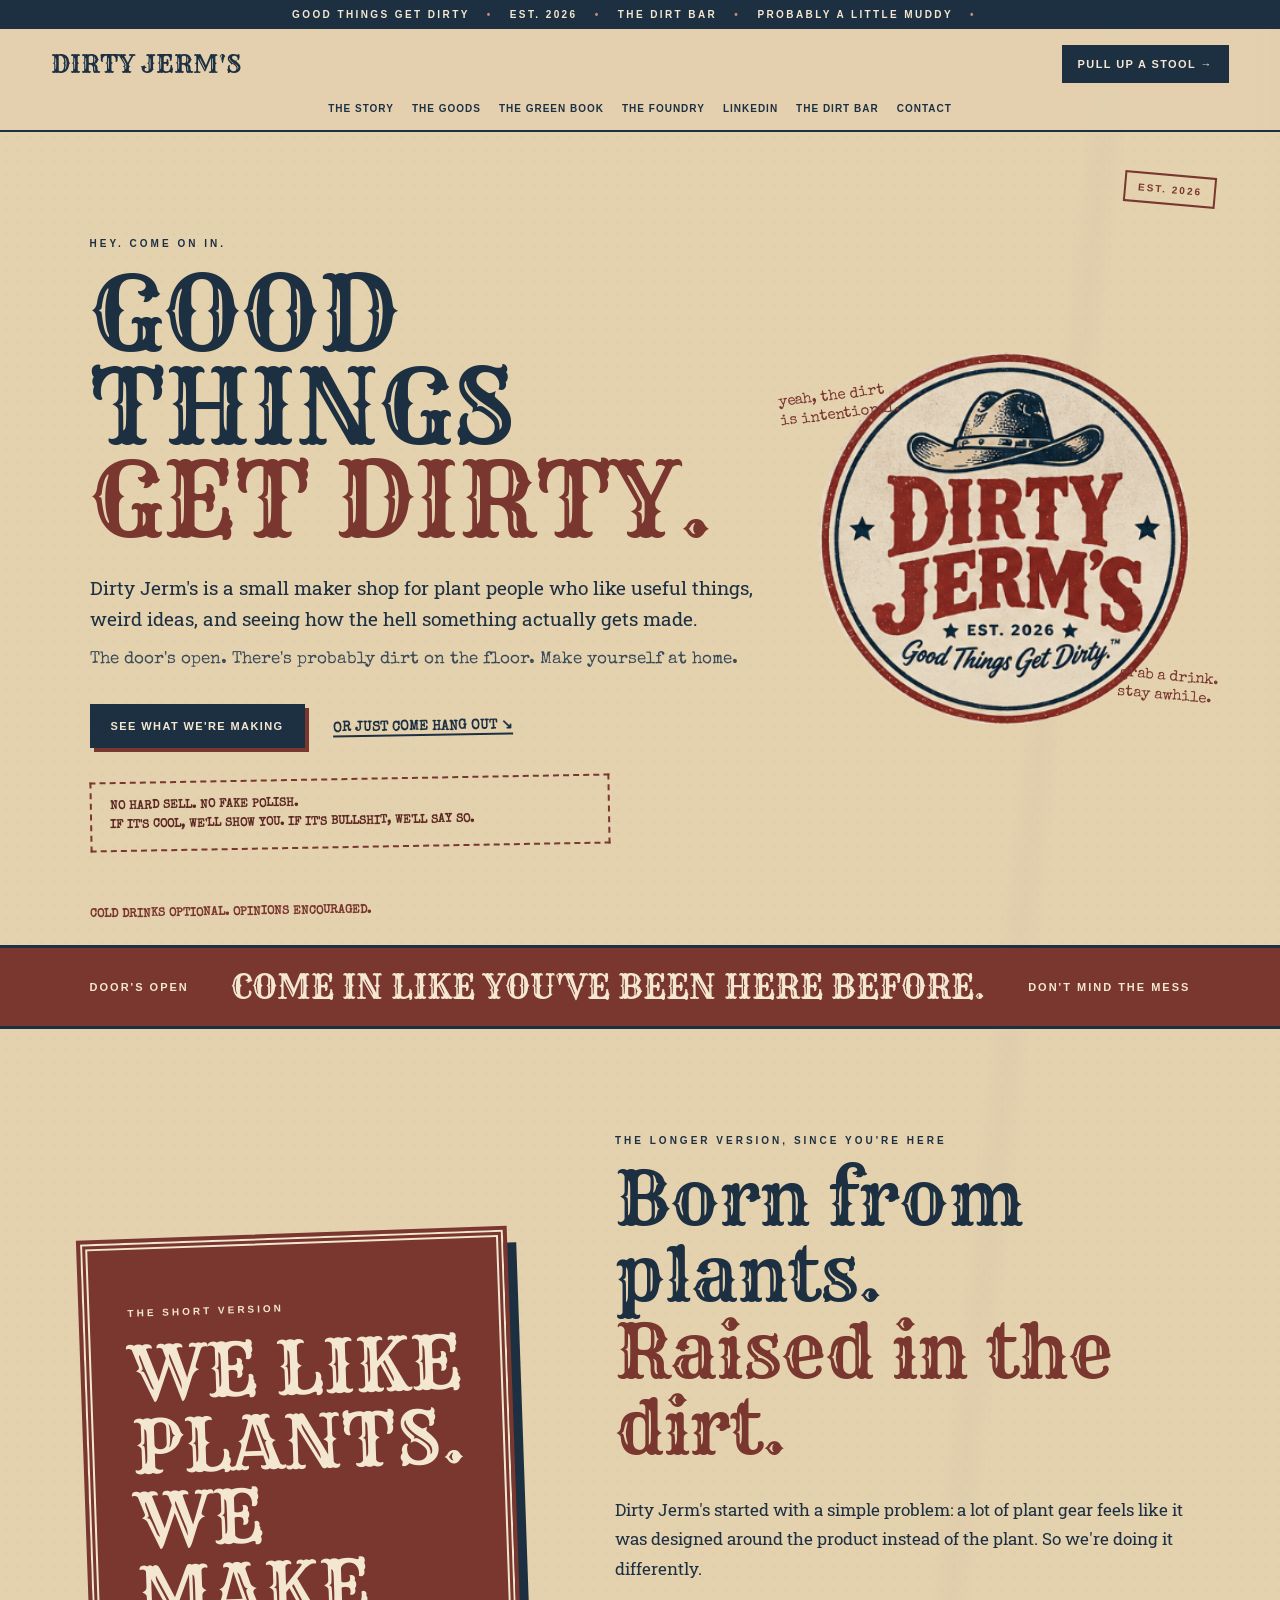
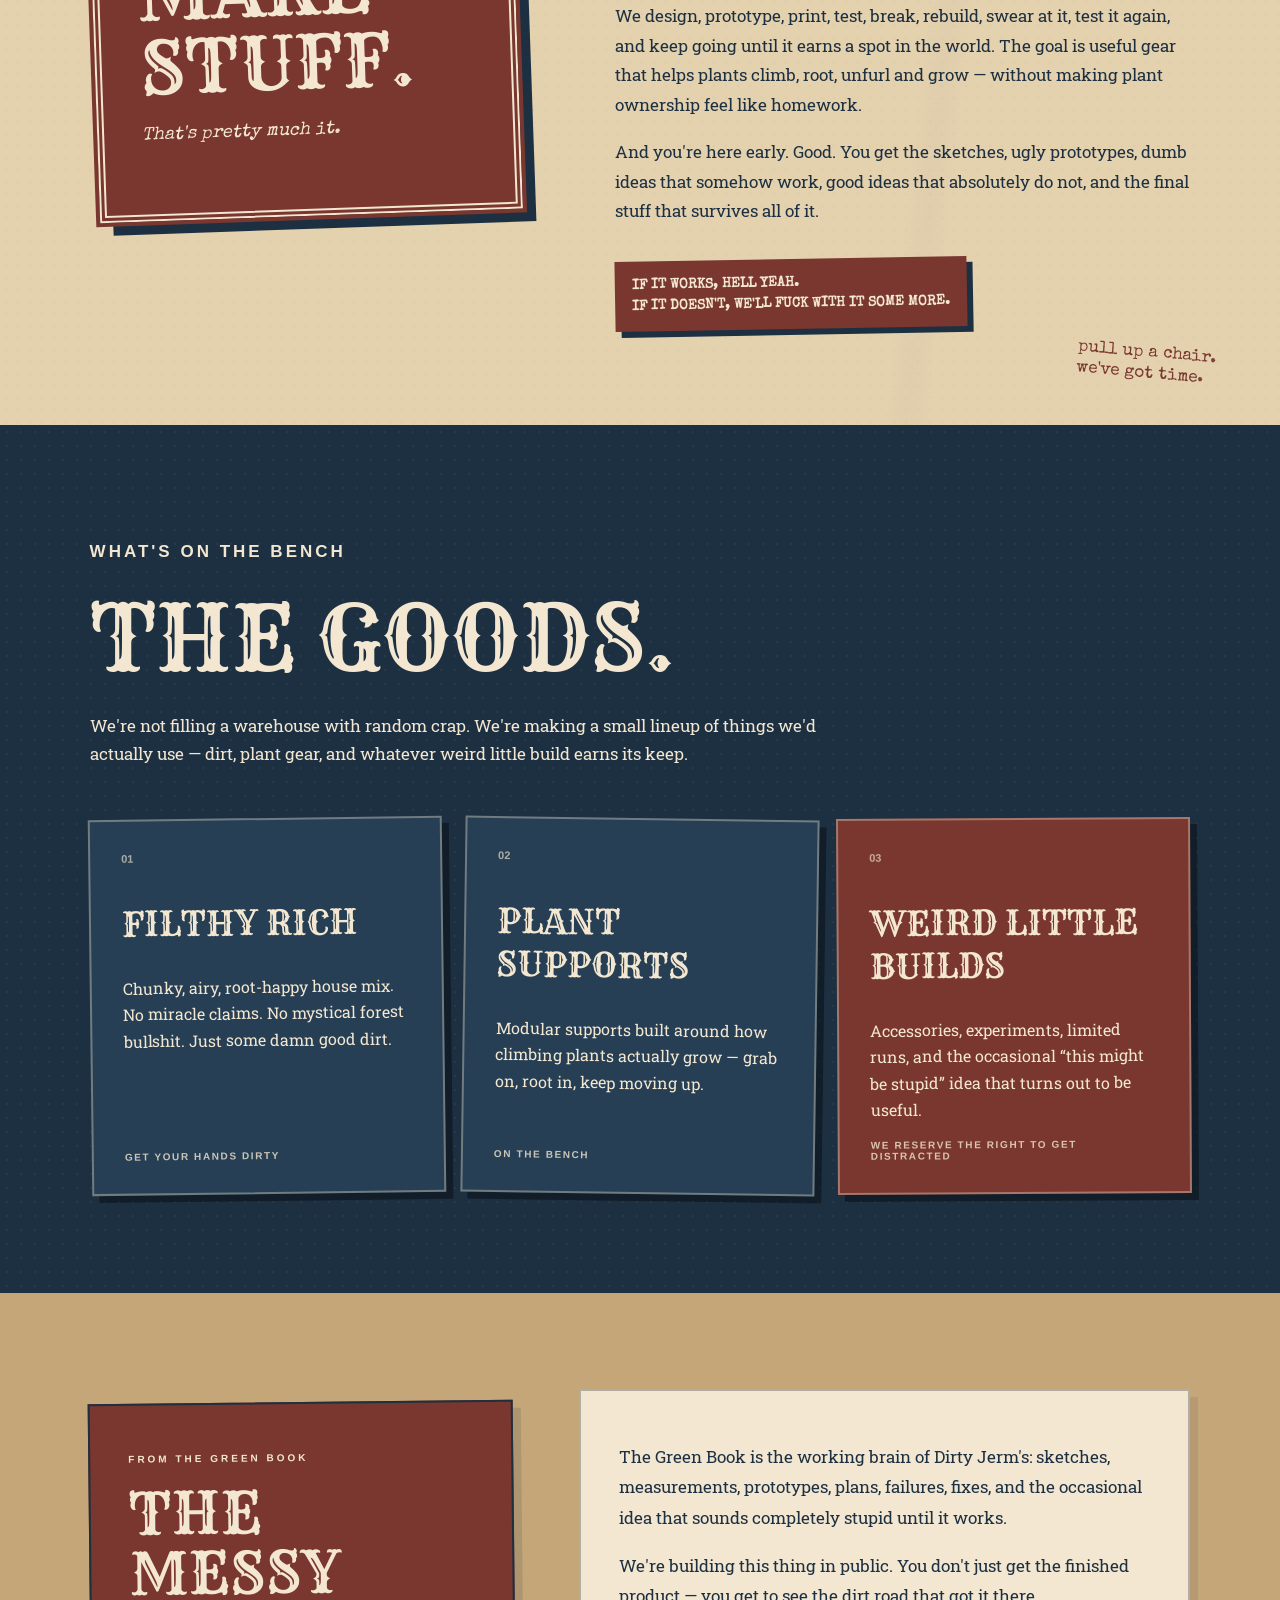
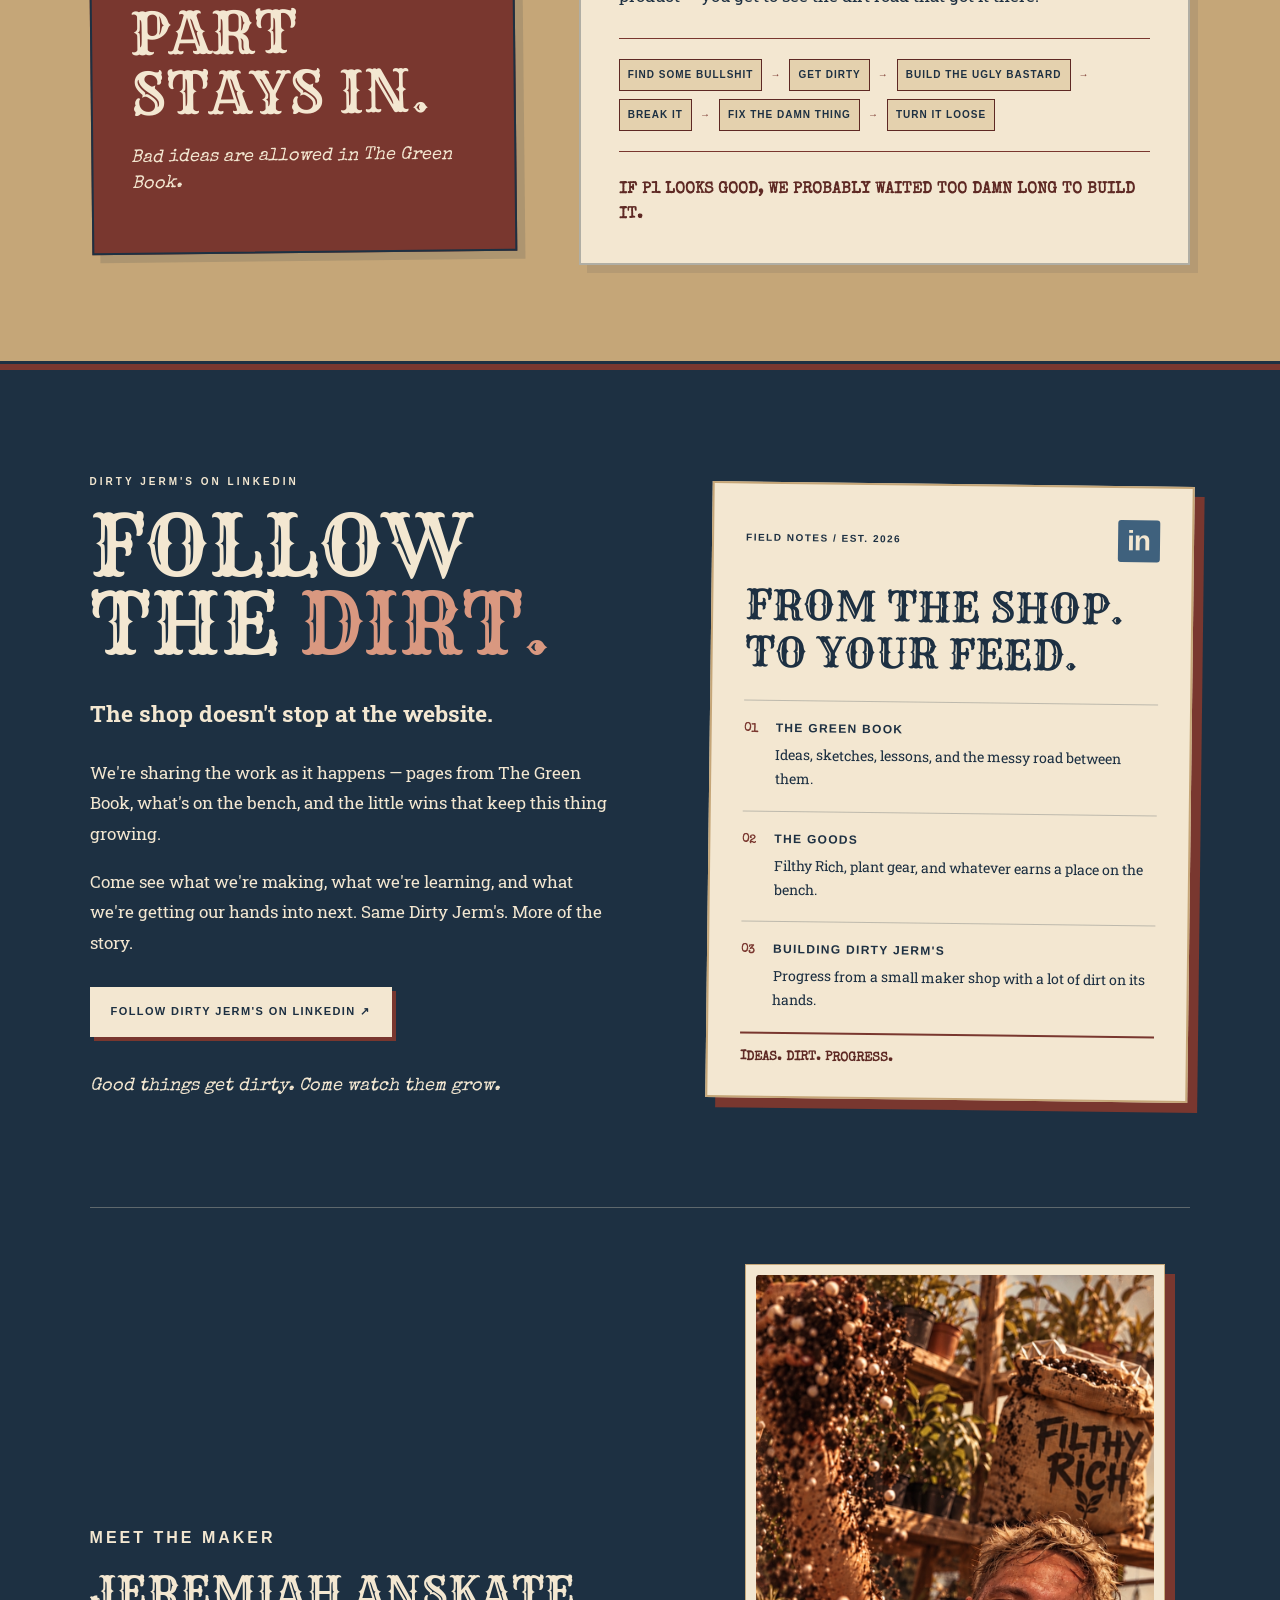
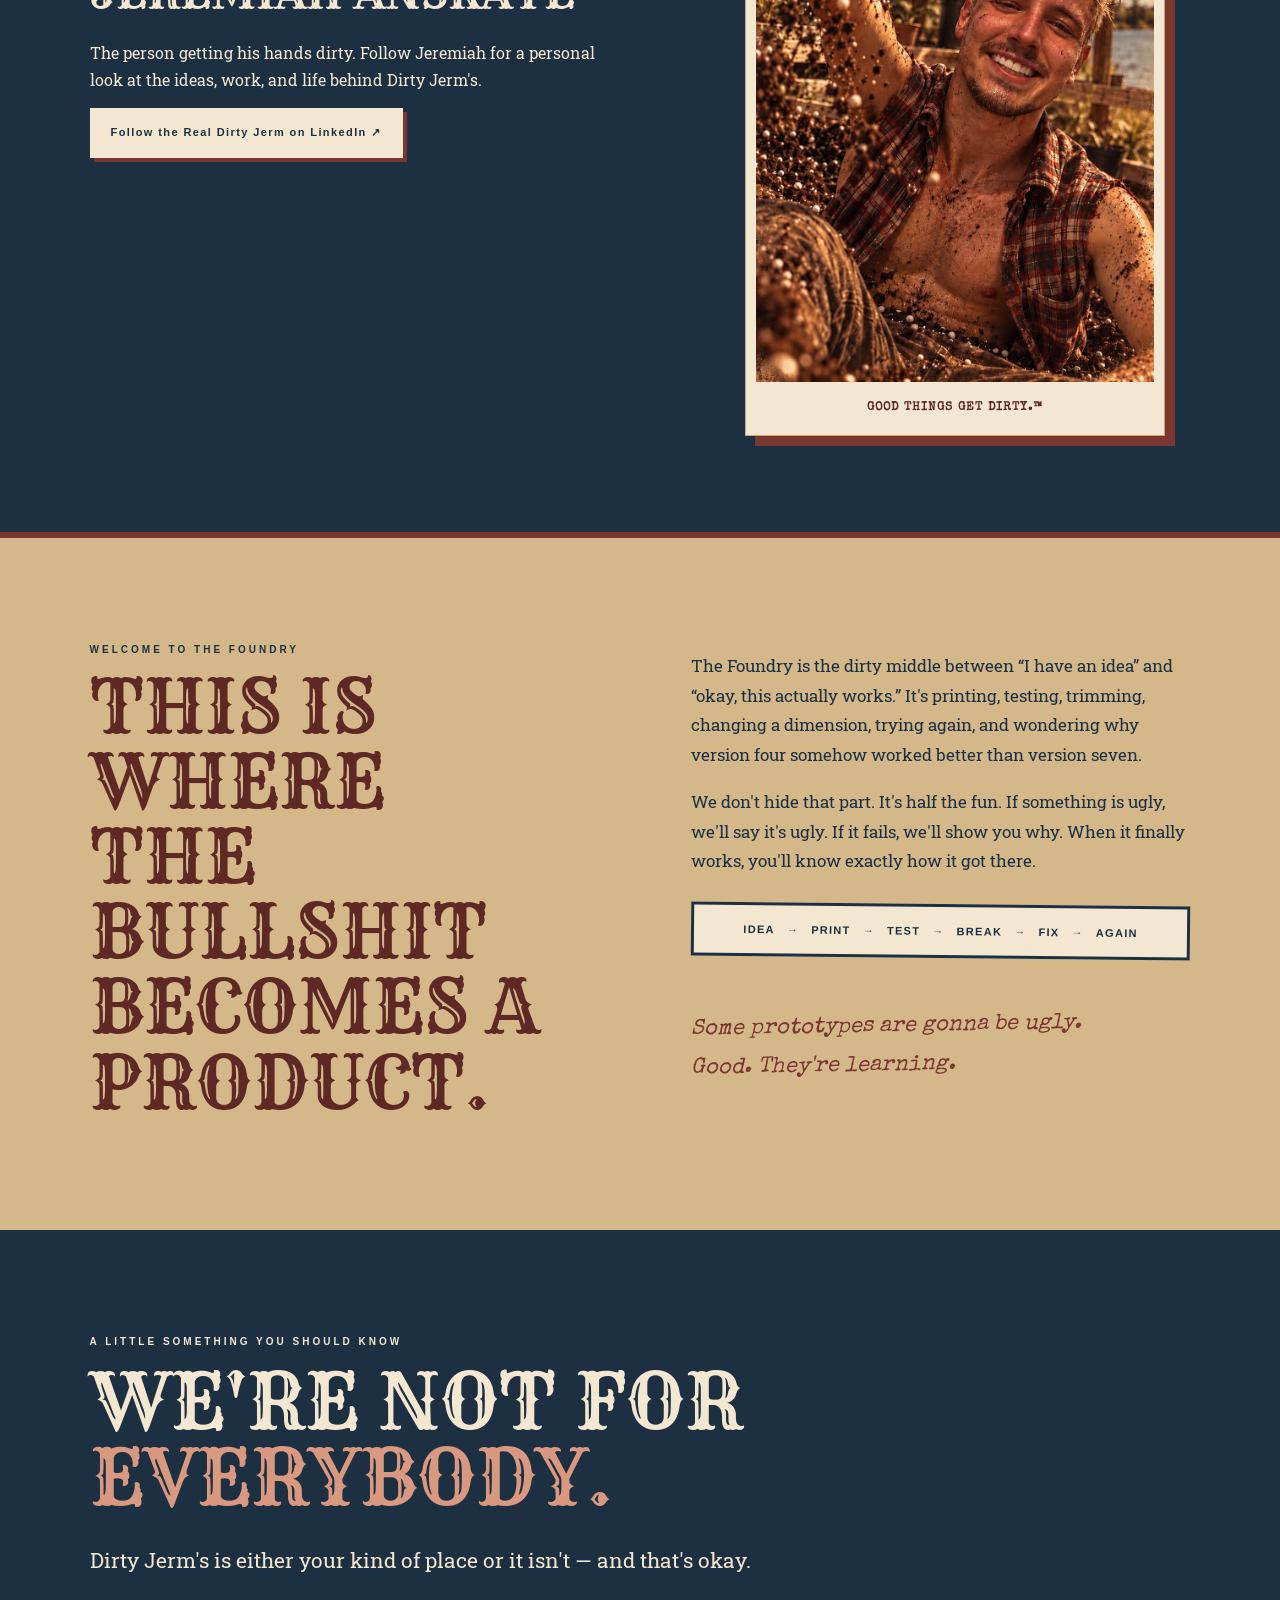
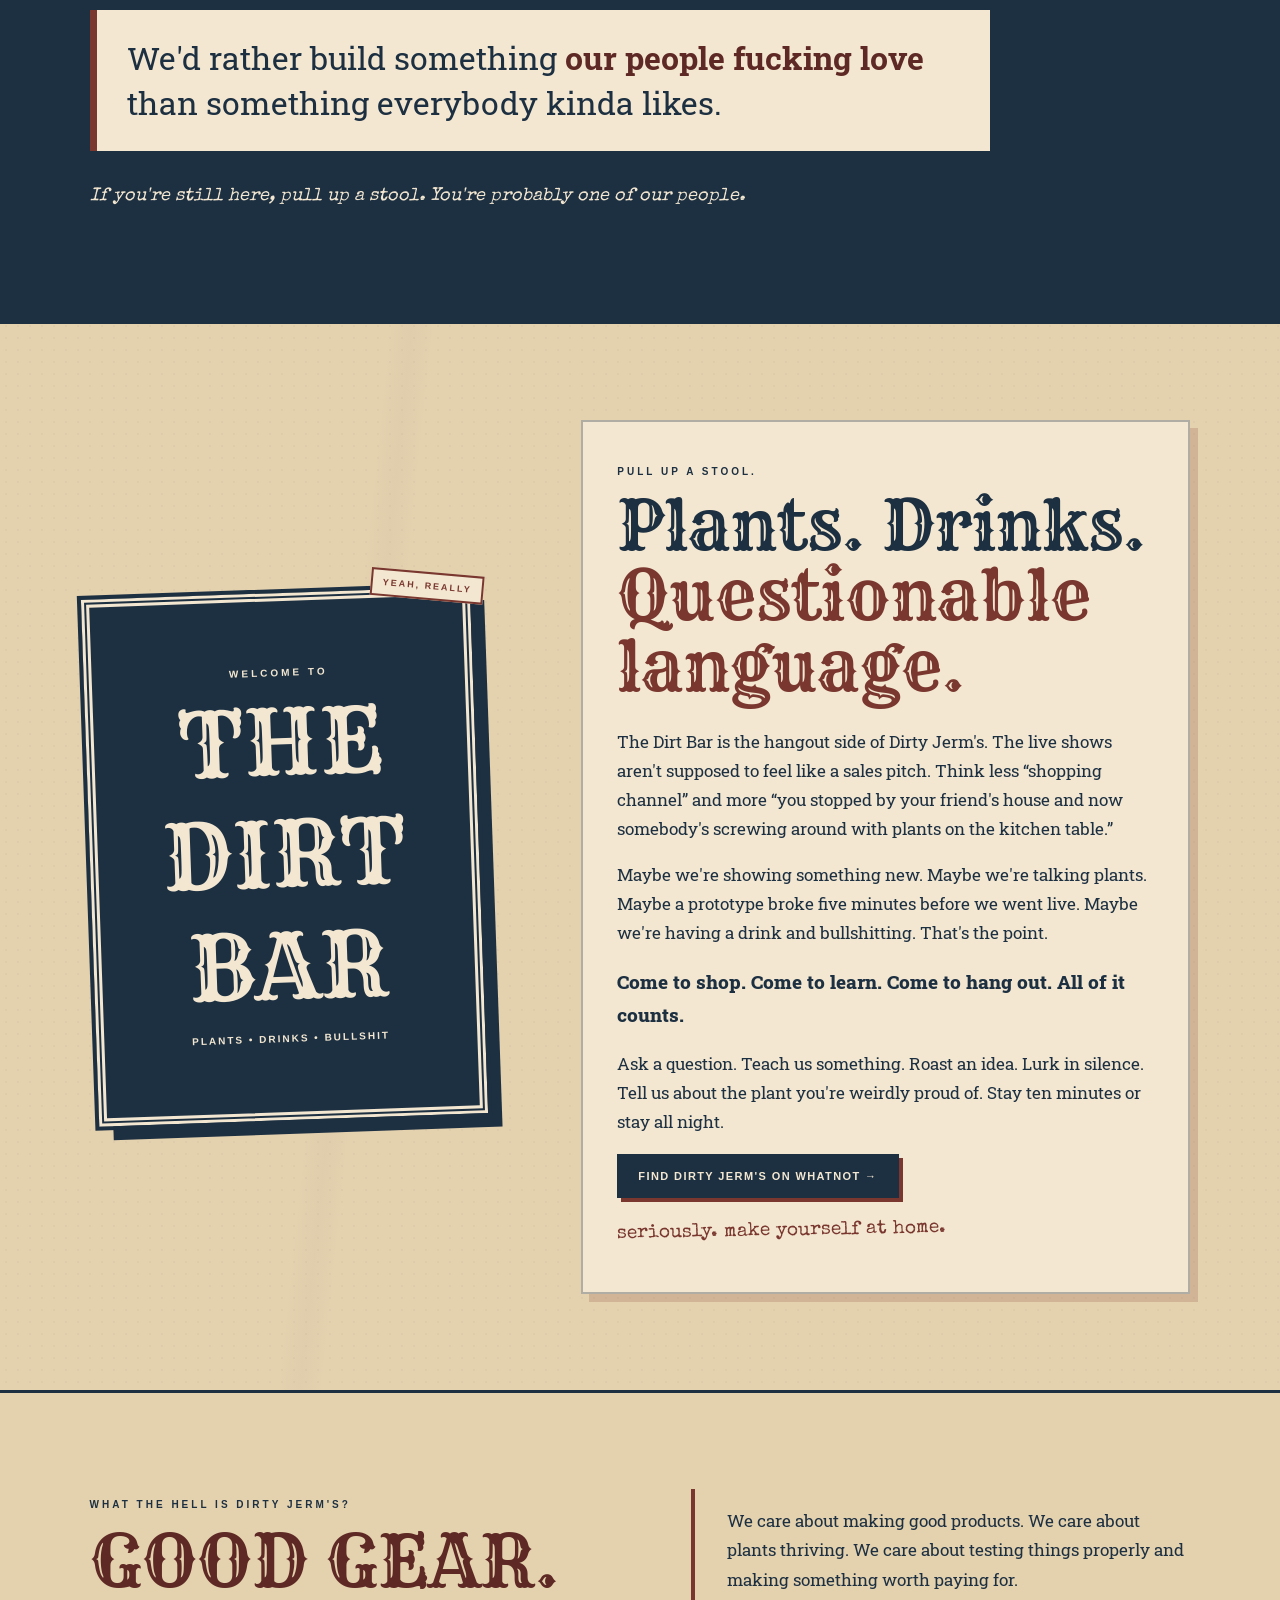
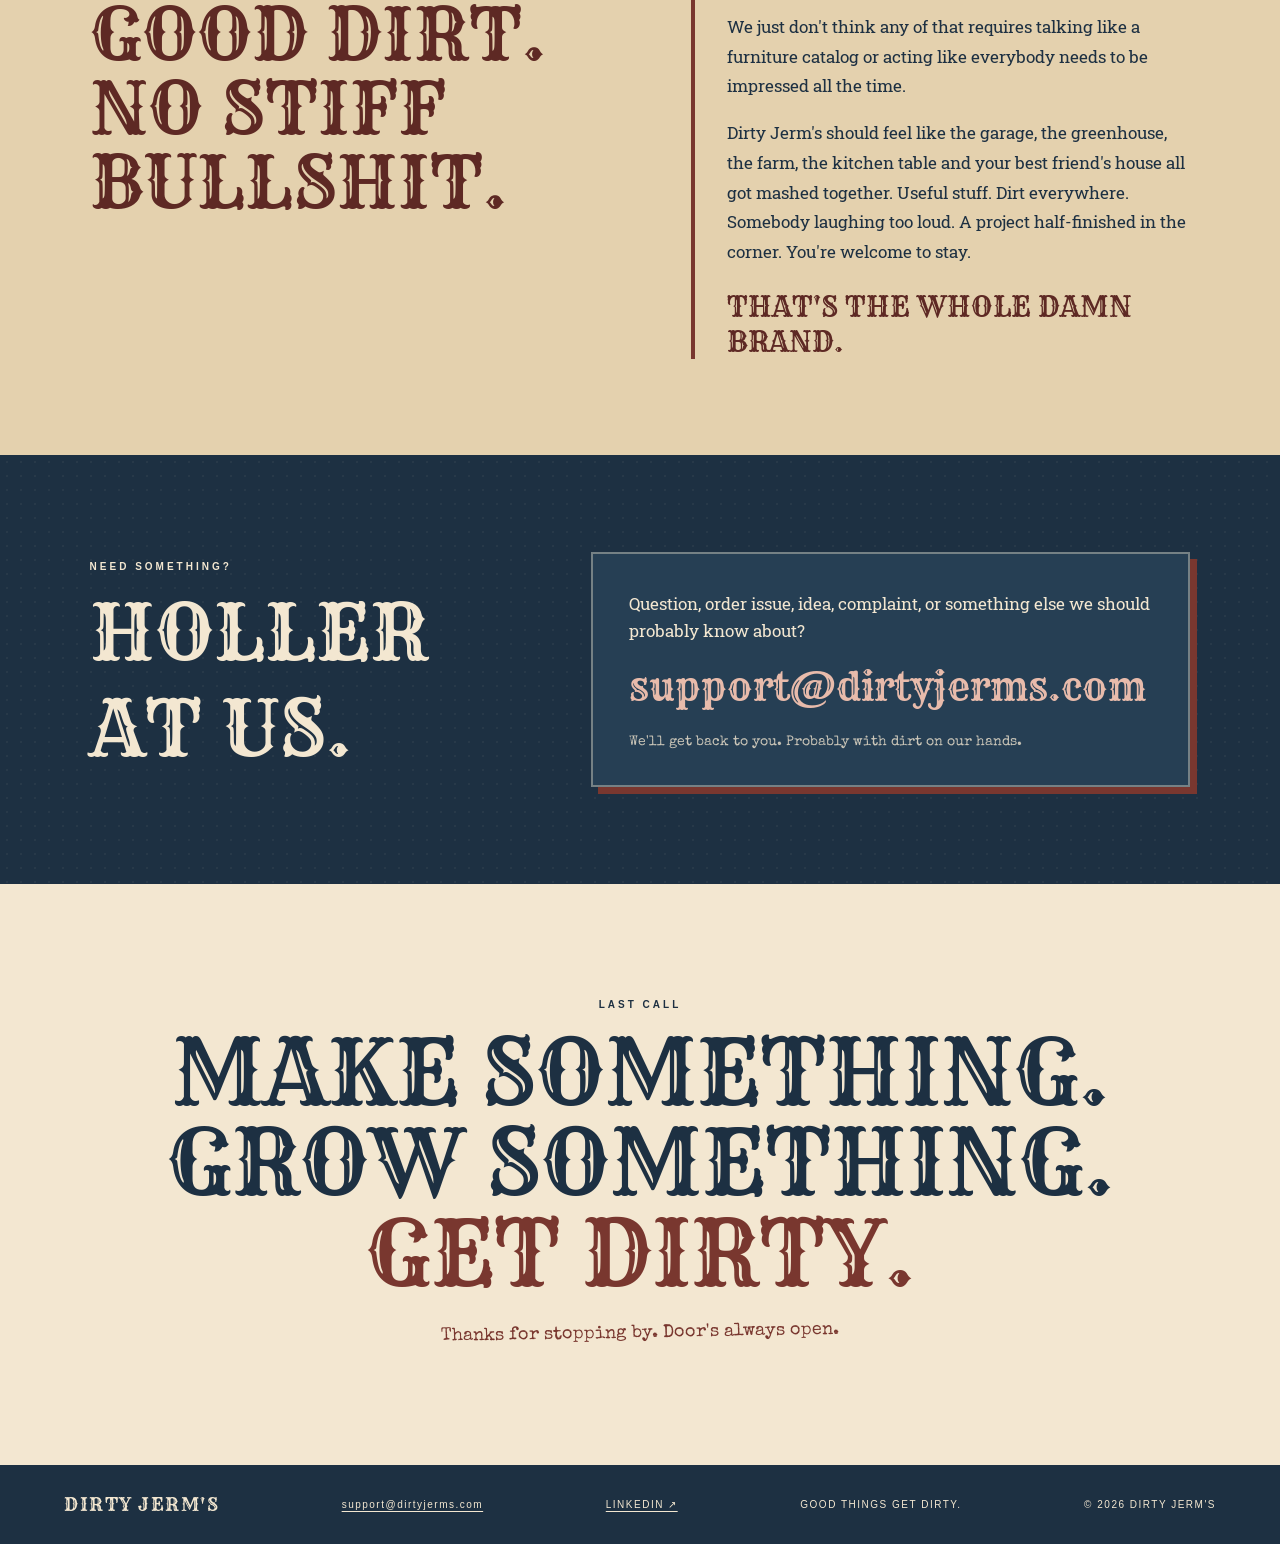
==== commit a9590a84: "Add files via upload" ====
--- a/index.html
+++ b/index.html
@@ -5,7 +5,7 @@
   <meta name="viewport" content="width=device-width, initial-scale=1" />
   <title>Dirty Jerm's — Good Things Get Dirty</title>
   <meta name="description" content="Dirty Jerm's is a small maker brand building plant gear, testing prototypes, and hanging out along the way. Established 2026." />
-  <link rel="stylesheet" href="styles.css?v=7.0" />
+  <link rel="stylesheet" href="styles.css?v=7.2" />
 
 
 </head>
@@ -127,12 +127,7 @@
         <p>Come see what we're making, what we're learning, and what we're getting our hands into next. Same Dirty Jerm's. More of the story.</p>
         <a class="button linkedin-button" href="https://www.linkedin.com/company/dirty-jerm-s/" target="_blank" rel="noopener noreferrer">FOLLOW DIRTY JERM'S ON LINKEDIN ↗</a>
         <p class="hand-note">Good things get dirty. Come watch them grow.</p>
-        <div class="founder-follow">
-          <p class="eyebrow light">MEET THE MAKER</p>
-          <h3>JEREMIAH ANSKATE</h3>
-          <p>The person getting his hands dirty. Follow Jeremiah for a personal look at the ideas, work, and life behind Dirty Jerm's.</p>
-          <a class="button linkedin-button" href="https://www.linkedin.com/in/anskatej/" target="_blank" rel="noopener noreferrer">Follow the Real Dirty Jerm on LinkedIn ↗</a>
-        </div>
+
       </div>
       <div class="linkedin-board" aria-label="What we share on LinkedIn">
         <div class="board-top"><span>FIELD NOTES / EST. 2026</span><span class="linkedin-mark" aria-hidden="true">in</span></div>
@@ -142,6 +137,18 @@
         <article><span>03</span><div><h4>BUILDING DIRTY JERM'S</h4><p>Progress from a small maker shop with a lot of dirt on its hands.</p></div></article>
         <div class="board-bottom">IDEAS. DIRT. PROGRESS.</div>
       </div>
+        <div class="founder-follow" aria-labelledby="maker-heading">
+          <div class="maker-copy">
+          <p class="eyebrow light">MEET THE MAKER</p>
+          <h3 id="maker-heading">JEREMIAH ANSKATE</h3>
+          <p>The person getting his hands dirty. Follow Jeremiah for a personal look at the ideas, work, and life behind Dirty Jerm's.</p>
+          <a class="button linkedin-button" href="https://www.linkedin.com/in/anskatej/" target="_blank" rel="noopener noreferrer">Follow the Real Dirty Jerm on LinkedIn ↗</a>
+          </div>
+          <figure class="maker-portrait">
+            <img src="assets/jeremiah-filthy-rich-approved.png" alt="Jeremiah getting his hands dirty with Filthy Rich soil in the greenhouse." width="941" height="1672" loading="lazy" decoding="async" />
+            <figcaption>GOOD THINGS GET DIRTY.™</figcaption>
+          </figure>
+        </div>
     </section>
 
     <section id="foundry" class="foundry section-pad">
--- a/styles.css
+++ b/styles.css
@@ -360,3 +360,13 @@
 /* Circle badge: retain the supplied beige center and hide the reference-sheet surround. */
 .circle-logo{position:relative;width:100%;aspect-ratio:1;border-radius:50%;overflow:hidden;clip-path:circle(50%);}
 .hero-logo-area .circle-logo img{position:absolute;width:114.634146%;max-width:none;height:auto;left:-7.926829%;top:-3.658537%;}
+
+/* Maker portrait: warm film tones with the full campaign composition intact. */
+.founder-follow{grid-column:1 / -1;display:grid;grid-template-columns:minmax(0,1fr) minmax(0,.85fr);align-items:center;gap:6vw;margin-top:0;padding-top:56px;}
+.maker-copy{max-width:540px;}
+.founder-follow h3{font-size:clamp(28px,3.4vw,48px);line-height:1.15;margin:16px 0 22px;}
+.maker-portrait{width:100%;max-width:420px;margin:0;justify-self:center;padding:10px;background:var(--cream);border:1px solid var(--paper-deep);box-shadow:10px 10px 0 var(--red);}
+.maker-portrait img{display:block;width:100%;height:auto;filter:none;}
+.maker-portrait figcaption{padding:17px 6px 8px;color:var(--red-dark);text-align:center;font:700 12px/1.5 var(--hand);letter-spacing:1px;}
+@media(max-width:980px){.founder-follow{grid-template-columns:1fr;gap:30px;padding-top:40px;}.maker-copy{max-width:650px;}.maker-portrait{justify-self:start;}}
+@media(max-width:620px){.maker-portrait{max-width:360px;box-shadow:6px 6px 0 var(--red);padding:8px;}.maker-portrait figcaption{font-size:11px;}}
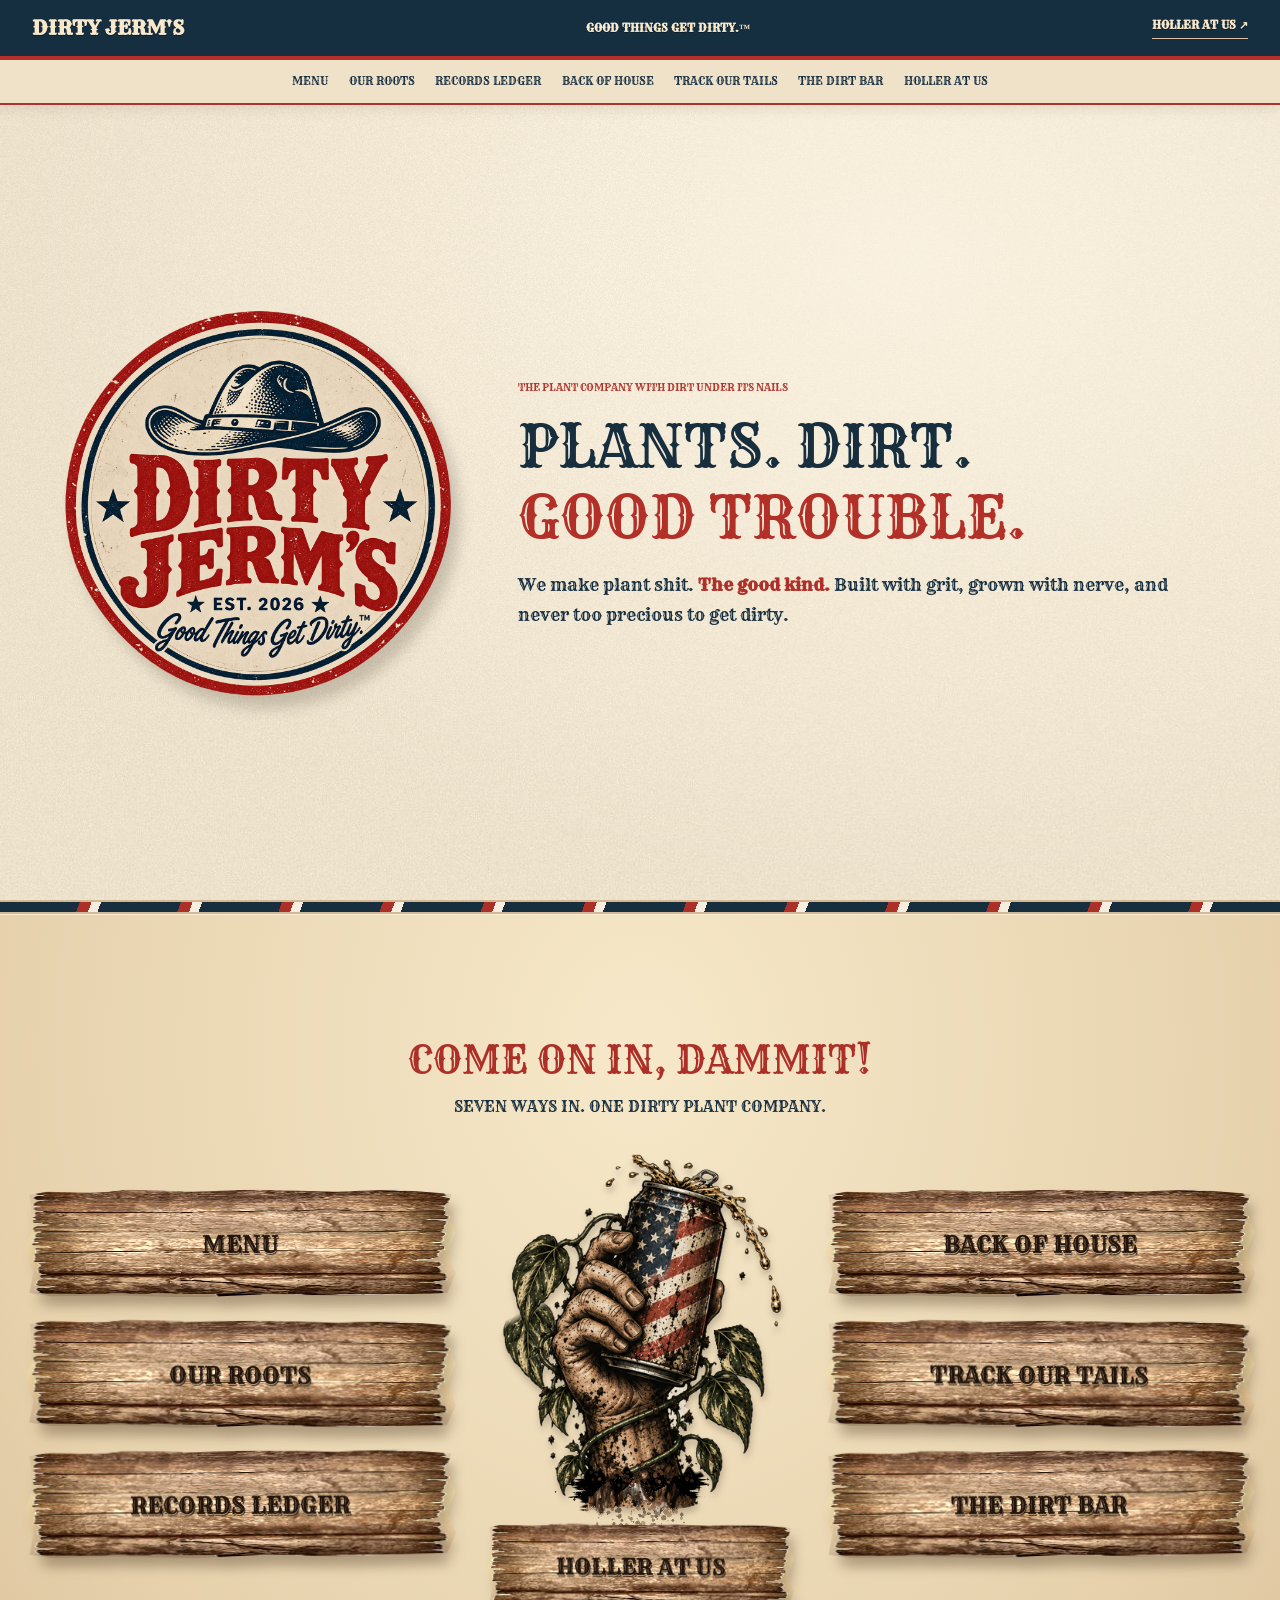
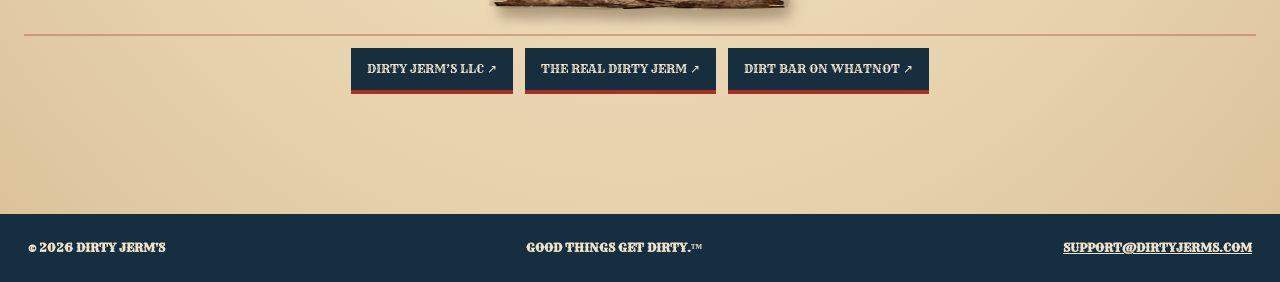
==== commit 66169c94: "Add files via upload" ====
--- a/index.html
+++ b/index.html
@@ -1,238 +1,2 @@
-<!doctype html>
-<html lang="en">
-<head>
-  <meta charset="utf-8" />
-  <meta name="viewport" content="width=device-width, initial-scale=1" />
-  <title>Dirty Jerm's — Good Things Get Dirty</title>
-  <meta name="description" content="Dirty Jerm's is a small maker brand building plant gear, testing prototypes, and hanging out along the way. Established 2026." />
-  <link rel="stylesheet" href="styles.css?v=7.2" />
-
-
-</head>
-<body>
-  <div class="top-strip">GOOD THINGS GET DIRTY <span>•</span> EST. 2026 <span>•</span> THE DIRT BAR <span>•</span> PROBABLY A LITTLE MUDDY <span>•</span></div>
-
-  <header class="site-header">
-    <a class="brand" href="#top">DIRTY JERM'S</a>
-    <nav aria-label="Main navigation">
-      <a href="#story">THE STORY</a>
-      <a href="#goods">THE GOODS</a>
-      <a href="#green-book">THE GREEN BOOK</a>
-      <a href="#foundry">THE FOUNDRY</a>
-      <a href="#linkedin">LINKEDIN</a>
-      <a href="#dirt-bar">THE DIRT BAR</a>
-      <a href="#contact">CONTACT</a>
-    </nav>
-    <a class="small-button" href="#dirt-bar">PULL UP A STOOL →</a>
-  </header>
-
-  <main id="top">
-    <section class="hero section-pad">
-      <div class="hero-copy">
-        <p class="eyebrow">HEY. COME ON IN.</p>
-        <h1>GOOD THINGS<br><em>GET DIRTY.</em></h1>
-        <p class="hero-lead">Dirty Jerm's is a small maker shop for plant people who like useful things, weird ideas, and seeing how the hell something actually gets made.</p>
-        <p class="hero-note">The door's open. There's probably dirt on the floor. Make yourself at home.</p>
-        <div class="hero-actions">
-          <a class="button" href="#goods">SEE WHAT WE'RE MAKING</a>
-          <a class="scribble-link" href="#dirt-bar">OR JUST COME HANG OUT ↘</a>
-        </div>
-        <div class="kitchen-note">NO HARD SELL. NO FAKE POLISH.<br>IF IT'S COOL, WE'LL SHOW YOU. IF IT'S BULLSHIT, WE'LL SAY SO.</div>
-      </div>
-
-      <div class="hero-logo-area" aria-label="Dirty Jerm's logo">
-        <div class="circle-logo"><img src="assets/logo-circle.png?v=7.0" alt="Dirty Jerm's — Good Things Get Dirty. Established 2026." /></div>
-        <span class="hero-scrawl scrawl-one">grab a drink.<br>stay awhile.</span>
-        <span class="hero-scrawl scrawl-two">yeah, the dirt<br>is intentional.</span>
-      </div>
-
-      <span class="est-stamp">EST. 2026</span>
-    </section>
-
-    <section class="welcome-band">
-      <span>DOOR'S OPEN</span>
-      <b>COME IN LIKE YOU'VE BEEN HERE BEFORE.</b>
-      <span>DON'T MIND THE MESS</span>
-    </section>
-
-    <section id="story" class="story section-pad">
-      <div class="story-sign">
-        <p class="eyebrow light">THE SHORT VERSION</p>
-        <h2>WE LIKE<br>PLANTS.<br>WE MAKE<br>STUFF.</h2>
-        <p class="hand-note">That's pretty much it.</p>
-      </div>
-
-      <div class="story-copy">
-        <p class="eyebrow">THE LONGER VERSION, SINCE YOU'RE HERE</p>
-        <h2>Born from plants.<br><em>Raised in the dirt.</em></h2>
-        <p>Dirty Jerm's started with a simple problem: a lot of plant gear feels like it was designed around the product instead of the plant. So we're doing it differently.</p>
-        <p>We design, prototype, print, test, break, rebuild, swear at it, test it again, and keep going until it earns a spot in the world. The goal is useful gear that helps plants climb, root, unfurl and grow — without making plant ownership feel like homework.</p>
-        <p>And you're here early. Good. You get the sketches, ugly prototypes, dumb ideas that somehow work, good ideas that absolutely do not, and the final stuff that survives all of it.</p>
-        <div class="red-note">IF IT WORKS, HELL YEAH.<br>IF IT DOESN'T, WE'LL FUCK WITH IT SOME MORE.</div>
-        <span class="margin-note">pull up a chair.<br>we've got time.</span>
-      </div>
-    </section>
-
-    <section id="goods" class="goods section-pad dark-section">
-      <div class="section-head">
-        <p class="eyebrow light">WHAT'S ON THE BENCH</p>
-        <h2>THE GOODS.</h2>
-        <p>We're not filling a warehouse with random crap. We're making a small lineup of things we'd actually use — dirt, plant gear, and whatever weird little build earns its keep.</p>
-      </div>
-
-      <div class="goods-grid">
-        <article>
-          <span class="number">01</span>
-          <h3>FILTHY RICH</h3>
-          <p>Chunky, airy, root-happy house mix. No miracle claims. No mystical forest bullshit. Just some damn good dirt.</p>
-          <small>GET YOUR HANDS DIRTY</small>
-        </article>
-        <article class="tilt-right">
-          <span class="number">02</span>
-          <h3>PLANT SUPPORTS</h3>
-          <p>Modular supports built around how climbing plants actually grow — grab on, root in, keep moving up.</p>
-          <small>ON THE BENCH</small>
-        </article>
-        <article class="red-card">
-          <span class="number">03</span>
-          <h3>WEIRD LITTLE BUILDS</h3>
-          <p>Accessories, experiments, limited runs, and the occasional “this might be stupid” idea that turns out to be useful.</p>
-          <small>WE RESERVE THE RIGHT TO GET DISTRACTED</small>
-        </article>
-      </div>
-    </section>
-
-    <section id="green-book" class="green-book section-pad">
-      <div class="green-book-title">
-        <p class="eyebrow">FROM THE GREEN BOOK</p>
-        <h2>THE MESSY PART<br><em>STAYS IN.</em></h2>
-        <p class="hand-note">Bad ideas are allowed in The Green Book.</p>
-      </div>
-      <div class="green-book-copy">
-        <p>The Green Book is the working brain of Dirty Jerm's: sketches, measurements, prototypes, plans, failures, fixes, and the occasional idea that sounds completely stupid until it works.</p>
-        <p>We're building this thing in public. You don't just get the finished product — you get to see the dirt road that got it there.</p>
-        <div class="roadmap-mini" aria-label="The Dirt Roadmap">
-          <span>FIND SOME BULLSHIT</span><i>→</i><span>GET DIRTY</span><i>→</i><span>BUILD THE UGLY BASTARD</span><i>→</i><span>BREAK IT</span><i>→</i><span>FIX THE DAMN THING</span><i>→</i><span>TURN IT LOOSE</span>
-        </div>
-        <strong>IF P1 LOOKS GOOD, WE PROBABLY WAITED TOO DAMN LONG TO BUILD IT.</strong>
-      </div>
-    </section>
-
-    <section id="linkedin" class="linkedin-section section-pad" aria-labelledby="linkedin-heading">
-      <div class="linkedin-copy">
-        <p class="eyebrow light">DIRTY JERM'S ON LINKEDIN</p>
-        <h2 id="linkedin-heading">FOLLOW<br>THE <em>DIRT.</em></h2>
-        <p class="linkedin-lead">The shop doesn't stop at the website.</p>
-        <p>We're sharing the work as it happens — pages from The Green Book, what's on the bench, and the little wins that keep this thing growing.</p>
-        <p>Come see what we're making, what we're learning, and what we're getting our hands into next. Same Dirty Jerm's. More of the story.</p>
-        <a class="button linkedin-button" href="https://www.linkedin.com/company/dirty-jerm-s/" target="_blank" rel="noopener noreferrer">FOLLOW DIRTY JERM'S ON LINKEDIN ↗</a>
-        <p class="hand-note">Good things get dirty. Come watch them grow.</p>
-
-      </div>
-      <div class="linkedin-board" aria-label="What we share on LinkedIn">
-        <div class="board-top"><span>FIELD NOTES / EST. 2026</span><span class="linkedin-mark" aria-hidden="true">in</span></div>
-        <h3>FROM THE SHOP.<br>TO YOUR FEED.</h3>
-        <article><span>01</span><div><h4>THE GREEN BOOK</h4><p>Ideas, sketches, lessons, and the messy road between them.</p></div></article>
-        <article><span>02</span><div><h4>THE GOODS</h4><p>Filthy Rich, plant gear, and whatever earns a place on the bench.</p></div></article>
-        <article><span>03</span><div><h4>BUILDING DIRTY JERM'S</h4><p>Progress from a small maker shop with a lot of dirt on its hands.</p></div></article>
-        <div class="board-bottom">IDEAS. DIRT. PROGRESS.</div>
-      </div>
-        <div class="founder-follow" aria-labelledby="maker-heading">
-          <div class="maker-copy">
-          <p class="eyebrow light">MEET THE MAKER</p>
-          <h3 id="maker-heading">JEREMIAH ANSKATE</h3>
-          <p>The person getting his hands dirty. Follow Jeremiah for a personal look at the ideas, work, and life behind Dirty Jerm's.</p>
-          <a class="button linkedin-button" href="https://www.linkedin.com/in/anskatej/" target="_blank" rel="noopener noreferrer">Follow the Real Dirty Jerm on LinkedIn ↗</a>
-          </div>
-          <figure class="maker-portrait">
-            <img src="assets/jeremiah-filthy-rich-approved.png" alt="Jeremiah getting his hands dirty with Filthy Rich soil in the greenhouse." width="941" height="1672" loading="lazy" decoding="async" />
-            <figcaption>GOOD THINGS GET DIRTY.™</figcaption>
-          </figure>
-        </div>
-    </section>
-
-    <section id="foundry" class="foundry section-pad">
-      <div class="foundry-title">
-        <p class="eyebrow">WELCOME TO THE FOUNDRY</p>
-        <h2>THIS IS WHERE<br>THE BULLSHIT<br>BECOMES A PRODUCT.</h2>
-      </div>
-      <div class="foundry-copy">
-        <p>The Foundry is the dirty middle between “I have an idea” and “okay, this actually works.” It's printing, testing, trimming, changing a dimension, trying again, and wondering why version four somehow worked better than version seven.</p>
-        <p>We don't hide that part. It's half the fun. If something is ugly, we'll say it's ugly. If it fails, we'll show you why. When it finally works, you'll know exactly how it got there.</p>
-        <div class="bench-list" aria-label="Dirty Jerm's development process">
-          <span>IDEA</span><i>→</i><span>PRINT</span><i>→</i><span>TEST</span><i>→</i><span>BREAK</span><i>→</i><span>FIX</span><i>→</i><span>AGAIN</span>
-        </div>
-        <p class="hand-note big">Some prototypes are gonna be ugly.<br>Good. They're learning.</p>
-      </div>
-    </section>
-
-    <section class="people-section section-pad">
-      <p class="eyebrow light">A LITTLE SOMETHING YOU SHOULD KNOW</p>
-      <h2>WE'RE NOT FOR<br><em>EVERYBODY.</em></h2>
-      <p class="people-lead">Dirty Jerm's is either your kind of place or it isn't — and that's okay.</p>
-      <p class="people-punch">We'd rather build something <strong>our people fucking love</strong> than something everybody kinda likes.</p>
-      <p class="hand-note">If you're still here, pull up a stool. You're probably one of our people.</p>
-    </section>
-
-    <section id="dirt-bar" class="dirt-bar section-pad">
-      <div class="dirt-bar-sign">
-        <small>WELCOME TO</small>
-        <h2>THE DIRT<br>BAR</h2>
-        <p>PLANTS • DRINKS • BULLSHIT</p>
-      </div>
-
-      <div class="dirt-bar-copy">
-        <p class="eyebrow">PULL UP A STOOL.</p>
-        <h2>Plants. Drinks.<br><em>Questionable language.</em></h2>
-        <p>The Dirt Bar is the hangout side of Dirty Jerm's. The live shows aren't supposed to feel like a sales pitch. Think less “shopping channel” and more “you stopped by your friend's house and now somebody's screwing around with plants on the kitchen table.”</p>
-        <p>Maybe we're showing something new. Maybe we're talking plants. Maybe a prototype broke five minutes before we went live. Maybe we're having a drink and bullshitting. That's the point.</p>
-        <p class="bold-line">Come to shop. Come to learn. Come to hang out. All of it counts.</p>
-        <p>Ask a question. Teach us something. Roast an idea. Lurk in silence. Tell us about the plant you're weirdly proud of. Stay ten minutes or stay all night.</p>
-        <a class="button" href="https://www.whatnot.com/user/dirtyjerms" target="_blank" rel="noopener noreferrer">FIND DIRTY JERM'S ON WHATNOT →</a>
-        <p class="after-button">seriously. make yourself at home.</p>
-      </div>
-    </section>
-
-    <section class="why section-pad">
-      <div>
-        <p class="eyebrow">WHAT THE HELL IS DIRTY JERM'S?</p>
-        <h2>GOOD GEAR.<br>GOOD DIRT.<br>NO STIFF BULLSHIT.</h2>
-      </div>
-      <div class="why-copy">
-        <p>We care about making good products. We care about plants thriving. We care about testing things properly and making something worth paying for.</p>
-        <p>We just don't think any of that requires talking like a furniture catalog or acting like everybody needs to be impressed all the time.</p>
-        <p>Dirty Jerm's should feel like the garage, the greenhouse, the farm, the kitchen table and your best friend's house all got mashed together. Useful stuff. Dirt everywhere. Somebody laughing too loud. A project half-finished in the corner. You're welcome to stay.</p>
-        <strong>THAT'S THE WHOLE DAMN BRAND.</strong>
-      </div>
-    </section>
-
-    <section id="contact" class="contact section-pad dark-section">
-      <div>
-        <p class="eyebrow light">NEED SOMETHING?</p>
-        <h2>HOLLER AT US.</h2>
-      </div>
-      <div class="contact-card">
-        <p>Question, order issue, idea, complaint, or something else we should probably know about?</p>
-        <a href="mailto:support@dirtyjerms.com">support@dirtyjerms.com</a>
-        <small>We'll get back to you. Probably with dirt on our hands.</small>
-      </div>
-    </section>
-
-    <section class="last-call">
-      <p class="eyebrow">LAST CALL</p>
-      <h2>MAKE SOMETHING.<br>GROW SOMETHING.<br><em>GET DIRTY.</em></h2>
-      <p>Thanks for stopping by. Door's always open.</p>
-    </section>
-  </main>
-
-  <footer>
-    <strong>DIRTY JERM'S</strong>
-    <a href="mailto:support@dirtyjerms.com">support@dirtyjerms.com</a>
-    <a href="https://www.linkedin.com/company/dirty-jerm-s/" target="_blank" rel="noopener noreferrer">LINKEDIN ↗</a>
-    <span>GOOD THINGS GET DIRTY.</span>
-    <span>© 2026 DIRTY JERM'S</span>
-  </footer>
-
-  <script src="script.js"></script>
-</body>
-</html>
+<!DOCTYPE html>
+<html lang="en"><head><meta charset="utf-8"/><meta content="width=device-width,initial-scale=1" name="viewport"/><meta content="#142d3d" name="theme-color"/><meta content="Dirty Jerm's — plant care with grit, good trouble, and a little dirt under our nails." name="description"/><title>Home | Dirty Jerm's</title><link href="styles.css" rel="stylesheet"/></head><body><header class="mast"><div class="mast-inner"><a class="brand-word" href="index.html">DIRTY JERM'S</a><span class="motto">GOOD THINGS GET DIRTY.™</span><a class="holler" href="contact.html">HOLLER AT US ↗</a></div></header><nav aria-label="Main navigation" class="site-nav"><a href="goods.html">MENU</a><a href="story.html">OUR ROOTS</a><a href="green-book.html">RECORDS LEDGER</a><a href="foundry.html">BACK OF HOUSE</a><a href="linkedin.html">TRACK OUR TAILS</a><a href="dirt-bar.html">THE DIRT BAR</a><a href="contact.html">HOLLER AT US</a></nav><main><section class="hero"><img alt="Dirty Jerm’s — Good Things Get Dirty" class="hero-logo" height="360" src="assets/logo-circle.png" width="360"/><div><span class="eyebrow">THE PLANT COMPANY WITH DIRT UNDER ITS NAILS</span><h1>PLANTS. DIRT.<br/><span>GOOD TROUBLE.</span></h1><p class="hero-copy">We make plant shit. <strong>The good kind.</strong> Built with grit, grown with nerve, and never too precious to get dirty.</p></div></section><div aria-hidden="true" class="ribbon"></div><section aria-labelledby="come" class="shop"><div class="shop-inner"><h2 class="come" id="come">COME ON IN, DAMMIT!</h2><p class="subcome">SEVEN WAYS IN. ONE DIRTY PLANT COMPANY.</p><div class="boardroom"><div class="sign-stack left-stack"><a aria-label="Explore MENU" class="sign" href="goods.html"><span class="burn">MENU</span></a><a aria-label="Explore OUR ROOTS" class="sign" href="story.html"><span class="burn">OUR ROOTS</span></a><a aria-label="Explore RECORDS LEDGER" class="sign" href="green-book.html"><span class="burn">RECORDS LEDGER</span></a></div><div class="planter-center"><div aria-label="A dirt-covered hand clawing up through soil, gripping a vintage American-flag beer can tangled in vines" class="plant-ground"><img alt="Dirt-covered hand rising from the soil holding a stars-and-stripes beer can wrapped in leafy vines" class="planter" height="486" src="assets/hand-can-cutout.png" width="401"/></div><a aria-label="Explore HOLLER AT US" class="sign" href="contact.html"><span class="burn">HOLLER AT US</span></a></div><div class="sign-stack right-stack"><a aria-label="Explore BACK OF HOUSE" class="sign" href="foundry.html"><span class="burn">BACK OF HOUSE</span></a><a aria-label="Explore TRACK OUR TAILS" class="sign" href="linkedin.html"><span class="burn">TRACK OUR TAILS</span></a><a aria-label="Explore THE DIRT BAR" class="sign" href="dirt-bar.html"><span class="burn">THE DIRT BAR</span></a></div></div><div aria-label="Find us online" class="quick-trails"><a href="https://www.linkedin.com/company/dirty-jerm-s/" rel="noopener noreferrer" target="_blank">DIRTY JERM’S LLC ↗</a><a href="https://www.linkedin.com/in/anskatej/" rel="noopener noreferrer" target="_blank">THE REAL DIRTY JERM ↗</a><a href="https://www.whatnot.com/user/dirtyjerms" rel="noopener noreferrer" target="_blank">DIRT BAR ON WHATNOT ↗</a></div></div></section></main><footer class="footer"><span>© 2026 DIRTY JERM'S</span><span>GOOD THINGS GET DIRTY.™</span><a href="mailto:support@dirtyjerms.com">SUPPORT@DIRTYJERMS.COM</a></footer></body></html>
--- a/styles.css
+++ b/styles.css
@@ -1,372 +1,152 @@
-@import url('https://fonts.googleapis.com/css2?family=Rye&family=Roboto+Slab:wght@400;600;700;800&family=Special+Elite&display=swap');
-
-:root{
-  --paper:#e4d1ae;
-  --paper-deep:#c5a678;
-  --cream:#f3e7d1;
-  --ink:#1d3042;
-  --red:#79372f;
-  --red-dark:#5e2924;
-  --mud:#69513c;
-  --western:'Rye', Rockwell, 'Roboto Slab', serif;
-  --body:'Roboto Slab', Georgia, serif;
-  --hand:'Special Elite','Courier New',monospace;
-}
-
-*{box-sizing:border-box}
-html{scroll-behavior:smooth}
-body{
-  margin:0;
-  color:var(--ink);
-  background-color:var(--paper);
-  background-image:
-    radial-gradient(#1d304208 .8px, transparent .9px),
-    linear-gradient(96deg,transparent 0 48%,#1d304206 49%,transparent 50%);
-  background-size:12px 12px,100% 100%;
-  font-family:var(--body);
-}
-body:before{
-  content:'';
-  position:fixed;
-  inset:0;
-  pointer-events:none;
-  z-index:100;
-  opacity:.22;
-  background-image:linear-gradient(90deg,transparent 0 98%,#1d304208 100%);
-  mix-blend-mode:multiply;
-}
-a{color:inherit;text-decoration:none}
-
-.top-strip{
-  background:var(--ink);
-  color:var(--cream);
-  padding:9px 4vw;
-  text-align:center;
-  font:800 10px Arial,sans-serif;
-  letter-spacing:2.4px;
-  white-space:nowrap;
-  overflow:hidden;
-}
-.top-strip span{color:#c48b78;margin:0 12px}
-
-.site-header{
-  min-height:72px;
-  display:flex;
-  align-items:center;
-  gap:28px;
-  padding:0 4vw;
-  border-bottom:2px solid var(--ink);
-  background:#e4d1aeef;
-  backdrop-filter:blur(4px);
-  position:sticky;
-  top:0;
-  z-index:50;
-}
-.brand{font:400 25px var(--western);white-space:nowrap}
-nav{display:flex;gap:25px;margin:auto;font:800 10px Arial,sans-serif;letter-spacing:1.7px}
-nav a:hover,.brand:hover{text-decoration:underline;text-underline-offset:5px}
-.small-button,.button{
-  display:inline-block;
-  background:var(--ink);
-  color:var(--cream);
-  border:2px solid var(--ink);
-  padding:14px 19px;
-  font:800 11px Arial,sans-serif;
-  letter-spacing:1.4px;
-  box-shadow:4px 4px 0 var(--red);
-  transition:.15s ease;
-}
-.small-button{padding:11px 14px;box-shadow:none;white-space:nowrap}
-.button:hover,.small-button:hover{transform:translate(-1px,-1px);box-shadow:6px 6px 0 var(--red)}
-
-.section-pad{padding:96px 7vw}
-.eyebrow{font:800 10px Arial,sans-serif;letter-spacing:3px;text-transform:uppercase}
-.eyebrow.light{color:var(--cream)}
-.hand-note{font:18px/1.45 var(--hand);font-style:italic}
-.hand-note.big{font-size:22px;color:var(--red);transform:rotate(-1deg);display:inline-block}
-
-.hero{
-  min-height:720px;
-  display:grid;
-  grid-template-columns:minmax(0,1.28fr) minmax(340px,.72fr);
-  align-items:center;
-  gap:5vw;
-  position:relative;
-  overflow:hidden;
-}
-.hero:before{
-  content:'COLD DRINKS OPTIONAL. OPINIONS ENCOURAGED.';
-  position:absolute;
-  left:7vw;
-  bottom:26px;
-  color:var(--red);
-  font:700 12px var(--hand);
-  transform:rotate(-1deg);
-}
-.hero-copy{max-width:880px;position:relative;z-index:2}
-.hero h1,.story h2,.section-head h2,.foundry h2,.dirt-bar h2,.why h2,.contact h2,.last-call h2,.story-sign h2,.rule-section h2{
-  font-family:var(--western);
-  font-weight:400;
-}
-.hero h1{
-  font-size:clamp(66px,8vw,132px);
-  line-height:.91;
-  margin:18px 0 25px;
-  text-transform:uppercase;
-}
-.hero h1 em,.story-copy h2 em,.dirt-bar-copy h2 em,.last-call h2 em{font-style:normal;color:var(--red)}
-.hero-lead{font-size:19px;line-height:1.65;max-width:720px;margin:0 0 12px}
-.hero-note{font:17px/1.6 var(--hand);max-width:650px;margin:0;color:#394b59}
-.hero-actions{display:flex;align-items:center;gap:28px;margin-top:31px;flex-wrap:wrap}
-.scribble-link{font:700 14px var(--hand);border-bottom:2px solid var(--ink);transform:rotate(-1deg)}
-
-.hero-logo-area{
-  width:min(100%,430px);
-  justify-self:center;
-  position:relative;
-  display:grid;
-  place-items:center;
-}
-.hero-logo-area img{
-  width:100%;
-  height:auto;
-  display:block;
-  object-fit:contain;
-  filter:none;
-}
-.hero-scrawl{position:absolute;font:15px/1.25 var(--hand);color:var(--red);white-space:nowrap}
-.scrawl-one{right:-28px;bottom:20px;transform:rotate(5deg)}
-.scrawl-two{left:-38px;top:35px;transform:rotate(-7deg)}
-.est-stamp{
-  position:absolute;
-  right:5vw;
-  top:42px;
-  border:2px solid var(--red);
-  color:var(--red);
-  padding:8px 12px;
-  font:800 10px Arial,sans-serif;
-  letter-spacing:2px;
-  transform:rotate(5deg);
-}
-
-.welcome-band{
-  background:var(--red);
-  color:var(--cream);
-  border-block:3px solid var(--ink);
-  display:flex;
-  justify-content:space-between;
-  align-items:center;
-  gap:18px;
-  padding:18px 7vw;
-  font:800 11px Arial,sans-serif;
-  letter-spacing:2px;
-}
-.welcome-band b{font:400 clamp(21px,2.6vw,34px) var(--western);letter-spacing:0;text-align:center}
-
-.story{display:grid;grid-template-columns:.8fr 1.2fr;gap:8vw;align-items:center;position:relative}
-.story-sign{
-  background:var(--red);
-  color:var(--cream);
-  border:7px double var(--cream);
-  outline:4px solid var(--red);
-  padding:48px 38px;
-  transform:rotate(-2deg);
-  box-shadow:13px 13px 0 var(--ink);
-  text-align:left;
-}
-.story-sign h2{font-size:clamp(47px,5.7vw,82px);line-height:1.01;margin:18px 0}
-.story-copy{position:relative}
-.story-copy h2{font-size:clamp(50px,5.8vw,84px);line-height:1.03;margin:15px 0 28px}
-.story-copy>p:not(.eyebrow){font-size:17px;line-height:1.75;max-width:760px}
-.red-note{
-  display:inline-block;
-  margin-top:16px;
-  padding:14px 17px;
-  background:var(--red);
-  color:var(--cream);
-  font:700 14px/1.5 var(--hand);
-  transform:rotate(-1deg);
-  box-shadow:6px 6px 0 var(--ink);
-}
-.margin-note{position:absolute;right:-2vw;bottom:-55px;color:var(--red);font:17px/1.25 var(--hand);transform:rotate(5deg)}
-
-.dark-section{background:var(--ink);color:var(--cream);background-image:radial-gradient(#f5ead20c 1px,transparent 1px);background-size:14px 14px}
-.section-head{max-width:900px;margin-bottom:50px}
-.section-head h2{font-size:clamp(56px,7vw,104px);margin:10px 0 16px}
-.section-head p{font-size:17px;line-height:1.65;max-width:790px}
-.goods-grid{display:grid;grid-template-columns:repeat(3,1fr);gap:20px}
-.goods-grid article{
-  min-height:340px;
-  border:2px solid #f3e7d15d;
-  padding:31px;
-  display:flex;
-  flex-direction:column;
-  background:#263f54;
-  transform:rotate(-.7deg);
-  box-shadow:7px 7px 0 #0006;
-}
-.goods-grid article.tilt-right{transform:rotate(.8deg)}
-.goods-grid article.red-card{background:var(--red);transform:rotate(-.3deg)}
-.number{font:700 11px Arial;opacity:.65}
-.goods-grid h3{font:400 34px var(--western);margin:38px 0 14px}
-.goods-grid p{font-size:16px;line-height:1.65}
-.goods-grid small{margin-top:auto;font:800 10px Arial;letter-spacing:1.6px;opacity:.8}
-
-.foundry{display:grid;grid-template-columns:1fr 1fr;gap:8vw;align-items:start;background:#d4b88a}
-.foundry-title h2{font-size:clamp(50px,5.7vw,84px);line-height:1.03;margin:14px 0;color:var(--red-dark)}
-.foundry-copy>p{font-size:17px;line-height:1.75}
-.bench-list{
-  margin:28px 0;
-  padding:18px 20px;
-  border:3px solid var(--ink);
-  background:var(--cream);
-  display:flex;
-  gap:12px;
-  align-items:center;
-  justify-content:center;
-  flex-wrap:wrap;
-  font:800 11px Arial;
-  letter-spacing:1.3px;
-  transform:rotate(.6deg);
-}
-.bench-list i{font-style:normal;color:var(--red)}
-
-.rule-section{
-  min-height:215px;
-  background:var(--red);
-  color:var(--cream);
-  display:grid;
-  grid-template-columns:1fr auto 1fr;
-  align-items:center;
-  gap:28px;
-  padding:46px 7vw;
-  border-block:3px solid var(--ink);
-}
-.rule-section>span{height:3px;background:var(--cream)}
-.rule-section div{text-align:center}
-.rule-section small{font:800 9px Arial;letter-spacing:3px}
-.rule-section h2{font-size:clamp(36px,4.8vw,68px);margin:8px 0 3px}
-.rule-section p{font:15px var(--hand);margin:0}
-
-.dirt-bar{display:grid;grid-template-columns:.78fr 1.22fr;gap:8vw;align-items:center}
-.dirt-bar-sign{
-  background:var(--red);
-  color:var(--cream);
-  border:8px double var(--cream);
-  outline:4px solid var(--red);
-  padding:58px 35px;
-  text-align:center;
-  transform:rotate(-2deg);
-  box-shadow:14px 14px 0 var(--ink);
-  position:relative;
-}
-.dirt-bar-sign:before{content:'YEAH, REALLY';position:absolute;top:-24px;right:-22px;background:var(--cream);color:var(--red);border:2px solid var(--red);padding:7px 10px;font:800 9px Arial;letter-spacing:2px;transform:rotate(7deg)}
-.dirt-bar-sign small{font:800 10px Arial;letter-spacing:3px}
-.dirt-bar-sign h2{font-size:clamp(65px,7vw,108px);margin:7px 0}
-.dirt-bar-sign p{font:800 10px Arial;letter-spacing:2px}
-.dirt-bar-copy h2{font-size:clamp(48px,5.3vw,78px);line-height:1.04;margin:14px 0 26px}
-.dirt-bar-copy>p:not(.eyebrow,.after-button){font-size:17px;line-height:1.7}
-.bold-line{font-weight:800!important;font-size:19px!important}
-.after-button{margin-top:22px;color:var(--red);font:19px var(--hand);transform:rotate(-1deg)}
-
-.why{display:grid;grid-template-columns:1fr 1fr;gap:8vw;background:#e4d1ae;border-top:3px solid var(--ink)}
-.why h2{font-size:clamp(48px,5.6vw,82px);line-height:1.03;margin:15px 0;color:var(--red-dark)}
-.why-copy{border-left:4px solid var(--red);padding-left:32px}
-.why-copy p{font-size:17px;line-height:1.75}
-.why-copy strong{display:block;margin-top:22px;font:400 28px var(--western);color:var(--red-dark)}
-
-.contact{display:grid;grid-template-columns:.8fr 1.2fr;gap:8vw;align-items:center}
-.contact h2{font-size:clamp(54px,6vw,92px);margin:12px 0}
-.contact-card{border:2px solid #f3e7d163;padding:36px;background:#263f54;box-shadow:7px 7px 0 var(--red)}
-.contact-card p{font-size:17px;line-height:1.6;margin-top:0}
-.contact-card a{display:block;font:400 clamp(25px,3vw,45px) var(--western);color:#e8bbab;overflow-wrap:anywhere;margin:18px 0}
-.contact-card small{font:14px var(--hand);opacity:.8}
-
-.last-call{text-align:center;padding:105px 6vw;background:var(--cream)}
-.last-call h2{font-size:clamp(52px,7vw,106px);line-height:1.01;margin:18px 0 25px}
-.last-call p:last-child{font:18px var(--hand);color:var(--red);transform:rotate(-1deg)}
-
-footer{background:var(--ink);color:var(--cream);padding:28px 5vw;display:flex;justify-content:space-between;align-items:center;gap:20px;flex-wrap:wrap;font:10px Arial;letter-spacing:1.5px}
-footer strong{font:400 18px var(--western)}
-footer a{text-decoration:underline;text-underline-offset:3px}
-
-@media(max-width:980px){
-  nav{display:none}
-  .hero{grid-template-columns:1fr;padding-top:65px;min-height:auto}
-  .hero-logo-area{width:min(78vw,390px);margin-top:25px}
-  .hero:before,.est-stamp,.hero-scrawl,.margin-note{display:none}
-  .story,.foundry,.dirt-bar,.why,.contact{grid-template-columns:1fr}
-  .goods-grid{grid-template-columns:1fr}
-  .story-sign,.dirt-bar-sign{max-width:560px;margin-inline:auto}
-  .welcome-band{justify-content:center}.welcome-band>span{display:none}
-  .rule-section{grid-template-columns:1fr}.rule-section>span{display:none}
-}
-
-@media(max-width:620px){
-  .section-pad{padding:72px 7vw}
-  .site-header{padding-inline:5vw}.small-button{display:none}
-  .brand{font-size:21px}
-  .hero h1{font-size:clamp(56px,17vw,84px)}
-  .hero-logo-area{width:min(84vw,340px)}
-  .hero-actions{align-items:flex-start;flex-direction:column}
-  .story-sign{padding:38px 28px}
-  .goods-grid article{min-height:300px}
-  .welcome-band b{font-size:20px}
-  footer{flex-direction:column;align-items:flex-start}
-}
+@import url('https://fonts.googleapis.com/css2?family=Rye&family=Roboto+Slab:wght@400;500;600;700;800;900&display=swap');
+:root{--ink:#142d3d;--red:#a92f27;--cream:#f1e5ce;--paper:#e9d9bb;--burn:#39271d;--line:#c5ae8c}*{box-sizing:border-box}html{scroll-behavior:smooth}body{margin:0;background:var(--cream) url('assets/paper.jpg') repeat;color:var(--ink);font-family:'DM Sans',Arial,sans-serif}a{color:inherit}button,a{touch-action:manipulation}.mast{background:var(--ink);color:#f5e9d0;border-bottom:5px solid var(--red)}.mast-inner{max-width:1380px;margin:auto;padding:13px 32px;display:flex;align-items:center;justify-content:space-between;gap:20px}.brand-word{font:900 22px 'Roboto Slab',Georgia,serif;text-decoration:none;letter-spacing:-1px}.mast .motto{font:700 12px 'Roboto Slab',Georgia,serif;letter-spacing:.08em}.mast .holler{font:800 12px 'DM Sans',sans-serif;letter-spacing:.08em;text-decoration:none;border-bottom:1px solid #dfbca2;padding-bottom:4px}.hero{max-width:1360px;margin:0 auto;min-height:360px;padding:48px 38px 46px;display:grid;grid-template-columns:320px 1fr;align-items:center;gap:65px}.hero-logo{display:block;width:min(100%,310px);height:auto;filter:drop-shadow(9px 13px 7px #271d1533)}.eyebrow{font:800 12px 'DM Sans',sans-serif;letter-spacing:.16em;text-transform:uppercase;color:var(--red)}h1,h2,h3{font-family:'Roboto Slab',Georgia,serif}h1{font-size:clamp(48px,5.1vw,85px);line-height:1.05;letter-spacing:-.065em;margin:14px 0 20px;font-weight:900}h1 span{color:var(--red)}.hero-copy{font:700 clamp(17px,1.7vw,23px) 'Roboto Slab',Georgia,serif;line-height:1.45;margin:0;max-width:780px}.hero-copy strong{color:var(--red)}.ribbon{height:14px;background:repeating-linear-gradient(110deg,var(--ink) 0 75px,var(--red) 75px 86px,#efe3cc 86px 95px);border-block:2px solid #d2b895}.shop{background:linear-gradient(135deg,#ded0b6,#eadcc1 42%,#e3d2b3);border-top:1px solid #f8edd9;padding:28px 24px 56px}.shop-inner{max-width:1340px;margin:auto}.come{text-align:center;font:900 clamp(33px,3.2vw,54px) 'Roboto Slab',Georgia,serif;letter-spacing:-.05em;color:var(--red);margin:6px 0 10px}.subcome{text-align:center;margin:0 0 28px;font-size:14px;font-weight:700;color:#594735}.boardroom{display:grid;grid-template-columns:minmax(0,1fr) 300px minmax(0,1fr);gap:24px;align-items:center}.sign-stack{display:grid;gap:16px}.sign{position:relative;min-height:121px;display:flex;align-items:center;justify-content:center;text-align:center;text-decoration:none;padding:16px 30px;isolation:isolate;filter:drop-shadow(5px 12px 5px #39271d55);transition:transform .18s ease,filter .18s ease}.sign:before{content:'';position:absolute;inset:0;background-image:url('assets/rough-wood.png');background-position:center;background-size:100% 100%;z-index:-1;filter:saturate(.75) contrast(1.08)}.sign:after{content:'';position:absolute;inset:10px 13px;border:1px solid #30251a45;pointer-events:none;transform:rotate(-.4deg)}.sign .burn{font:900 clamp(20px,2.2vw,33px) 'Roboto Slab',Georgia,serif;letter-spacing:-.05em;color:#24150e;text-shadow:0 1px 1px #a58b6a,-1px -1px 1px #100c0b,1px 2px 2px #25130a7a;line-height:1.1}.sign:hover,.sign:focus-visible{transform:translateY(-5px) rotate(-.6deg);filter:drop-shadow(8px 17px 7px #39271d70)}.sign:focus-visible{outline:3px solid var(--red);outline-offset:5px}.sign:nth-child(2){transform:rotate(.6deg)}.sign:nth-child(3){transform:rotate(-.4deg)}.sign:nth-child(2):hover,.sign:nth-child(3):hover{transform:translateY(-5px)}.planter-center{display:flex;flex-direction:column;align-items:center;justify-content:center;align-self:stretch;gap:4px}.planter{width:min(100%,255px);height:285px;object-fit:contain;filter:drop-shadow(12px 16px 8px #2a221a40)}.planter-note{font:900 13px 'Roboto Slab',Georgia,serif;color:var(--red);text-align:center;max-width:210px;line-height:1.5}.center-sign{width:100%;max-width:280px;min-height:104px}.center-sign .burn{font-size:clamp(17px,1.7vw,24px)}.bottom-note{text-align:center;margin:30px 0 0;font:800 13px 'DM Sans',sans-serif;letter-spacing:.07em;color:#67513a}.footer{background:var(--ink);color:var(--cream);display:flex;justify-content:space-between;gap:12px;align-items:center;padding:25px max(28px,calc((100vw - 1300px)/2));font-size:12px;font-weight:800;letter-spacing:.06em;flex-wrap:wrap}.footer a{color:inherit}.page-hero{max-width:1150px;margin:auto;padding:74px 32px 35px}.page-hero h1{font-size:clamp(45px,6vw,78px);margin:10px 0}.page-hero p{font:600 20px/1.55 'Roboto Slab',Georgia,serif;max-width:750px}.page-body{max-width:1150px;margin:0 auto 85px;padding:0 32px}.sheet{background:#f5ead5;border:1px solid #cbb491;padding:clamp(25px,4vw,55px);box-shadow:10px 12px 0 #a68e6d24}.sheet h2{font-size:clamp(28px,3vw,44px);line-height:1.13;margin:6px 0 20px}.sheet p{font-size:17px;line-height:1.7;max-width:840px}.pill{display:inline-block;padding:7px 12px;border:1px solid var(--red);color:var(--red);font-size:12px;font-weight:800;letter-spacing:.08em}.tiles{display:grid;grid-template-columns:repeat(2,minmax(0,1fr));gap:18px;margin-top:25px}.tile{border:1px solid #c6ad87;padding:24px;background:#efe0c4}.tile h3{font-size:29px;margin:8px 0}.tile p{margin:6px 0}.tile .status{font-size:12px;font-weight:900;letter-spacing:.08em;color:var(--red)}.back{display:inline-block;margin-top:28px;text-decoration:none;border-bottom:2px solid var(--red);font-weight:800;padding-bottom:5px}.subnav{max-width:1150px;margin:0 auto;padding:14px 32px;display:flex;gap:15px 24px;flex-wrap:wrap;border-bottom:1px solid #c5ae8c}.subnav a{text-decoration:none;font-size:12px;font-weight:800}.subnav a:hover{text-decoration:underline}.green{background:#dce0cd;border-left:6px solid #66765b}.green h2{color:#354c3d}@media(max-width:960px){.hero{grid-template-columns:220px 1fr;gap:28px}.boardroom{grid-template-columns:1fr 210px 1fr;gap:12px}.sign{min-height:106px;padding:12px}.sign .burn{font-size:clamp(16px,2.4vw,25px)}.planter{height:250px}.center-sign .burn{font-size:18px}}@media(max-width:680px){.mast-inner{padding:13px 17px}.mast .motto{display:none}.hero{padding:30px 24px;grid-template-columns:1fr;gap:18px;text-align:center}.hero-logo{width:180px;margin:auto}h1{font-size:clamp(43px,11vw,65px)}.hero-copy{font-size:17px}.shop{padding:24px 14px 42px}.boardroom{grid-template-columns:1fr 1fr;gap:12px}.sign-stack{gap:12px}.sign{min-height:100px}.sign .burn{font-size:clamp(16px,4vw,23px)}.planter-center{grid-column:1/-1;grid-row:2;display:grid;grid-template-columns:1fr 1fr;align-items:center;gap:0}.planter{height:205px}.planter-note{display:none}.center-sign{min-height:105px}.right-stack{grid-column:2;grid-row:1}.left-stack{grid-column:1;grid-row:1}.tiles{grid-template-columns:1fr}.footer{padding:22px}.page-hero{padding:45px 22px 20px}.page-body{padding:0 18px}.subnav{padding:12px 20px}}
+@media(prefers-reduced-motion:reduce){*,*:before,*:after{transition:none!important;scroll-behavior:auto!important}}
 
 
-/* American Dirt Ranch: muted red, white, blue and beige. */
-:root{--navy:#1d3042;--dusty-blue:#3f617d;--display:var(--western)}
-section[id]{scroll-margin-top:100px}
-:focus-visible{outline:3px solid var(--red);outline-offset:5px}
-.site-header{gap:20px}nav{gap:18px;letter-spacing:1px}
-.hero-logo-area{width:min(100%,470px)}
-.kitchen-note{margin-top:30px;max-width:520px;padding:14px 18px;border:2px dashed var(--red);color:var(--red-dark);font:700 12px/1.6 var(--hand);transform:rotate(-1deg)}
-.green-book{display:grid;grid-template-columns:.82fr 1.18fr;gap:5vw;align-items:center;background:var(--paper-deep);border-block:3px solid var(--ink)}
-.green-book-title{background:var(--red);color:var(--cream);padding:38px;border:2px solid var(--ink);box-shadow:8px 8px 0 #1d304225;transform:rotate(-.6deg)}
-.green-book-title h2{font:400 clamp(40px,4.5vw,70px)/1.04 var(--western);margin:20px 0}.green-book-title h2 em{font-style:normal}
-.green-book-title .eyebrow{color:var(--cream)}
-.green-book-copy{background:var(--cream);padding:34px 38px;border:2px solid #1d304250;box-shadow:8px 8px 0 #1d304218}
-.green-book-copy p{font-size:17px;line-height:1.8}.green-book-copy>strong{display:block;color:var(--red-dark);font:700 16px/1.6 var(--hand)}
-.roadmap-mini{display:flex;flex-wrap:wrap;align-items:center;gap:8px;margin:26px 0;padding-block:20px;border-block:1px solid var(--red);font:800 10px/1.4 Arial;letter-spacing:1px}
-.roadmap-mini span{padding:8px;background:var(--paper);border:1px solid var(--red-dark)}.roadmap-mini i{font-style:normal;color:var(--red)}
-.people-section{background:var(--navy);color:var(--cream);position:relative;overflow:hidden}
-.people-section h2{font:400 clamp(46px,6vw,86px)/1 var(--western);margin:16px 0 28px}.people-section h2 em{color:#d99880;font-style:normal}
-.people-lead{font-size:21px;line-height:1.6;max-width:760px}
-.people-punch{background:var(--cream);color:var(--ink);border-left:7px solid var(--red);padding:26px 30px;max-width:900px;font-size:clamp(24px,2.5vw,36px);line-height:1.4}.people-punch strong{color:var(--red-dark)}
-.people-section .hand-note{max-width:760px}
-.dirt-bar-sign{background:var(--navy);outline-color:var(--navy)}
-.dirt-bar-copy{padding:34px;background:var(--cream);border:2px solid #1d304250;box-shadow:8px 8px 0 #79372f30}
-.linkedin-section{display:grid;grid-template-columns:1.1fr 1fr;gap:7vw;background:var(--navy);color:var(--cream);border-block:6px solid var(--red);position:relative}
-.linkedin-copy h2{font:400 clamp(56px,6.5vw,100px)/.94 var(--western);margin:20px 0 30px}.linkedin-copy h2 em{color:#d99880;font-style:normal}
-.linkedin-copy>p:not(.eyebrow,.hand-note){font-size:17px;line-height:1.8;max-width:650px}.linkedin-copy .linkedin-lead{font-size:23px!important;font-weight:700}
-.linkedin-button{background:var(--cream);color:var(--navy);border-color:var(--cream);margin:12px 0 18px;line-height:1.6}
-.linkedin-board{align-self:center;background:var(--cream);color:var(--navy);border:2px solid var(--paper-deep);box-shadow:10px 10px 0 var(--red);padding:32px;transform:rotate(.7deg)}
-.board-top{display:flex;align-items:center;justify-content:space-between;gap:12px;font:800 10px Arial;letter-spacing:1.5px}
-.linkedin-mark{display:grid;place-items:center;background:var(--dusty-blue);color:var(--cream);font:bold 28px Arial;letter-spacing:-1px;width:42px;height:42px;border-radius:3px}
-.linkedin-board h3{font:400 clamp(28px,3.2vw,45px)/1.15 var(--western);margin:24px 0}
-.linkedin-board article{display:flex;gap:18px;border-top:1px solid #1d304240;padding:20px 0}.linkedin-board article>span{font:700 12px var(--hand);color:var(--red);padding-top:3px}
-.linkedin-board h4{font:800 12px Arial;letter-spacing:1.3px;margin:0 0 8px}.linkedin-board article p{font-size:14px;line-height:1.7;margin:0}
-.board-bottom{border-top:2px solid var(--red);padding-top:17px;font:700 13px var(--hand);color:var(--red-dark)}
-.founder-follow{border-top:1px solid #f3e7d14d;margin-top:26px;padding-top:24px}
-.founder-follow h3{font:400 24px var(--western);margin:0 0 12px}.founder-follow p{font-size:16px;line-height:1.7;max-width:600px;margin:0 0 15px}
-.founder-follow .linkedin-button{margin:0 0 18px;line-height:1.6}
-@media(max-width:1380px){.site-header{flex-wrap:wrap;padding-block:16px}nav{order:3;width:100%;justify-content:center;flex-wrap:wrap}.small-button{margin-left:auto}}
-@media(max-width:980px){.green-book,.linkedin-section{grid-template-columns:1fr}.green-book-title,.linkedin-board{transform:none}.green-book-copy,.dirt-bar-copy{padding:30px}.linkedin-board{margin-top:20px}.site-header nav{display:flex;gap:12px 18px}section[id]{scroll-margin-top:150px}}
-@media(max-width:620px){.section-pad{padding:64px 6vw}.green-book-title,.green-book-copy,.dirt-bar-copy,.linkedin-board{padding:26px 22px}.green-book-title h2{font-size:38px}.linkedin-copy h2{font-size:clamp(52px,15vw,78px)}.linkedin-board h3{font-size:30px}.site-header nav{font-size:9px}.people-punch{padding:22px;font-size:24px}.roadmap-mini{gap:8px}.button{max-width:100%;line-height:1.6}.dirt-bar-sign{max-width:100%}.contact-card{padding:26px}.contact-card a{font-size:26px}section[id]{scroll-margin-top:160px}}
-@media(prefers-reduced-motion:reduce){html{scroll-behavior:auto}*{transition:none!important;transform:none!important}}
+/* Dirty Jerm's — authentic workshop wood, saloon type, and unified interior styling */
+600;700;800;900&display=swap');
+:root{--ink:#182f40;--red:#a62e25;--cream:#efe2c9;--paper:#e9d7b7;--burn:#2b160c;--line:#b99b73}
+body{font-family:'Roboto Slab',Georgia,serif;background-color:#efe2c9}
+.brand-word,.mast .motto,.mast .holler,.subnav a,.footer,.pill,.tile .status,.back{font-family:'Rye',Georgia,serif;letter-spacing:0;line-height:1.5}
+.brand-word{font-size:20px}.mast .motto,.mast .holler{font-size:11px}
+h1,h2,h3,.come,.sheet h2,.tile h3,.page-hero h1{font-family:'Rye',Georgia,serif;font-weight:400;letter-spacing:0}
+.hero{max-width:1420px;grid-template-columns:minmax(275px,370px) 1fr;gap:65px;padding:48px 40px 54px;min-height:405px}
+.hero-logo{width:min(100%,360px);max-width:360px}
+h1{font-size:clamp(42px,4.8vw,73px);line-height:1.22;letter-spacing:0;margin:16px 0 18px}
+.eyebrow{font:400 12px 'Rye',Georgia,serif;letter-spacing:.015em}
+.hero-copy{font:600 clamp(17px,1.6vw,21px)/1.55 'Roboto Slab',Georgia,serif}
+.shop{background:linear-gradient(120deg,#e5d2afdd,#eee1c7e8),url('assets/paper.jpg') repeat;padding:35px 24px 76px}
+.come{font-size:clamp(29px,3vw,47px);line-height:1.2;letter-spacing:0;margin:6px 0 13px}
+.subcome{font:400 clamp(15px,1.6vw,21px) 'Rye',Georgia,serif;color:var(--ink);margin:0 0 34px;letter-spacing:0;text-align:center}
+.boardroom{grid-template-columns:minmax(0,1fr) minmax(240px,305px) minmax(0,1fr);gap:clamp(16px,2.5vw,35px);align-items:center}
+.sign-stack{gap:22px}
+.sign{min-height:128px;padding:22px 24px;filter:drop-shadow(5px 11px 6px #37200d55);transition:transform .18s ease,filter .18s ease}
+.sign:before{inset:2px 1px 6px;background-image:linear-gradient(0deg,rgba(65,31,11,.17),rgba(230,164,77,.14) 32%,rgba(255,210,130,.20) 58%,rgba(62,27,11,.12)),url('assets/rough-wood.png');background-size:100% 100%;filter:sepia(.28) saturate(1.22) brightness(1.12) contrast(1.09);clip-path:polygon(1% 6%,5% 3%,15% 4%,24% 1%,39% 3%,53% 1%,72% 3%,86% 1%,99% 5%,98% 20%,100% 40%,98% 59%,100% 78%,98% 96%,88% 97%,73% 99%,56% 97%,39% 100%,20% 98%,6% 99%,1% 96%,2% 76%,0% 55%,2% 35%)}
+.sign:after{display:none}
+.sign .burn{font:400 clamp(19px,2.05vw,30px)/1.2 'Rye',Georgia,serif;letter-spacing:0;color:#29160d;text-shadow:0 1px 0 #c8a476,1px 2px 1px #2a160d99,-1px -1px 1px #2a160d88;max-width:100%}
+.sign:nth-child(2){transform:rotate(.35deg)}.sign:nth-child(3){transform:rotate(-.25deg)}
+.sign:hover,.sign:focus-visible{transform:translateY(-5px) rotate(-.35deg);filter:drop-shadow(7px 15px 7px #37200d77)}
+.planter-center{gap:0;align-self:stretch;justify-content:space-between}
+.plant-ground{position:relative;isolation:isolate;width:100%;height:385px;display:flex;align-items:flex-end;justify-content:center;overflow:hidden}
+.plant-ground:after{content:'';position:absolute;z-index:2;bottom:-4px;left:-5%;width:110%;height:49px;background:radial-gradient(ellipse at 20% 40%,#4b301d 0 8%,transparent 9%),radial-gradient(ellipse at 72% 55%,#362015 0 11%,transparent 12%),linear-gradient(0deg,#392518 0%,#5c4028 45%,transparent 98%);background-size:47px 32px,59px 36px,100% 100%;filter:drop-shadow(0 -2px 3px #40291770);clip-path:polygon(0 34%,8% 21%,14% 40%,22% 24%,29% 39%,36% 18%,45% 36%,54% 16%,64% 37%,73% 19%,81% 37%,90% 18%,100% 34%,100% 100%,0 100%)}
+.planter{width:100%;height:385px;max-height:none;object-fit:cover;object-position:center 46%;filter:contrast(1.05) saturate(.92);-webkit-mask-image:radial-gradient(ellipse 54% 70% at 50% 49%,#000 60%,transparent 94%);mask-image:radial-gradient(ellipse 54% 70% at 50% 49%,#000 60%,transparent 94%)}
+.planter-center>.sign{width:100%;min-height:110px;margin-top:12px}
+.planter-center>.sign .burn{font-size:clamp(18px,1.7vw,25px)}
+.page-hero h1{letter-spacing:0;line-height:1.25}.page-hero p,.sheet p,.tile p{font-family:'Roboto Slab',Georgia,serif}
+.sheet,.tile{background:#f2e5cc;border-color:#c5a985}.sheet h2{letter-spacing:0}
+@media(max-width:960px){.hero{grid-template-columns:230px 1fr;gap:30px}.boardroom{grid-template-columns:minmax(0,1fr) 220px minmax(0,1fr);gap:13px}.sign{min-height:108px;padding:12px}.sign .burn{font-size:clamp(15px,2.1vw,22px)}.plant-ground,.planter{height:300px}.planter-center>.sign .burn{font-size:17px}}
+@media(max-width:680px){.hero{grid-template-columns:1fr;gap:18px;padding:28px 22px 34px;text-align:center}.hero-logo{width:210px;margin:auto}h1{font-size:clamp(35px,9vw,52px)}.shop{padding:28px 13px 45px}.boardroom{grid-template-columns:1fr 1fr;gap:12px}.sign-stack{gap:12px}.sign{min-height:92px}.sign .burn{font-size:clamp(14px,3.7vw,20px)}.left-stack{grid-column:1;grid-row:1}.right-stack{grid-column:2;grid-row:1}.planter-center{grid-column:1/-1;grid-row:2;display:flex;flex-direction:column}.plant-ground{width:min(80%,300px);height:295px}.planter{height:295px}.planter-center>.sign{max-width:330px;margin-top:4px}.planter-center>.sign .burn{font-size:20px}.mast .motto{display:none}}
 
-/* Circle badge: retain the supplied beige center and hide the reference-sheet surround. */
-.circle-logo{position:relative;width:100%;aspect-ratio:1;border-radius:50%;overflow:hidden;clip-path:circle(50%);}
-.hero-logo-area .circle-logo img{position:absolute;width:114.634146%;max-width:none;height:auto;left:-7.926829%;top:-3.658537%;}
+/* Focused refinements to the approved Rustic Saloon Polish layout. */
+600;700;800;900&display=swap');
+:root{--ink:#142d3d;--red:#a92f27}
+.hero-copy{font-family:'Roboto Slab',Georgia,serif;font-weight:700}
+.eyebrow,.mast .motto,.mast .holler,.subnav a,.footer,.pill,.tile .status,.back{font-family:'Rye',Georgia,serif}
+.sign .burn{font-family:'Rye',Georgia,serif;font-size:clamp(19px,2vw,30px);font-weight:400;color:#180f09;text-shadow:0 1px 0 #b59b7b,1px 2px 1px #100c08c9,-1px -1px 1px #392517b3;-webkit-text-stroke:.2px #180f09}
+.sign:before{filter:sepia(.16) saturate(1.04) brightness(1.02) contrast(1.18)}
+.sign:focus-visible{outline:4px solid #a92f27;outline-offset:5px}
+.plant-ground{overflow:visible;isolation:isolate}
+.planter{width:100%;height:385px;object-fit:contain;object-position:center bottom;filter:drop-shadow(4px 9px 4px #38261944);-webkit-mask-image:none;mask-image:none}
+.plant-ground:after{bottom:-7px;left:-8%;width:116%;height:69px;background:radial-gradient(ellipse at 15% 40%,#27190e 0 7%,transparent 8%),radial-gradient(ellipse at 64% 50%,#342012 0 10%,transparent 11%),radial-gradient(ellipse at 80% 35%,#6c472a 0 8%,transparent 9%),linear-gradient(0deg,#291b13 0%,#53341f 42%,#785031 69%,transparent 100%);background-size:38px 25px,52px 31px,44px 25px,100% 100%;clip-path:polygon(0 53%,8% 42%,17% 48%,27% 28%,35% 43%,46% 22%,55% 40%,66% 26%,76% 44%,88% 34%,100% 55%,100% 100%,0 100%)}
+@media(max-width:960px){.plant-ground,.planter{height:300px}.sign .burn{font-size:clamp(16px,2.15vw,24px)}}
+@media(max-width:680px){.plant-ground,.planter{height:295px}.sign .burn{font-size:clamp(14px,3.5vw,21px)}}
 
-/* Maker portrait: warm film tones with the full campaign composition intact. */
-.founder-follow{grid-column:1 / -1;display:grid;grid-template-columns:minmax(0,1fr) minmax(0,.85fr);align-items:center;gap:6vw;margin-top:0;padding-top:56px;}
-.maker-copy{max-width:540px;}
-.founder-follow h3{font-size:clamp(28px,3.4vw,48px);line-height:1.15;margin:16px 0 22px;}
-.maker-portrait{width:100%;max-width:420px;margin:0;justify-self:center;padding:10px;background:var(--cream);border:1px solid var(--paper-deep);box-shadow:10px 10px 0 var(--red);}
-.maker-portrait img{display:block;width:100%;height:auto;filter:none;}
-.maker-portrait figcaption{padding:17px 6px 8px;color:var(--red-dark);text-align:center;font:700 12px/1.5 var(--hand);letter-spacing:1px;}
-@media(max-width:980px){.founder-follow{grid-template-columns:1fr;gap:30px;padding-top:40px;}.maker-copy{max-width:650px;}.maker-portrait{justify-self:start;}}
-@media(max-width:620px){.maker-portrait{max-width:360px;box-shadow:6px 6px 0 var(--red);padding:8px;}.maker-portrait figcaption{font-size:11px;}}
+
+/* 2026-10-14: preserve the approved Rustic Saloon layout, correct the type and grounded artwork. */
+600;700;800&display=swap');
+.hero h1,.come,.subcome,.eyebrow,.hero-copy,.sign .burn,.page-hero h1,.page-hero p,.sheet h2,.sheet h3,.tile h3,.sheet .pill,.mast a,.mast .motto,.subnav a,.back,.footer {font-family:'Rye',Georgia,serif!important;letter-spacing:0!important}
+.hero h1{font-size:clamp(40px,4.5vw,70px);line-height:1.24;letter-spacing:0!important}
+.hero-copy{font-size:clamp(14px,1.28vw,18px);font-weight:400;line-height:1.75;max-width:770px}
+.eyebrow{font-size:clamp(10px,.8vw,12px)}
+.come{font-size:clamp(30px,3vw,45px);line-height:1.3}
+.subcome{font-size:clamp(13px,1.15vw,18px)}
+.sign .burn{font-size:clamp(18px,1.8vw,27px);color:#231409;text-shadow:0 1px 0 #c9a47a,1px 2px 1px #1a0e09aa; -webkit-text-stroke:.28px #25150b}
+.sign:before{filter:sepia(.10) saturate(.95) brightness(1.09) contrast(1.16)}
+/* The soil is a genuine illustrated earth texture from the approved artwork, not a CSS gradient. */
+.plant-ground{height:405px;overflow:visible;align-items:flex-end;isolation:isolate}
+.planter{height:405px;width:100%;object-fit:contain;object-position:center bottom;position:relative;z-index:1;filter:drop-shadow(2px 7px 2px #3d2a1840);mask-image:none;-webkit-mask-image:none}
+.plant-ground:after{content:'';position:absolute;z-index:3;left:-14%;width:128%;bottom:-5px;height:90px;background-image:url('assets/earth-art.png');background-repeat:no-repeat;background-size:100% auto;background-position:center bottom;clip-path:polygon(0 36%,8% 30%,16% 40%,22% 25%,30% 34%,38% 22%,48% 36%,58% 24%,67% 34%,76% 22%,85% 36%,93% 28%,100% 39%,100% 100%,0 100%);filter:drop-shadow(0 -4px 3px #28180b55)}
+.plant-ground:before{content:'';position:absolute;z-index:0;left:9%;right:9%;bottom:0;height:56px;background:#3c291c;filter:blur(16px);border-radius:50%}
+@media(max-width:960px){.plant-ground,.planter{height:330px}.plant-ground:after{height:74px}}
+@media(max-width:680px){.plant-ground,.planter{height:300px}.plant-ground:after{height:70px}.hero h1{font-size:clamp(36px,8.5vw,51px)}.sign .burn{font-size:clamp(14px,3.4vw,20px)}}
+
+/* Final polish: hand breaks through a compact mound, earth falls DOWN, not sideways. */
+.plant-ground{overflow:visible;position:relative;isolation:isolate}
+.plant-ground:before{display:none!important}
+.plant-ground:after{content:""!important;position:absolute!important;z-index:3!important;left:50%!important;right:auto!important;bottom:-96px!important;width:min(100%,280px)!important;height:160px!important;transform:translateX(-50%)!important;background:url('assets/wrist-soil-fall.png') center top / contain no-repeat!important;clip-path:none!important;filter:none!important;border:0!important}
+.planter{z-index:2;position:relative;mask-image:none!important;-webkit-mask-image:none!important}
+.planter-center{padding-bottom:60px}
+.planter-center>.sign{margin-top:40px}
+/* Uniform old-Western lettering across homepage and all inner pages. */
+.brand-word,.mast .motto,.mast .holler,.eyebrow,.hero h1,.hero-copy,.come,.subcome,.sign .burn,.page-hero h1,.page-hero p,.sheet h2,.sheet h3,.tile h3,.pill,.back,.subnav a,.footer{font-family:'Rye',Georgia,serif!important;letter-spacing:0!important}
+.hero-copy{font-size:clamp(14px,1.3vw,18px);line-height:1.8}
+.sign .burn{font-family:'Rye',Georgia,serif!important}
+@media(max-width:960px){.plant-ground:after{bottom:-78px!important;height:140px!important;width:240px!important}.planter-center{padding-bottom:48px}}
+@media(max-width:680px){.plant-ground:after{bottom:-72px!important;height:130px!important;width:225px!important}.planter-center{padding-bottom:38px}.planter-center>.sign{margin-top:45px}}
+
+/* Final art polish: no straight soil edges; transparent hand/can; extra vines. */
+.plant-ground{overflow:visible!important}
+.planter{object-fit:contain!important;filter:drop-shadow(1px 5px 3px #38261940)!important}
+.plant-ground:after{background-image:url('assets/wrist-soil-fall.png')!important;left:50%!important;bottom:-99px!important;width:min(100%,270px)!important;height:155px!important;background-size:contain!important;background-repeat:no-repeat!important;clip-path:none!important;mask-image:none!important;-webkit-mask-image:none!important}
+@media(max-width:960px){.plant-ground:after{bottom:-83px!important;width:240px!important;height:140px!important}}
+@media(max-width:680px){.plant-ground:after{bottom:-75px!important;width:230px!important;height:130px!important}}
+
+/* 2026-10-14: unified brand palette, restored header, working navigation */
+:root{--ink:#152e40;--red:#ae3029;--cream:#f0e2c9;--paper:#ebdbbd}
+.mast{background:#152e40!important;color:#f8e9cc!important;border-bottom:4px solid #b52e28!important;position:relative;z-index:10}
+.mast-inner{max-width:1400px;min-height:54px}
+.mast .brand-word,.mast .motto,.mast .holler{color:#f8e9cc!important;text-shadow:0 1px 0 #0005!important;opacity:1!important}
+.site-nav{background:#f0e2c9;border-bottom:2px solid #ad342d;display:flex;justify-content:center;align-items:center;gap:clamp(10px,1.6vw,27px);padding:11px 20px;flex-wrap:wrap;position:relative;z-index:9;box-shadow:0 4px 12px #33221419}
+.site-nav a{font:400 clamp(11px,.84vw,14px)/1.4 'Rye',Georgia,serif;color:#172f41;text-decoration:none;white-space:nowrap}
+.site-nav a:hover,.site-nav a[aria-current='page']{color:#ac3128;text-decoration:underline;text-underline-offset:5px}
+.hero{background:radial-gradient(ellipse at 70% 20%,#fff8e9b0,transparent 70%)}
+.hero h1{color:#172e3e!important}.hero h1 span{color:#b33029!important}
+.ribbon{background:repeating-linear-gradient(110deg,#172e3e 0 75px,#ad3028 75px 86px,#f7eee0 86px 95px)!important}
+.shop{background:radial-gradient(ellipse at 50% 15%,#f6e8c9 0%,#e6d1ac 72%,#dbc29b 100%)!important}
+.come{color:#ad3028!important}.subcome{color:#172e3e!important}
+.sign .burn{color:#21140d!important;text-shadow:0 1px 0 #cbb38d,1px 2px 1px #100a06c9!important}
+.sign:hover .burn,.sign:focus-visible .burn{color:#6e170f!important}
+.action-link{display:inline-flex;align-items:center;justify-content:center;margin:18px 0 10px;padding:16px 20px;background:#172e3e;color:#fff2d7!important;border:3px double #e7bd83;font:400 15px/1.4 'Rye',Georgia,serif;text-decoration:none;box-shadow:5px 6px 0 #b3352d}
+.action-link:hover,.action-link:focus-visible{background:#a72e28}
+.social-grid{display:grid;grid-template-columns:repeat(2,minmax(0,1fr));gap:24px;margin:26px 0}
+.social-card{border:2px solid #b83b31;border-top:8px solid #172e3e;background:#f9eed8;padding:24px;box-shadow:6px 8px 0 #51331a18}
+.social-card h3{font:400 clamp(21px,2vw,30px)/1.4 'Rye',Georgia,serif;color:#a72e28;margin:0 0 10px}
+.social-card p{margin:0 0 10px}.fine-print{font-size:13px!important;color:#5d4b3b}
+.quick-trails{display:flex;gap:12px;justify-content:center;flex-wrap:wrap;margin:28px auto 0;padding-top:20px;border-top:2px solid #a7352a55}
+.quick-trails a{font:400 12px/1.5 'Rye',Georgia,serif;background:#172e3e;color:#f8ead2;text-decoration:none;padding:12px 16px;border-bottom:4px solid #a93027}
+.quick-trails a:hover{background:#a93027}
+/* More foliage, anchored to the existing illustration; no new rectangular backdrops */
+.plant-ground{isolation:isolate;overflow:visible}
+.leaf-spray{position:absolute;z-index:1;width:67px;height:96px;pointer-events:none;background:radial-gradient(ellipse at 42% 35%,#91a16e 0 4%,#36533b 34%,#172e22 72%,transparent 74%);border-radius:3% 85% 9% 90%;box-shadow:inset 7px -7px 13px #12271d8a,2px 5px 5px #2b21152e;opacity:.88;transform-origin:bottom center}
+.leaf-spray:after{content:'';position:absolute;top:10%;left:49%;height:75%;border-left:2px solid #d6c6a180;transform:rotate(11deg)}
+.leaf-spray-1{left:4%;top:43%;transform:rotate(-42deg) scale(.75)}
+.leaf-spray-2{right:2%;top:48%;transform:rotate(36deg) scale(.8)}
+.leaf-spray-3{left:10%;top:66%;transform:rotate(-67deg) scale(.57)}
+.leaf-spray-4{right:8%;top:68%;transform:rotate(62deg) scale(.65)}
+@media(max-width:680px){.mast-inner{gap:10px}.mast .brand-word{font-size:16px}.mast .holler{font-size:10px}.site-nav{gap:10px;padding:12px}.site-nav a{font-size:10px}.social-grid{grid-template-columns:1fr}.quick-trails a{font-size:10px}.leaf-spray{transform:scale(.65)}}
+
+/* Final: two deliberate full-screen scenes, matching original illustrated foliage */
+.leaf-spray{display:none!important}
+@media(min-width:761px){
+ html{scroll-snap-type:y proximity}
+ body>main>.hero,body>main>.shop{scroll-snap-align:start}
+ .mast{height:60px}.mast-inner{height:56px}
+ .site-nav{min-height:45px}
+ .hero{box-sizing:border-box;max-width:none!important;width:100%;min-height:calc(100svh - 105px)!important;grid-template-columns:minmax(280px,390px) minmax(0,760px)!important;justify-content:center;align-content:center;align-items:center;gap:clamp(35px,5vw,90px)!important;padding:clamp(30px,5vh,70px) clamp(30px,5vw,90px)!important}
+ .hero-logo{width:100%!important;max-width:390px!important}
+ .hero h1{font-size:clamp(42px,4.5vw,76px)!important}
+ .shop{box-sizing:border-box;min-height:100svh;display:flex;align-items:center;justify-content:center;padding:clamp(22px,3vh,42px) 24px!important}
+ .shop-inner{width:100%;max-width:1380px}
+ .shop .come{margin-top:0}.shop .subcome{margin-bottom:clamp(15px,2vh,27px)}
+ .boardroom{grid-template-columns:minmax(0,1fr) minmax(230px,310px) minmax(0,1fr)!important;gap:clamp(14px,2.2vw,35px)!important}
+ .sign-stack{gap:clamp(10px,1.5vh,22px)}
+ .sign{min-height:clamp(95px,13vh,132px)}
+ .plant-ground,.planter{height:clamp(270px,42vh,405px)!important}
+ .planter-center{padding-bottom:0!important}
+ .planter-center>.sign{margin-top:clamp(8px,1vh,18px)!important;min-height:95px}
+ .quick-trails{margin-top:clamp(10px,2vh,28px);padding-top:12px}
+}
+@media(min-width:761px) and (max-height:740px){
+ .shop{align-items:flex-start}.sign{min-height:88px}.plant-ground,.planter{height:280px!important}.come{font-size:34px!important}.quick-trails{margin-top:10px}
+}
+@media(max-width:760px){html{scroll-snap-type:none}.hero{min-height:calc(100svh - 100px);align-content:center}.shop{min-height:100svh}.leaf-spray{display:none!important}}
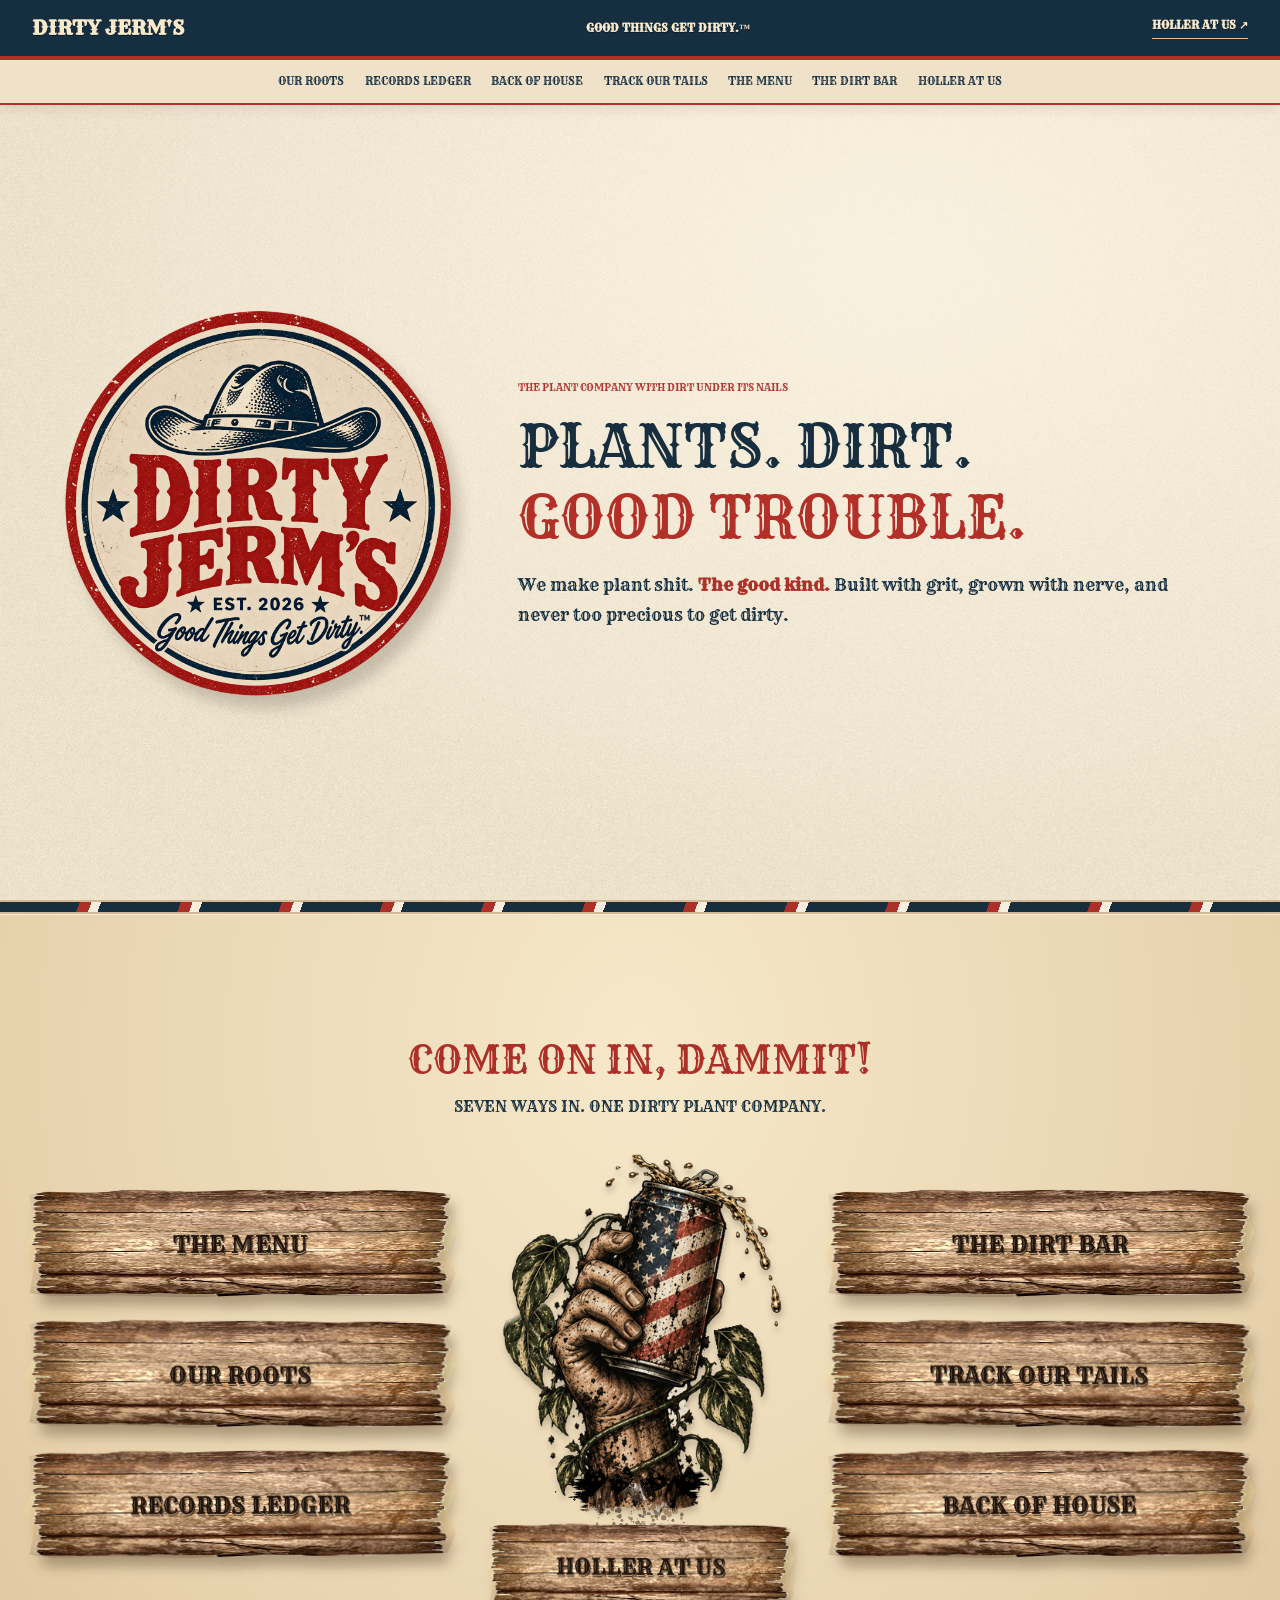
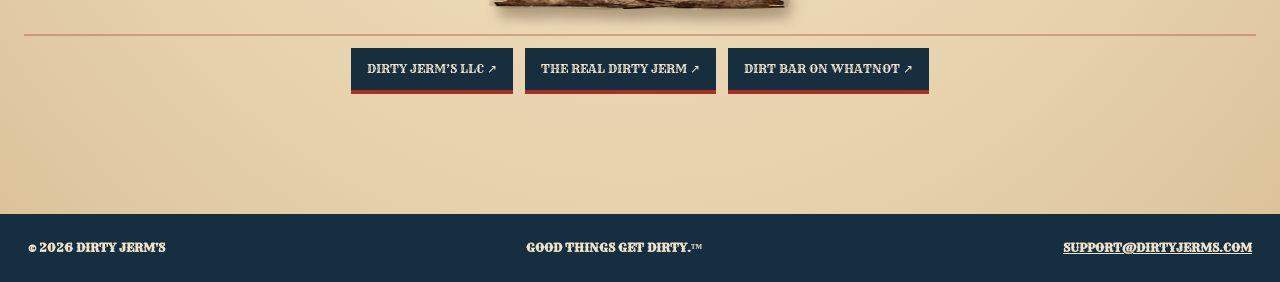
==== commit 765cc516: "Add files via upload" ====
--- a/index.html
+++ b/index.html
@@ -1,2 +1,6 @@
 <!DOCTYPE html>
-<html lang="en"><head><meta charset="utf-8"/><meta content="width=device-width,initial-scale=1" name="viewport"/><meta content="#142d3d" name="theme-color"/><meta content="Dirty Jerm's — plant care with grit, good trouble, and a little dirt under our nails." name="description"/><title>Home | Dirty Jerm's</title><link href="styles.css" rel="stylesheet"/></head><body><header class="mast"><div class="mast-inner"><a class="brand-word" href="index.html">DIRTY JERM'S</a><span class="motto">GOOD THINGS GET DIRTY.™</span><a class="holler" href="contact.html">HOLLER AT US ↗</a></div></header><nav aria-label="Main navigation" class="site-nav"><a href="goods.html">MENU</a><a href="story.html">OUR ROOTS</a><a href="green-book.html">RECORDS LEDGER</a><a href="foundry.html">BACK OF HOUSE</a><a href="linkedin.html">TRACK OUR TAILS</a><a href="dirt-bar.html">THE DIRT BAR</a><a href="contact.html">HOLLER AT US</a></nav><main><section class="hero"><img alt="Dirty Jerm’s — Good Things Get Dirty" class="hero-logo" height="360" src="assets/logo-circle.png" width="360"/><div><span class="eyebrow">THE PLANT COMPANY WITH DIRT UNDER ITS NAILS</span><h1>PLANTS. DIRT.<br/><span>GOOD TROUBLE.</span></h1><p class="hero-copy">We make plant shit. <strong>The good kind.</strong> Built with grit, grown with nerve, and never too precious to get dirty.</p></div></section><div aria-hidden="true" class="ribbon"></div><section aria-labelledby="come" class="shop"><div class="shop-inner"><h2 class="come" id="come">COME ON IN, DAMMIT!</h2><p class="subcome">SEVEN WAYS IN. ONE DIRTY PLANT COMPANY.</p><div class="boardroom"><div class="sign-stack left-stack"><a aria-label="Explore MENU" class="sign" href="goods.html"><span class="burn">MENU</span></a><a aria-label="Explore OUR ROOTS" class="sign" href="story.html"><span class="burn">OUR ROOTS</span></a><a aria-label="Explore RECORDS LEDGER" class="sign" href="green-book.html"><span class="burn">RECORDS LEDGER</span></a></div><div class="planter-center"><div aria-label="A dirt-covered hand clawing up through soil, gripping a vintage American-flag beer can tangled in vines" class="plant-ground"><img alt="Dirt-covered hand rising from the soil holding a stars-and-stripes beer can wrapped in leafy vines" class="planter" height="486" src="assets/hand-can-cutout.png" width="401"/></div><a aria-label="Explore HOLLER AT US" class="sign" href="contact.html"><span class="burn">HOLLER AT US</span></a></div><div class="sign-stack right-stack"><a aria-label="Explore BACK OF HOUSE" class="sign" href="foundry.html"><span class="burn">BACK OF HOUSE</span></a><a aria-label="Explore TRACK OUR TAILS" class="sign" href="linkedin.html"><span class="burn">TRACK OUR TAILS</span></a><a aria-label="Explore THE DIRT BAR" class="sign" href="dirt-bar.html"><span class="burn">THE DIRT BAR</span></a></div></div><div aria-label="Find us online" class="quick-trails"><a href="https://www.linkedin.com/company/dirty-jerm-s/" rel="noopener noreferrer" target="_blank">DIRTY JERM’S LLC ↗</a><a href="https://www.linkedin.com/in/anskatej/" rel="noopener noreferrer" target="_blank">THE REAL DIRTY JERM ↗</a><a href="https://www.whatnot.com/user/dirtyjerms" rel="noopener noreferrer" target="_blank">DIRT BAR ON WHATNOT ↗</a></div></div></section></main><footer class="footer"><span>© 2026 DIRTY JERM'S</span><span>GOOD THINGS GET DIRTY.™</span><a href="mailto:support@dirtyjerms.com">SUPPORT@DIRTYJERMS.COM</a></footer></body></html>+<html lang="en"><head><meta charset="utf-8"/><meta content="width=device-width,initial-scale=1" name="viewport"/><meta content="#142d3d" name="theme-color"/><meta content="Dirty Jerm's — plant care with grit, good trouble, and a little dirt under our nails." name="description"/><title>Home | Dirty Jerm's</title><link href="styles.css?v=launch-purchase-20261014" rel="stylesheet"/></head><body><header class="mast"><div class="mast-inner"><a class="brand-word" href="index.html">DIRTY JERM'S</a><span class="motto">GOOD THINGS GET DIRTY.™</span><a class="holler" href="contact.html">HOLLER AT US ↗</a></div></header><nav aria-label="Main navigation" class="site-nav"><a href="story.html">OUR ROOTS</a><a href="green-book.html">RECORDS LEDGER</a><a href="foundry.html">BACK OF HOUSE</a><a href="linkedin.html">TRACK OUR TAILS</a><a href="goods.html">THE MENU</a><a href="dirt-bar.html">THE DIRT BAR</a><a href="contact.html">HOLLER AT US</a></nav><main><section class="hero"><img alt="Dirty Jerm’s — Good Things Get Dirty" class="hero-logo" height="360" src="assets/logo-circle.png" width="360"/><div><span class="eyebrow">THE PLANT COMPANY WITH DIRT UNDER ITS NAILS</span><h1>PLANTS. DIRT.<br/><span>GOOD TROUBLE.</span></h1><p class="hero-copy">We make plant shit. <strong>The good kind.</strong> Built with grit, grown with nerve, and never too precious to get dirty.</p></div></section><div aria-hidden="true" class="ribbon"></div><section aria-labelledby="come" class="shop"><div class="shop-inner"><h2 class="come" id="come">COME ON IN, DAMMIT!</h2><p class="subcome">SEVEN WAYS IN. ONE DIRTY PLANT COMPANY.</p><div class="boardroom"><div class="sign-stack left-stack"><a aria-label="Explore THE MENU" class="sign" href="goods.html"><span class="burn">THE MENU</span></a>
+<a aria-label="Explore OUR ROOTS" class="sign" href="story.html"><span class="burn">OUR ROOTS</span></a>
+<a aria-label="Explore RECORDS LEDGER" class="sign" href="green-book.html"><span class="burn">RECORDS LEDGER</span></a></div><div class="planter-center"><div aria-label="A dirt-covered hand clawing up through soil, gripping a vintage American-flag beer can tangled in vines" class="plant-ground"><img alt="Dirt-covered hand rising from the soil holding a stars-and-stripes beer can wrapped in leafy vines" class="planter" height="486" src="assets/hand-can-cutout.png" width="401"/></div><a aria-label="Explore HOLLER AT US" class="sign" href="contact.html"><span class="burn">HOLLER AT US</span></a></div><div class="sign-stack right-stack"><a aria-label="Explore THE DIRT BAR" class="sign" href="dirt-bar.html"><span class="burn">THE DIRT BAR</span></a>
+<a aria-label="Explore TRACK OUR TAILS" class="sign" href="linkedin.html"><span class="burn">TRACK OUR TAILS</span></a>
+<a aria-label="Explore BACK OF HOUSE" class="sign" href="foundry.html"><span class="burn">BACK OF HOUSE</span></a></div></div><div aria-label="Find us online" class="quick-trails"><a href="https://www.linkedin.com/company/dirty-jerm-s/" rel="noopener noreferrer" target="_blank">DIRTY JERM’S LLC ↗</a><a href="https://www.linkedin.com/in/anskatej/" rel="noopener noreferrer" target="_blank">THE REAL DIRTY JERM ↗</a><a href="https://www.whatnot.com/user/dirtyjerms" rel="noopener noreferrer" target="_blank">DIRT BAR ON WHATNOT ↗</a></div></div></section></main><footer class="footer"><span>© 2026 DIRTY JERM'S</span><span>GOOD THINGS GET DIRTY.™</span><a href="mailto:support@dirtyjerms.com">SUPPORT@DIRTYJERMS.COM</a></footer></body></html>
--- a/styles.css
+++ b/styles.css
@@ -150,3 +150,11 @@
  .shop{align-items:flex-start}.sign{min-height:88px}.plant-ground,.planter{height:280px!important}.come{font-size:34px!important}.quick-trails{margin-top:10px}
 }
 @media(max-width:760px){html{scroll-snap-type:none}.hero{min-height:calc(100svh - 100px);align-content:center}.shop{min-height:100svh}.leaf-spray{display:none!important}}
+
+/* Interior pages: legacy secondary navigation must never display. */
+body:not(.home) .subnav, body:not(.home) nav.subnav {display:none!important}
+
+/* FILTHY RICH purchase call to action */
+.buy-filthy-rich{display:inline-flex;align-items:center;justify-content:center;margin-top:20px;padding:14px 22px;background:#923e35;color:#fff3d9!important;border:2px solid #572923;box-shadow:4px 5px 0 #1c3040;font-family:'Rye',Georgia,serif!important;font-size:clamp(15px,1.6vw,19px);line-height:1.3;text-align:center;text-decoration:none;transition:transform .15s ease,box-shadow .15s ease}
+.buy-filthy-rich:hover,.buy-filthy-rich:focus-visible{transform:translate(-2px,-2px);box-shadow:6px 7px 0 #1c3040;background:#762f2a}
+.purchase-note{font-family:'Roboto Slab',Georgia,serif!important;font-size:12px!important;letter-spacing:.07em;font-weight:800;color:#5b4337;margin-top:13px!important}
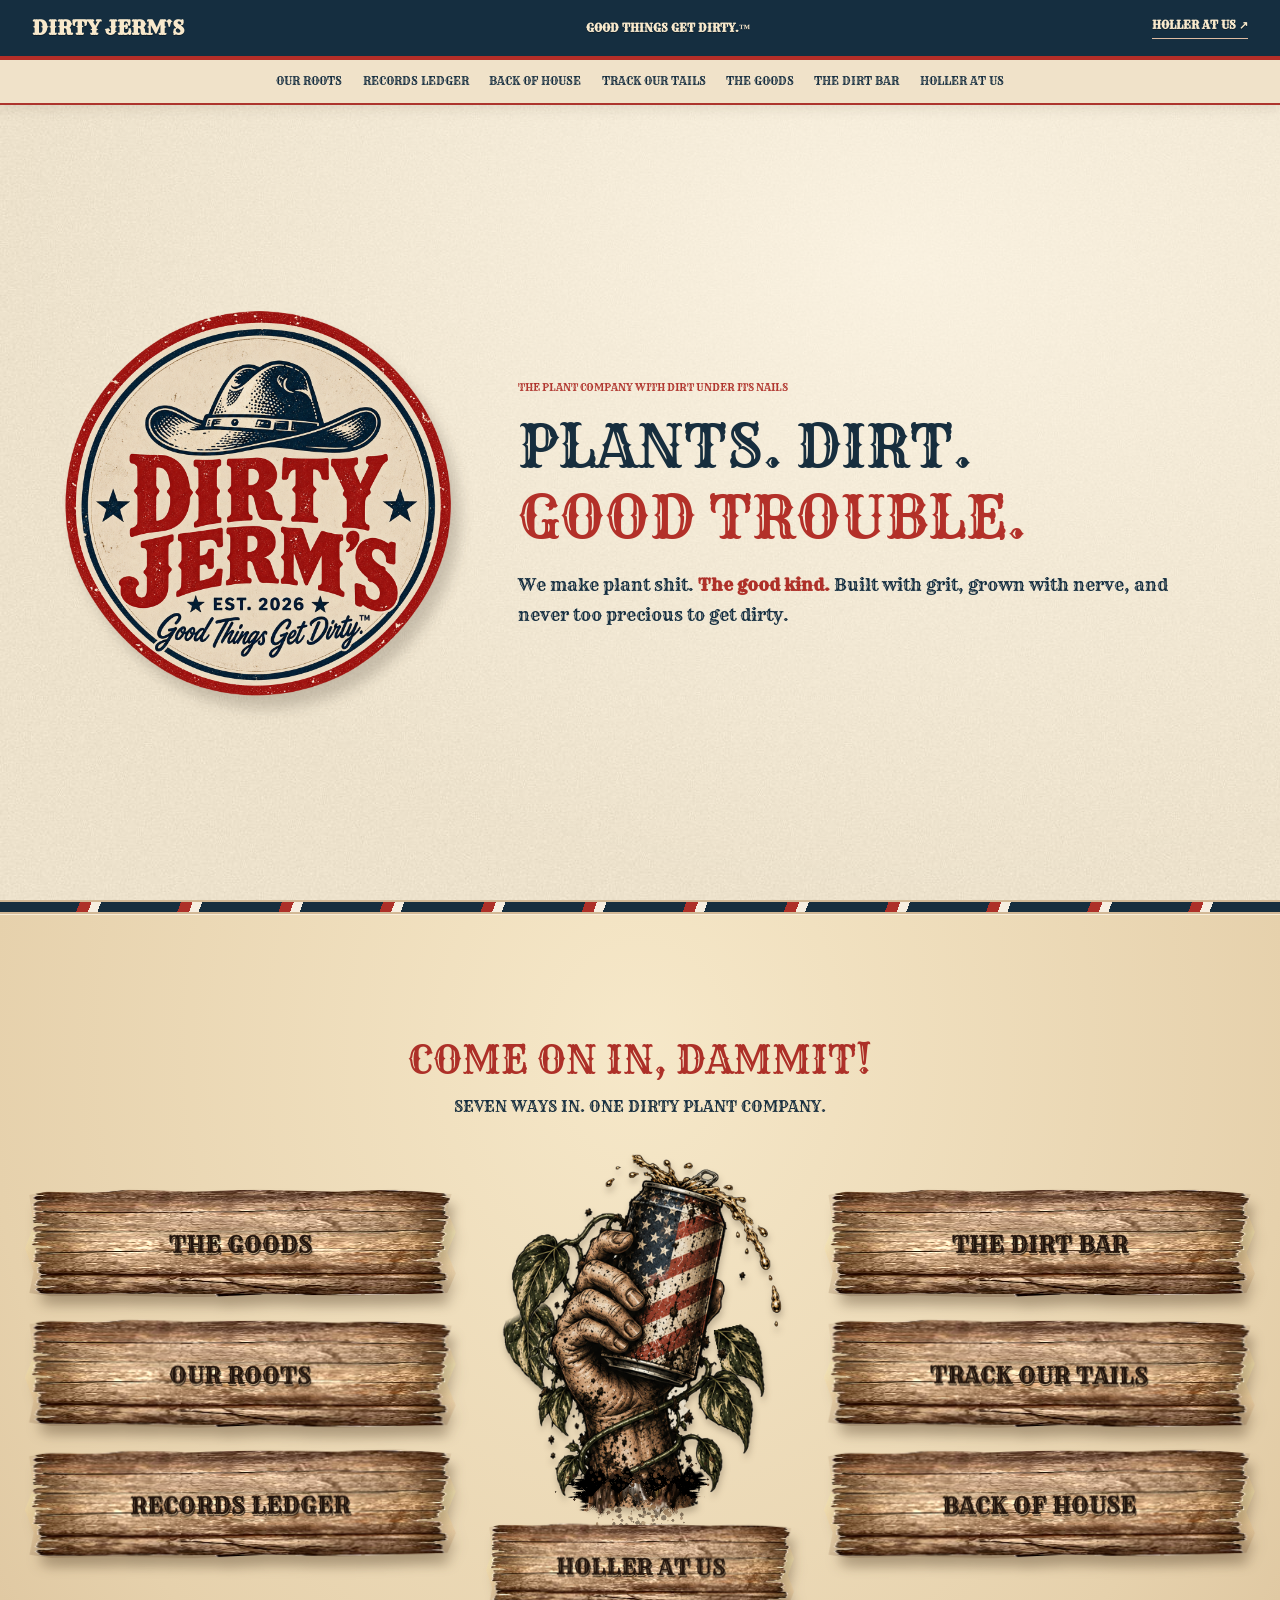
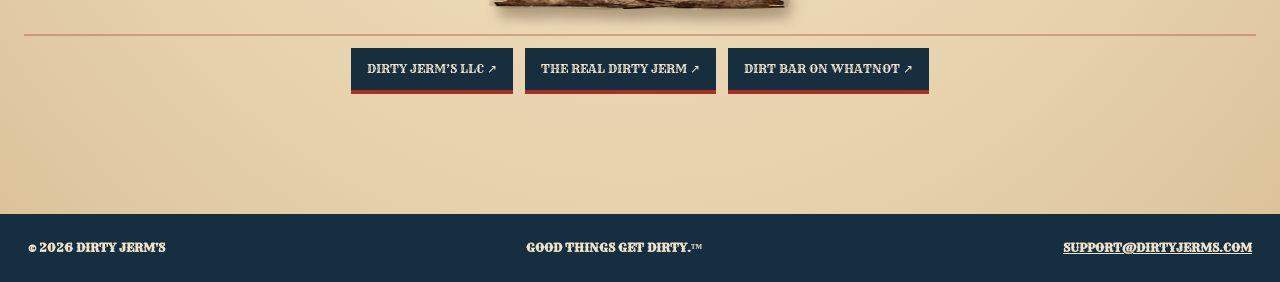
==== commit 738f905b: "Add files via upload" ====
--- a/index.html
+++ b/index.html
@@ -1,5 +1,5 @@
 <!DOCTYPE html>
-<html lang="en"><head><meta charset="utf-8"/><meta content="width=device-width,initial-scale=1" name="viewport"/><meta content="#142d3d" name="theme-color"/><meta content="Dirty Jerm's — plant care with grit, good trouble, and a little dirt under our nails." name="description"/><title>Home | Dirty Jerm's</title><link href="styles.css?v=launch-purchase-20261014" rel="stylesheet"/></head><body><header class="mast"><div class="mast-inner"><a class="brand-word" href="index.html">DIRTY JERM'S</a><span class="motto">GOOD THINGS GET DIRTY.™</span><a class="holler" href="contact.html">HOLLER AT US ↗</a></div></header><nav aria-label="Main navigation" class="site-nav"><a href="story.html">OUR ROOTS</a><a href="green-book.html">RECORDS LEDGER</a><a href="foundry.html">BACK OF HOUSE</a><a href="linkedin.html">TRACK OUR TAILS</a><a href="goods.html">THE MENU</a><a href="dirt-bar.html">THE DIRT BAR</a><a href="contact.html">HOLLER AT US</a></nav><main><section class="hero"><img alt="Dirty Jerm’s — Good Things Get Dirty" class="hero-logo" height="360" src="assets/logo-circle.png" width="360"/><div><span class="eyebrow">THE PLANT COMPANY WITH DIRT UNDER ITS NAILS</span><h1>PLANTS. DIRT.<br/><span>GOOD TROUBLE.</span></h1><p class="hero-copy">We make plant shit. <strong>The good kind.</strong> Built with grit, grown with nerve, and never too precious to get dirty.</p></div></section><div aria-hidden="true" class="ribbon"></div><section aria-labelledby="come" class="shop"><div class="shop-inner"><h2 class="come" id="come">COME ON IN, DAMMIT!</h2><p class="subcome">SEVEN WAYS IN. ONE DIRTY PLANT COMPANY.</p><div class="boardroom"><div class="sign-stack left-stack"><a aria-label="Explore THE MENU" class="sign" href="goods.html"><span class="burn">THE MENU</span></a>
+<html lang="en"><head><meta charset="utf-8"/><meta content="width=device-width,initial-scale=1" name="viewport"/><meta content="#142d3d" name="theme-color"/><meta content="Dirty Jerm's — plant care with grit, good trouble, and a little dirt under our nails." name="description"/><title>Home | Dirty Jerm's</title><link href="styles.css?v=launch-purchase-20261014" rel="stylesheet"/></head><body><header class="mast"><div class="mast-inner"><a class="brand-word" href="index.html">DIRTY JERM'S</a><span class="motto">GOOD THINGS GET DIRTY.™</span><a class="holler" href="contact.html">HOLLER AT US ↗</a></div></header><nav aria-label="Main navigation" class="site-nav"><a href="story.html">OUR ROOTS</a><a href="green-book.html">RECORDS LEDGER</a><a href="foundry.html">BACK OF HOUSE</a><a href="linkedin.html">TRACK OUR TAILS</a><a href="goods.html">THE GOODS</a><a href="dirt-bar.html">THE DIRT BAR</a><a href="contact.html">HOLLER AT US</a></nav><main><section class="hero"><img alt="Dirty Jerm’s — Good Things Get Dirty" class="hero-logo" height="360" src="assets/logo-circle.png" width="360"/><div><span class="eyebrow">THE PLANT COMPANY WITH DIRT UNDER ITS NAILS</span><h1>PLANTS. DIRT.<br/><span>GOOD TROUBLE.</span></h1><p class="hero-copy">We make plant shit. <strong>The good kind.</strong> Built with grit, grown with nerve, and never too precious to get dirty.</p></div></section><div aria-hidden="true" class="ribbon"></div><section aria-labelledby="come" class="shop"><div class="shop-inner"><h2 class="come" id="come">COME ON IN, DAMMIT!</h2><p class="subcome">SEVEN WAYS IN. ONE DIRTY PLANT COMPANY.</p><div class="boardroom"><div class="sign-stack left-stack"><a aria-label="Explore THE GOODS" class="sign" href="goods.html"><span class="burn">THE GOODS</span></a>
 <a aria-label="Explore OUR ROOTS" class="sign" href="story.html"><span class="burn">OUR ROOTS</span></a>
 <a aria-label="Explore RECORDS LEDGER" class="sign" href="green-book.html"><span class="burn">RECORDS LEDGER</span></a></div><div class="planter-center"><div aria-label="A dirt-covered hand clawing up through soil, gripping a vintage American-flag beer can tangled in vines" class="plant-ground"><img alt="Dirt-covered hand rising from the soil holding a stars-and-stripes beer can wrapped in leafy vines" class="planter" height="486" src="assets/hand-can-cutout.png" width="401"/></div><a aria-label="Explore HOLLER AT US" class="sign" href="contact.html"><span class="burn">HOLLER AT US</span></a></div><div class="sign-stack right-stack"><a aria-label="Explore THE DIRT BAR" class="sign" href="dirt-bar.html"><span class="burn">THE DIRT BAR</span></a>
 <a aria-label="Explore TRACK OUR TAILS" class="sign" href="linkedin.html"><span class="burn">TRACK OUR TAILS</span></a>
--- a/styles.css
+++ b/styles.css
@@ -158,3 +158,34 @@
 .buy-filthy-rich{display:inline-flex;align-items:center;justify-content:center;margin-top:20px;padding:14px 22px;background:#923e35;color:#fff3d9!important;border:2px solid #572923;box-shadow:4px 5px 0 #1c3040;font-family:'Rye',Georgia,serif!important;font-size:clamp(15px,1.6vw,19px);line-height:1.3;text-align:center;text-decoration:none;transition:transform .15s ease,box-shadow .15s ease}
 .buy-filthy-rich:hover,.buy-filthy-rich:focus-visible{transform:translate(-2px,-2px);box-shadow:6px 7px 0 #1c3040;background:#762f2a}
 .purchase-note{font-family:'Roboto Slab',Georgia,serif!important;font-size:12px!important;letter-spacing:.07em;font-weight:800;color:#5b4337;margin-top:13px!important}
+
+/* Back of House — workshop content only */
+.boh-grid{display:grid;grid-template-columns:repeat(2,minmax(0,1fr));gap:18px;margin:30px 0}
+.boh-card{border:1px solid #c5a985;background:#ecdbbb;padding:clamp(18px,2.4vw,28px);border-top:5px solid var(--red)}
+.boh-card h3,.boh-brewing h3{font-size:clamp(21px,2.2vw,29px);line-height:1.35;margin:12px 0;font-family:'Rye',Georgia,serif}
+.boh-card p{font-size:15px;line-height:1.7;margin:0}
+.boh-brewing{padding:clamp(20px,3vw,34px);background:#e8d4b0;border:1px solid #c5a985}
+.boh-brewing p{margin-top:0}
+.boh-statuses{border-top:2px solid #aa8e68}
+.boh-status-row{display:flex;justify-content:space-between;align-items:center;gap:12px;padding:15px 0;border-bottom:1px solid #c5a985;font-size:14px}
+.boh-status-row strong{font-family:'Rye',Georgia,serif;font-weight:400}
+.boh-status-row span{font-weight:800;color:var(--red);font-size:12px;text-align:right}
+.boh-signoff{text-align:center!important;max-width:none!important;font-family:'Rye',Georgia,serif!important;font-size:clamp(19px,2.5vw,30px)!important;line-height:1.5!important;color:var(--red);padding:28px 0 6px}
+@media(max-width:680px){.boh-grid{grid-template-columns:1fr}.boh-status-row{align-items:flex-start;flex-direction:column;gap:5px}.boh-status-row span{text-align:left}}
+
+/* Dirt Bar: informational show cards, scoped to this page only */
+.dirtbar-grid{display:grid;grid-template-columns:repeat(2,minmax(0,1fr));gap:18px;margin:28px 0}
+.dirtbar-card{padding:22px;background:rgba(255,249,234,.65);border:1px solid rgba(68,46,34,.24);box-shadow:3px 4px 0 rgba(51,41,32,.08)}
+.dirtbar-card h3,.dirtbar-invite h3{margin:10px 0 12px;color:#82392e;line-height:1.15}
+.dirtbar-card p{margin-bottom:0}
+.dirtbar-invite{padding:25px;margin:24px 0;background:rgba(123,53,43,.08);border-top:3px solid #82392e;border-bottom:3px solid #82392e}
+.dirtbar-invite .action-link{display:inline-block;margin:12px 0}
+@media(max-width:700px){.dirtbar-grid{grid-template-columns:1fr}.dirtbar-card{padding:18px}}
+
+/* Records Ledger: public archive, ready for future entries */
+.ledger-feature{padding:clamp(22px,3vw,34px);margin-bottom:30px}.ledger-feature h2{margin-top:12px}.ledger-feature p{max-width:850px}
+.ledger-rule{height:2px;background:linear-gradient(90deg,var(--red),#c5a985 70%,transparent);margin:34px 0}
+.ledger-empty{margin:22px 0 30px;padding:28px;background:#e9d9bb;border:1px dashed #9b7859;text-align:center}.ledger-empty h3{font-size:clamp(21px,2.4vw,29px);margin:12px 0}.ledger-empty p{margin:0 auto;max-width:630px}.ledger-stamp{display:inline-block;color:var(--red);border:2px solid var(--red);padding:8px 14px;font:400 12px 'Rye',Georgia,serif;transform:rotate(-2deg)}
+.ledger-grid{display:grid;grid-template-columns:repeat(2,minmax(0,1fr));gap:18px}.ledger-panel{background:#efe0c4;border:1px solid #c6ad87;padding:25px}.ledger-panel h3{font-size:clamp(20px,2vw,27px);line-height:1.35;margin:14px 0}.ledger-panel p{font-size:16px}.ledger-small{display:inline-block;font-weight:800;font-size:11px;color:var(--red);letter-spacing:.06em;margin-top:10px}
+.ledger-seal{margin-top:32px;border:3px double var(--red);padding:20px;text-align:center;display:flex;flex-direction:column;gap:9px;color:var(--red)}.ledger-seal strong{font:400 clamp(21px,3vw,34px) 'Rye',Georgia,serif}.ledger-seal span{font-size:13px;font-weight:800;letter-spacing:.07em}.ledger-seal em{font-size:14px;font-weight:700;color:var(--ink);font-style:normal}
+@media(max-width:680px){.ledger-grid{grid-template-columns:1fr}.ledger-panel{padding:20px}}
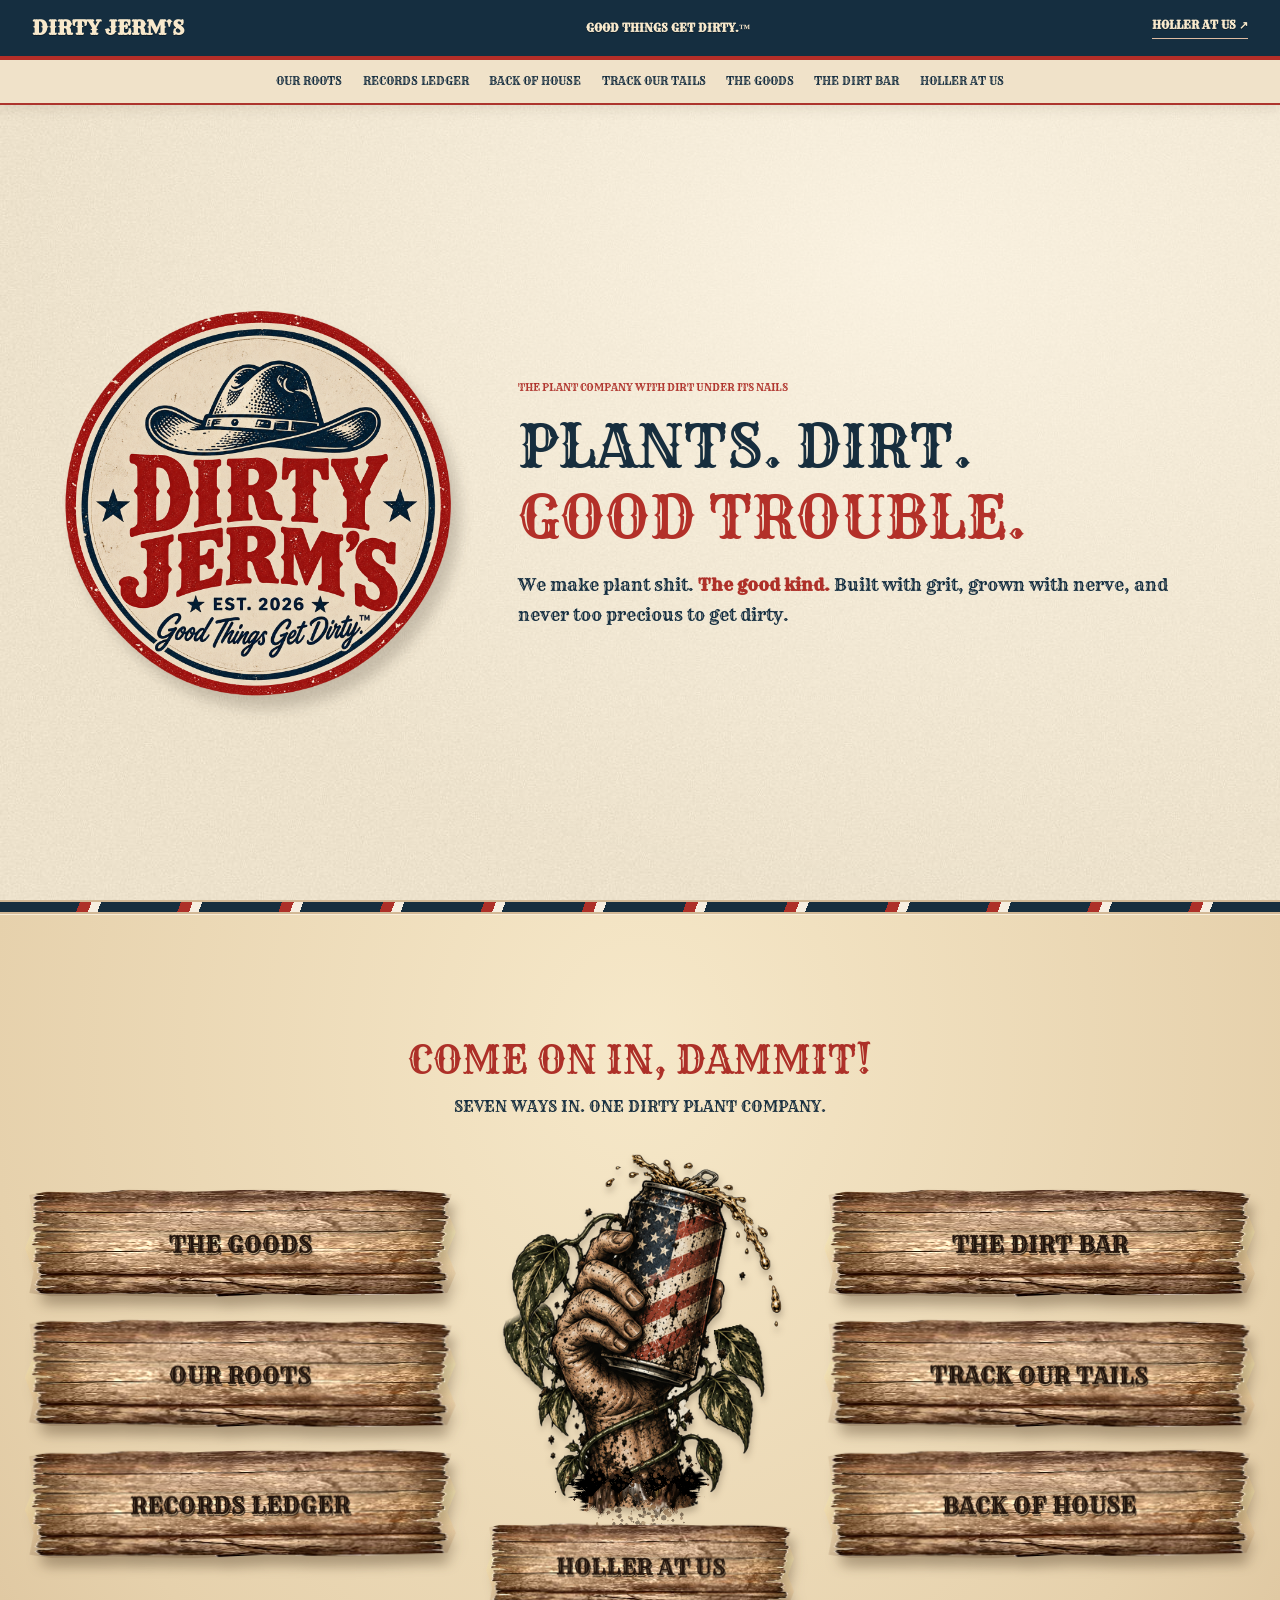
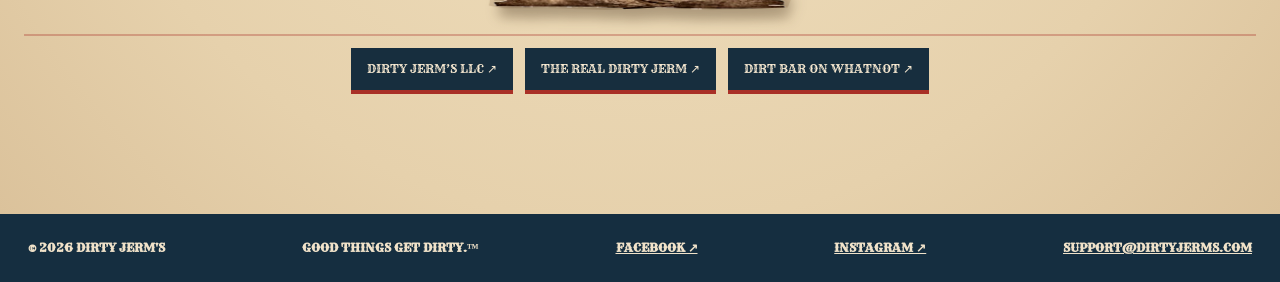
==== commit 2497ea83: "Add files via upload" ====
--- a/index.html
+++ b/index.html
@@ -1,6 +1,6 @@
 <!DOCTYPE html>
-<html lang="en"><head><meta charset="utf-8"/><meta content="width=device-width,initial-scale=1" name="viewport"/><meta content="#142d3d" name="theme-color"/><meta content="Dirty Jerm's — plant care with grit, good trouble, and a little dirt under our nails." name="description"/><title>Home | Dirty Jerm's</title><link href="styles.css?v=launch-purchase-20261014" rel="stylesheet"/></head><body><header class="mast"><div class="mast-inner"><a class="brand-word" href="index.html">DIRTY JERM'S</a><span class="motto">GOOD THINGS GET DIRTY.™</span><a class="holler" href="contact.html">HOLLER AT US ↗</a></div></header><nav aria-label="Main navigation" class="site-nav"><a href="story.html">OUR ROOTS</a><a href="green-book.html">RECORDS LEDGER</a><a href="foundry.html">BACK OF HOUSE</a><a href="linkedin.html">TRACK OUR TAILS</a><a href="goods.html">THE GOODS</a><a href="dirt-bar.html">THE DIRT BAR</a><a href="contact.html">HOLLER AT US</a></nav><main><section class="hero"><img alt="Dirty Jerm’s — Good Things Get Dirty" class="hero-logo" height="360" src="assets/logo-circle.png" width="360"/><div><span class="eyebrow">THE PLANT COMPANY WITH DIRT UNDER ITS NAILS</span><h1>PLANTS. DIRT.<br/><span>GOOD TROUBLE.</span></h1><p class="hero-copy">We make plant shit. <strong>The good kind.</strong> Built with grit, grown with nerve, and never too precious to get dirty.</p></div></section><div aria-hidden="true" class="ribbon"></div><section aria-labelledby="come" class="shop"><div class="shop-inner"><h2 class="come" id="come">COME ON IN, DAMMIT!</h2><p class="subcome">SEVEN WAYS IN. ONE DIRTY PLANT COMPANY.</p><div class="boardroom"><div class="sign-stack left-stack"><a aria-label="Explore THE GOODS" class="sign" href="goods.html"><span class="burn">THE GOODS</span></a>
+<html lang="en"><head><meta charset="utf-8"/><meta content="width=device-width,initial-scale=1" name="viewport"/><meta content="#142d3d" name="theme-color"/><meta content="Dirty Jerm's — plant care with grit, good trouble, and a little dirt under our nails." name="description"/><title>Home | Dirty Jerm's</title><link href="styles.css?v=launch-purchase-20261014" rel="stylesheet"/></head><body><header class="mast"><div class="mast-inner"><a class="brand-word" href="index.html">DIRTY JERM'S</a><span class="motto">GOOD THINGS GET DIRTY.™</span><a class="holler" href="contact.html">HOLLER AT US ↗</a></div></header><nav aria-label="Main navigation" class="site-nav"><a href="story.html">OUR ROOTS</a><a href="green-book.html">RECORDS LEDGER</a><a href="foundry.html">BACK OF HOUSE</a><a href="linkedin.html">TRACK OUR TAILS</a><a href="goods.html">THE GOODS</a><a href="dirt-bar.html">THE DIRT BAR</a><a href="contact.html">HOLLER AT US</a></nav><main><section class="hero"><img alt="Dirty Jerm’s — Good Things Get Dirty" class="hero-logo" height="360" src="assets/dirty-jerms-official-logo-2026.png" width="360"/><div><span class="eyebrow">THE PLANT COMPANY WITH DIRT UNDER ITS NAILS</span><h1>PLANTS. DIRT.<br/><span>GOOD TROUBLE.</span></h1><p class="hero-copy">We make plant shit. <strong>The good kind.</strong> Built with grit, grown with nerve, and never too precious to get dirty.</p></div></section><div aria-hidden="true" class="ribbon"></div><section aria-labelledby="come" class="shop"><div class="shop-inner"><h2 class="come" id="come">COME ON IN, DAMMIT!</h2><p class="subcome">SEVEN WAYS IN. ONE DIRTY PLANT COMPANY.</p><div class="boardroom"><div class="sign-stack left-stack"><a aria-label="Explore THE GOODS" class="sign" href="goods.html"><span class="burn">THE GOODS</span></a>
 <a aria-label="Explore OUR ROOTS" class="sign" href="story.html"><span class="burn">OUR ROOTS</span></a>
-<a aria-label="Explore RECORDS LEDGER" class="sign" href="green-book.html"><span class="burn">RECORDS LEDGER</span></a></div><div class="planter-center"><div aria-label="A dirt-covered hand clawing up through soil, gripping a vintage American-flag beer can tangled in vines" class="plant-ground"><img alt="Dirt-covered hand rising from the soil holding a stars-and-stripes beer can wrapped in leafy vines" class="planter" height="486" src="assets/hand-can-cutout.png" width="401"/></div><a aria-label="Explore HOLLER AT US" class="sign" href="contact.html"><span class="burn">HOLLER AT US</span></a></div><div class="sign-stack right-stack"><a aria-label="Explore THE DIRT BAR" class="sign" href="dirt-bar.html"><span class="burn">THE DIRT BAR</span></a>
+<a aria-label="Explore RECORDS LEDGER" class="sign" href="green-book.html"><span class="burn">RECORDS LEDGER</span></a></div><div class="planter-center"><div aria-label="A dirt-covered hand clawing up through soil, gripping a vintage American-flag beer can tangled in vines" class="plant-ground"><img alt="Dirt-covered hand rising from the soil holding a stars-and-stripes beer can wrapped in leafy vines" class="planter" height="486" src="assets/dirty-jerms-beer-can-hand-2026.png" width="401"/></div><a aria-label="Explore HOLLER AT US" class="sign" href="contact.html"><span class="burn">HOLLER AT US</span></a></div><div class="sign-stack right-stack"><a aria-label="Explore THE DIRT BAR" class="sign" href="dirt-bar.html"><span class="burn">THE DIRT BAR</span></a>
 <a aria-label="Explore TRACK OUR TAILS" class="sign" href="linkedin.html"><span class="burn">TRACK OUR TAILS</span></a>
-<a aria-label="Explore BACK OF HOUSE" class="sign" href="foundry.html"><span class="burn">BACK OF HOUSE</span></a></div></div><div aria-label="Find us online" class="quick-trails"><a href="https://www.linkedin.com/company/dirty-jerm-s/" rel="noopener noreferrer" target="_blank">DIRTY JERM’S LLC ↗</a><a href="https://www.linkedin.com/in/anskatej/" rel="noopener noreferrer" target="_blank">THE REAL DIRTY JERM ↗</a><a href="https://www.whatnot.com/user/dirtyjerms" rel="noopener noreferrer" target="_blank">DIRT BAR ON WHATNOT ↗</a></div></div></section></main><footer class="footer"><span>© 2026 DIRTY JERM'S</span><span>GOOD THINGS GET DIRTY.™</span><a href="mailto:support@dirtyjerms.com">SUPPORT@DIRTYJERMS.COM</a></footer></body></html>+<a aria-label="Explore BACK OF HOUSE" class="sign" href="foundry.html"><span class="burn">BACK OF HOUSE</span></a></div></div><div aria-label="Find us online" class="quick-trails"><a href="https://www.linkedin.com/company/dirty-jerm-s/" rel="noopener noreferrer" target="_blank">DIRTY JERM’S LLC ↗</a><a href="https://www.linkedin.com/in/anskatej/" rel="noopener noreferrer" target="_blank">THE REAL DIRTY JERM ↗</a><a href="https://www.whatnot.com/user/dirtyjerms" rel="noopener noreferrer" target="_blank">DIRT BAR ON WHATNOT ↗</a></div></div></section></main><footer class="footer"><span>© 2026 DIRTY JERM'S</span><span>GOOD THINGS GET DIRTY.™</span><a href="https://www.facebook.com/profile.php?id=61595433569999" target="_blank" rel="noopener noreferrer" aria-label="Dirty Jerm’s on Facebook">FACEBOOK ↗</a><a href="https://www.instagram.com/dirtyjermsllc/" target="_blank" rel="noopener noreferrer" aria-label="Dirty Jerm’s on Instagram">INSTAGRAM ↗</a><a href="mailto:support@dirtyjerms.com">SUPPORT@DIRTYJERMS.COM</a></footer></body></html>
--- a/styles.css
+++ b/styles.css
@@ -189,3 +189,43 @@
 .ledger-grid{display:grid;grid-template-columns:repeat(2,minmax(0,1fr));gap:18px}.ledger-panel{background:#efe0c4;border:1px solid #c6ad87;padding:25px}.ledger-panel h3{font-size:clamp(20px,2vw,27px);line-height:1.35;margin:14px 0}.ledger-panel p{font-size:16px}.ledger-small{display:inline-block;font-weight:800;font-size:11px;color:var(--red);letter-spacing:.06em;margin-top:10px}
 .ledger-seal{margin-top:32px;border:3px double var(--red);padding:20px;text-align:center;display:flex;flex-direction:column;gap:9px;color:var(--red)}.ledger-seal strong{font:400 clamp(21px,3vw,34px) 'Rye',Georgia,serif}.ledger-seal span{font-size:13px;font-weight:800;letter-spacing:.07em}.ledger-seal em{font-size:14px;font-weight:700;color:var(--ink);font-style:normal}
 @media(max-width:680px){.ledger-grid{grid-template-columns:1fr}.ledger-panel{padding:20px}}
+
+/* Green Book archive entries only */
+.greenbook-archive-grid{display:grid;grid-template-columns:repeat(auto-fit,minmax(min(100%,215px),1fr));gap:20px;margin:25px 0 34px}
+.greenbook-archive-card{display:flex;flex-direction:column;gap:8px;padding:12px;background:#efe1c6;border:2px solid #654b36;box-shadow:4px 5px 0 rgba(40,30,20,.19);color:#172f3d;text-decoration:none;transition:transform .18s ease,box-shadow .18s ease}
+.greenbook-archive-card:hover,.greenbook-archive-card:focus-visible{transform:translateY(-4px);box-shadow:5px 9px 0 rgba(40,30,20,.22)}
+.greenbook-archive-card img{width:100%;height:auto;aspect-ratio:3/4;object-fit:contain;background:#d6b88a}
+.greenbook-archive-label{font-size:15px;font-weight:900;line-height:1.3;letter-spacing:.025em}
+.greenbook-archive-caption{font-size:13px;line-height:1.45}
+
+/* Archive thumbnail layout: compact previews, full artwork opens on click */
+.ledger-sheet .greenbook-archive-grid{display:grid;grid-template-columns:repeat(3,minmax(0,1fr));gap:18px}
+.ledger-sheet .greenbook-archive-card{min-width:0}
+.ledger-sheet .greenbook-archive-card img{display:block;width:100%;max-width:100%;height:auto;aspect-ratio:3/4;object-fit:contain}
+@media(max-width:850px){.ledger-sheet .greenbook-archive-grid{grid-template-columns:repeat(2,minmax(0,1fr))}}
+@media(max-width:520px){.ledger-sheet .greenbook-archive-grid{grid-template-columns:repeat(2,minmax(0,1fr));gap:10px}.ledger-sheet .greenbook-archive-card{padding:7px}.ledger-sheet .greenbook-archive-label{font-size:11px}.ledger-sheet .greenbook-archive-caption{font-size:11px}}
+
+/* 2026-10-15: Green Book archival presentation and consistent ranch palette */
+.ledger-sheet .ledger-feature{background:#eee0c5;border-left:6px solid #a62e25;color:#172f41}
+.ledger-sheet .ledger-feature h2{color:#172f41}
+.ledger-sheet .greenbook-archive-card{background:#f1e3ca;border-color:#73543c;color:#172f41;overflow:hidden}
+.ledger-sheet .greenbook-archive-card img{display:block;width:100%;height:auto;aspect-ratio:2/3;object-fit:cover;object-position:center;border:0;background:#e7cda3}
+.ledger-sheet .greenbook-archive-label{color:#a62e25}
+.ledger-sheet .greenbook-archive-caption{color:#172f41}
+
+/* Keep the added social footer link tidy on narrow screens. */
+.footer { flex-wrap: wrap; row-gap: 10px; }
+
+/* Mobile-only: improve wooden-sign spacing and social footer legibility. */
+@media(max-width:760px){
+ .shop .boardroom{gap:14px 12px}
+ .shop .sign{padding:12px 8px;min-width:0}
+ .shop .sign .burn{overflow-wrap:break-word;font-size:clamp(13px,3.25vw,19px)}
+ .shop .planter-center{padding-bottom:20px}
+ .shop .planter-center>.sign{margin-top:16px}
+ .quick-trails{gap:10px}
+ .quick-trails a{font-size:11px;text-align:center;max-width:100%}
+ .footer{justify-content:center;text-align:center;gap:12px 18px;padding:24px 16px}
+ .footer a{overflow-wrap:anywhere}
+}
+@media(max-width:390px){.quick-trails a{width:100%}}
